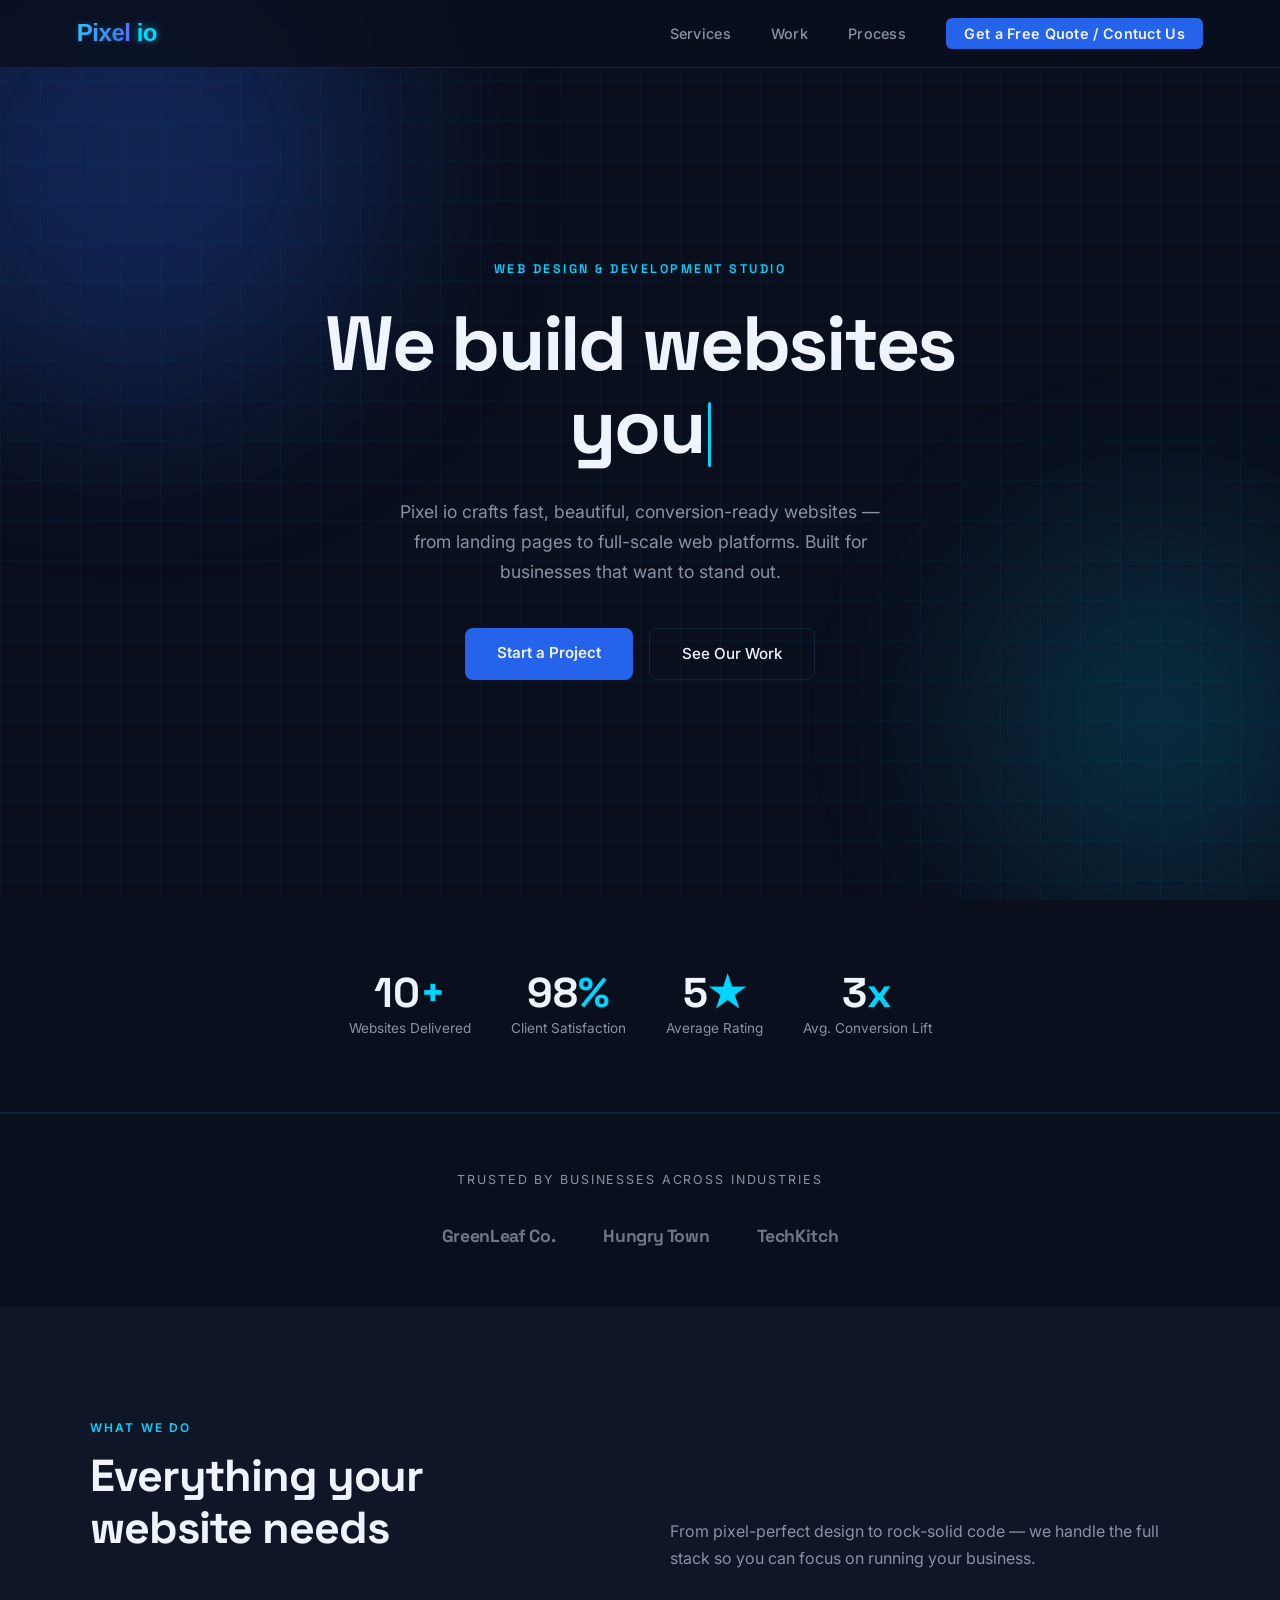
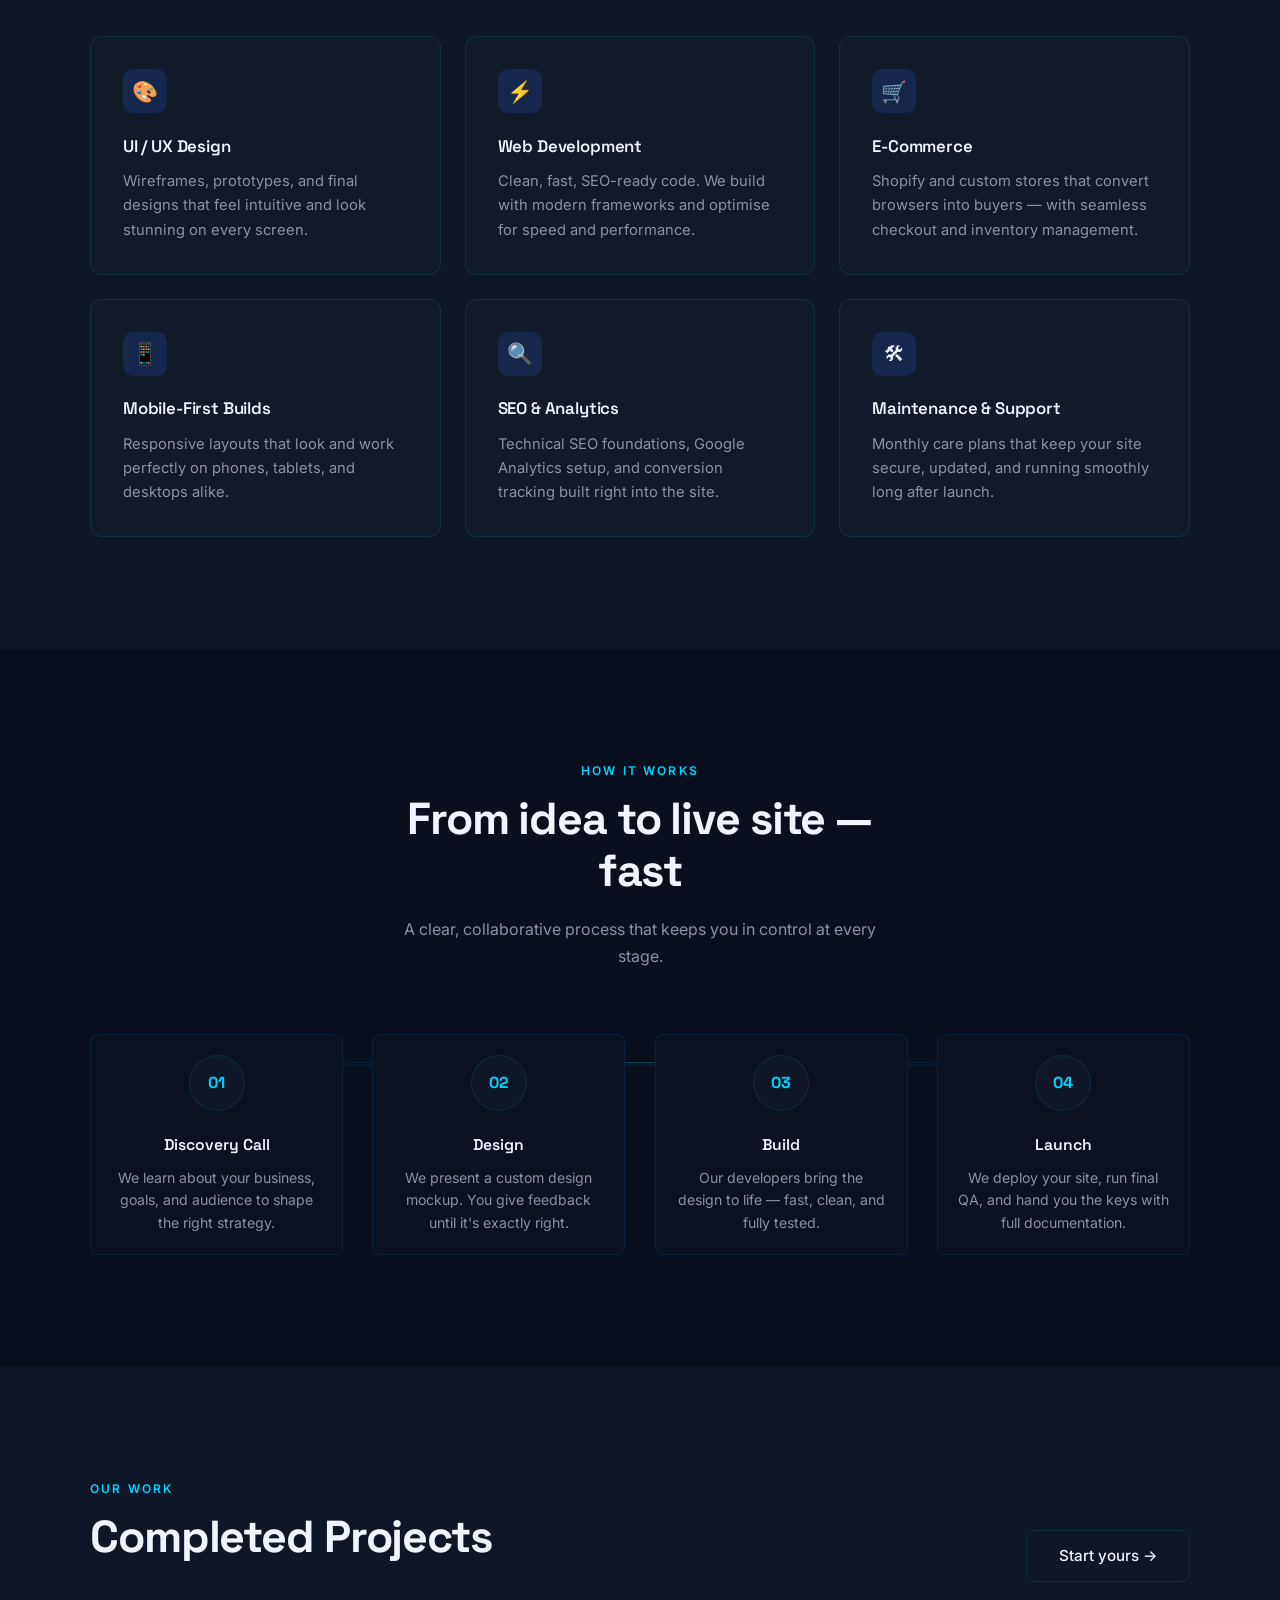
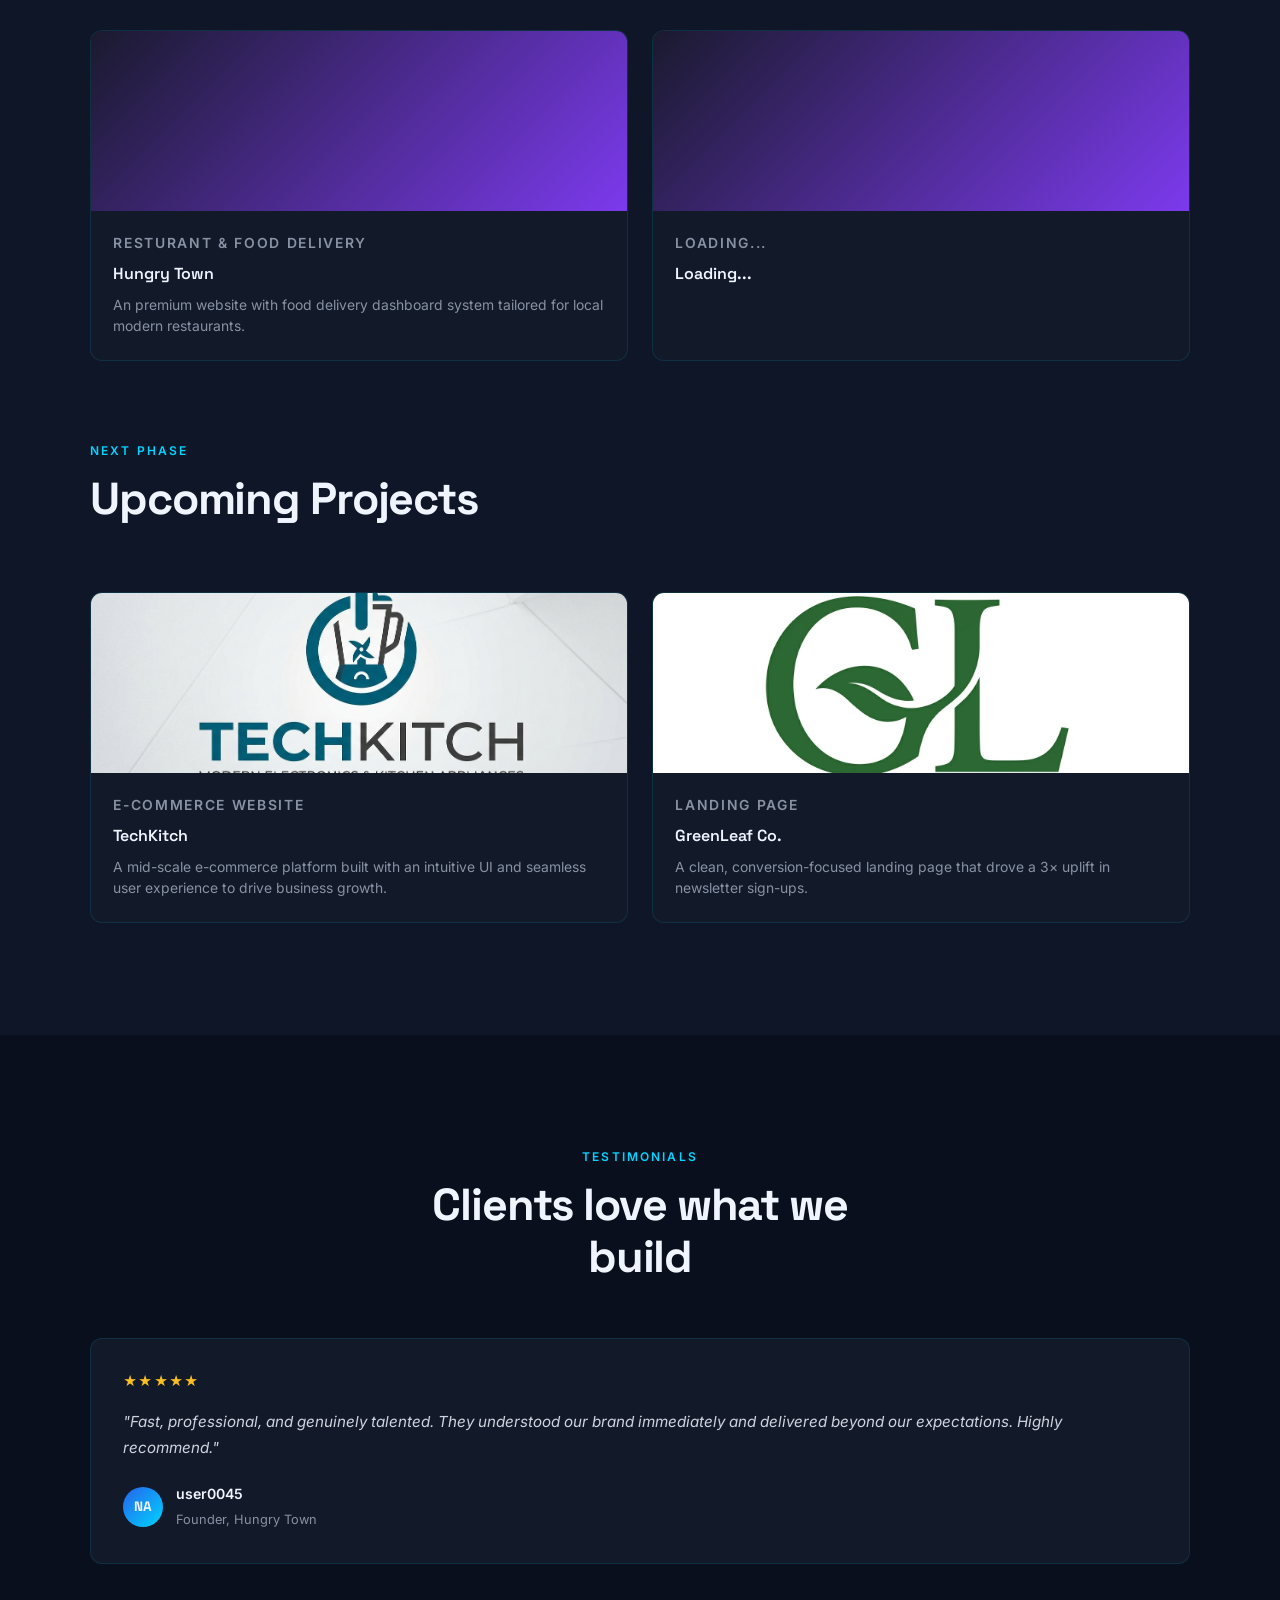
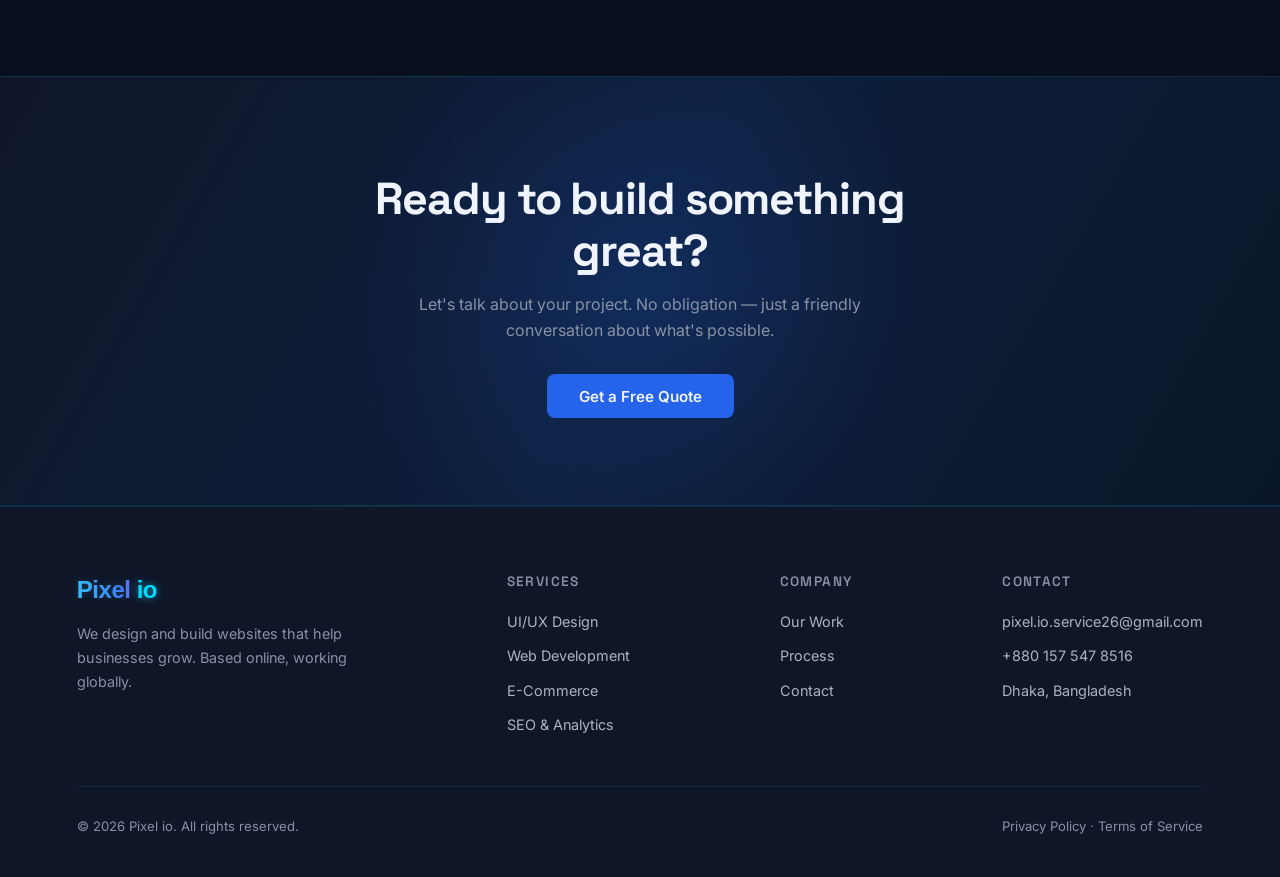
==== index.html @ 573f3848 "Update index.html" ====
<!DOCTYPE html>
<html lang="en">
<head>
<meta name="google-site-verification" content="_CsZ-CMYKY0Ie9BvLepNV-VoDq8q1xmA_aTu3yJlPxk" />
  <meta charset="UTF-8" />
  <meta name="viewport" content="width=device-width, initial-scale=1.0"/>
  <title>Pixel io — Crafting Your Digital Presence.</title>
  <link rel="preconnect" href="https://fonts.googleapis.com"/>
  <link rel="preconnect" href="https://fonts.gstatic.com" crossorigin/>
  <link href="https://fonts.googleapis.com/css2?family=Space+Grotesk:wght@300;400;500;600;700&family=Inter:wght@300;400;500&display=swap" rel="stylesheet"/>
  <style>
    *, *::before, *::after { box-sizing: border-box; margin: 0; padding: 0; }

    :root {
      --navy:   #0A0F1E;
      --navy2:  #0F1628;
      --blue:   #2563EB;
      --cyan:   #00D4FF;
      --white:  #F0F4FF;
      --slate:  #8892A4;
      --card:   #121929;
      --border: rgba(0,212,255,0.12);
    }

    html { scroll-behavior: smooth; }

    body {
      background: var(--navy);
      color: var(--white);
      font-family: 'Inter', sans-serif;
      font-size: 16px;
      line-height: 1.6;
      overflow-x: hidden;
    }

    /* ── NAV ── */
    nav {
      position: fixed; top: 0; left: 0; right: 0; z-index: 100;
      display: flex; align-items: center; justify-content: space-between;
      padding: 0 6vw;
      height: 68px;
      background: rgba(10,15,30,0.82);
      backdrop-filter: blur(14px);
      border-bottom: 1px solid var(--border);
    }

    .logo {
      font-family: 'Space Grotesk', sans-serif;
      font-weight: 700;
      font-size: 1.35rem;
      color: var(--white);
      text-decoration: none;
      letter-spacing: -0.02em;
    }
    .logo span { color: var(--cyan); }

    nav ul {
      list-style: none;
      display: flex;
      gap: 2.5rem;
      align-items: center;
    }
    nav ul a {
      color: var(--slate);
      text-decoration: none;
      font-size: 0.9rem;
      font-weight: 500;
      letter-spacing: 0.02em;
      transition: color 0.2s;
    }
    nav ul a:hover { color: var(--white); }

    .nav-cta {
      background: var(--blue);
      color: var(--white) !important;
      padding: 0.45rem 1.15rem;
      border-radius: 6px;
      font-weight: 600 !important;
      transition: background 0.2s, transform 0.15s !important;
    }
    .nav-cta:hover { background: #1d4ed8 !important; transform: translateY(-1px); }

    /* ── HERO ── */
    .hero {
      min-height: 100vh;
      display: flex;
      flex-direction: column;
      align-items: center;
      justify-content: center;
      text-align: center;
      padding: 120px 6vw 80px;
      position: relative;
      overflow: hidden;
    }

    /* pixel grid background */
    .pixel-grid {
      position: absolute; inset: 0;
      background-image:
        linear-gradient(rgba(0,212,255,0.04) 1px, transparent 1px),
        linear-gradient(90deg, rgba(0,212,255,0.04) 1px, transparent 1px);
      background-size: 40px 40px;
      pointer-events: none;
    }

    /* glowing orbs */
    .orb {
      position: absolute;
      border-radius: 50%;
      filter: blur(90px);
      pointer-events: none;
    }
    .orb-1 { width: 480px; height: 480px; background: rgba(37,99,235,0.25); top: -80px; left: -100px; }
    .orb-2 { width: 360px; height: 360px; background: rgba(0,212,255,0.15); bottom: 0; right: -60px; }

    .hero-eyebrow {
      font-family: 'Space Grotesk', sans-serif;
      font-size: 0.78rem;
      font-weight: 600;
      letter-spacing: 0.2em;
      text-transform: uppercase;
      color: var(--cyan);
      margin-bottom: 1.4rem;
      position: relative;
    }

    h1 {
      font-family: 'Space Grotesk', sans-serif;
      font-size: clamp(2.6rem, 6vw, 5rem);
      font-weight: 700;
      line-height: 1.08;
      letter-spacing: -0.03em;
      max-width: 780px;
      position: relative;
      min-height: 2.2em;
    }

    h1 .accent { color: var(--cyan); }

    /* blinking cursor */
    h1 .cursor {
      display: inline-block;
      width: 3px; height: 0.85em;
      background: var(--cyan);
      margin-left: 4px;
      vertical-align: middle;
      border-radius: 2px;
      animation: blink 1.1s step-end infinite;
    }
    @keyframes blink { 0%,100%{opacity:1} 50%{opacity:0} }

    .hero-sub {
      color: var(--slate);
      font-size: 1.1rem;
      max-width: 520px;
      margin: 1.6rem auto 2.6rem;
      position: relative;
      line-height: 1.7;
    }

    .hero-btns {
      display: flex; gap: 1rem; flex-wrap: wrap; justify-content: center;
      position: relative;
    }

    .btn-primary {
      background: var(--blue);
      color: var(--white);
      padding: 0.8rem 2rem;
      border-radius: 8px;
      text-decoration: none;
      font-weight: 600;
      font-size: 0.95rem;
      transition: background 0.2s, transform 0.15s, box-shadow 0.2s;
      box-shadow: 0 0 0 0 rgba(37,99,235,0);
    }
    .btn-primary:hover {
      background: #1d4ed8;
      transform: translateY(-2px);
      box-shadow: 0 8px 28px rgba(37,99,235,0.45);
    }

    .btn-ghost {
      border: 1px solid var(--border);
      color: var(--white);
      padding: 0.8rem 2rem;
      border-radius: 8px;
      text-decoration: none;
      font-weight: 500;
      font-size: 0.95rem;
      transition: border-color 0.2s, background 0.2s, transform 0.15s;
    }
    .btn-ghost:hover {
      border-color: var(--cyan);
      background: rgba(0,212,255,0.06);
      transform: translateY(-2px);
    }

    /* ── LOGOS / TRUST BAR ── */
    .trust {
      padding: 3.5rem 6vw;
      border-top: 1px solid var(--border);
      text-align: center;
    }
    .trust p {
      font-size: 0.78rem;
      letter-spacing: 0.15em;
      text-transform: uppercase;
      color: var(--slate);
      margin-bottom: 2rem;
    }
    .trust-logos {
      display: flex;
      gap: 3rem;
      justify-content: center;
      flex-wrap: wrap;
      align-items: center;
      opacity: 0.45;
    }
    .trust-logos span {
      font-family: 'Space Grotesk', sans-serif;
      font-weight: 700;
      font-size: 1.1rem;
      letter-spacing: -0.02em;
      color: var(--white);
    }

    /* ── SECTION SHARED ── */
    section { padding: 7rem 6vw; }
    .section-label {
      font-size: 0.75rem;
      letter-spacing: 0.18em;
      text-transform: uppercase;
      color: var(--cyan);
      font-weight: 600;
      margin-bottom: 0.8rem;
    }
    h2 {
      font-family: 'Space Grotesk', sans-serif;
      font-size: clamp(1.9rem, 3.5vw, 2.8rem);
      font-weight: 700;
      letter-spacing: -0.025em;
      line-height: 1.15;
      margin-bottom: 1.2rem;
    }
    .section-sub {
      color: var(--slate);
      font-size: 1rem;
      line-height: 1.7;
      max-width: 520px;
    }

    /* ── SERVICES ── */
    .services { background: var(--navy2); }
    .services-inner {
      max-width: 1100px; margin: 0 auto;
    }
    .services-header {
      display: flex;
      flex-wrap: wrap;
      gap: 2rem;
      justify-content: space-between;
      align-items: flex-end;
      margin-bottom: 4rem;
    }
    .services-grid {
      display: grid;
      grid-template-columns: repeat(auto-fit, minmax(280px, 1fr));
      gap: 1.5rem;
    }
    .service-card {
      background: var(--card);
      border: 1px solid var(--border);
      border-radius: 12px;
      padding: 2rem;
      transition: border-color 0.25s, transform 0.2s, box-shadow 0.25s;
    }
    .service-card:hover {
      border-color: rgba(0,212,255,0.4);
      transform: translateY(-4px);
      box-shadow: 0 12px 40px rgba(0,212,255,0.08);
    }
    .service-icon {
      width: 44px; height: 44px;
      border-radius: 10px;
      background: rgba(37,99,235,0.18);
      display: flex; align-items: center; justify-content: center;
      margin-bottom: 1.2rem;
      font-size: 1.3rem;
    }
    .service-card h3 {
      font-family: 'Space Grotesk', sans-serif;
      font-weight: 600;
      font-size: 1.05rem;
      margin-bottom: 0.6rem;
      letter-spacing: -0.01em;
    }
    .service-card p { color: var(--slate); font-size: 0.92rem; line-height: 1.65; }

    /* ── PROCESS ── */
    .process { max-width: 1100px; margin: 0 auto; }
    .process-wrap {
      max-width: 1100px; margin: 0 auto;
    }
    .process-steps {
      display: grid;
      grid-template-columns: repeat(auto-fit, minmax(220px, 1fr));
      gap: 0;
      margin-top: 4rem;
      position: relative;
    }
    .process-steps::before {
      content: '';
      position: absolute;
      top: 28px; left: 10%; right: 10%;
      height: 1px;
      background: linear-gradient(90deg, transparent, var(--cyan), transparent);
      opacity: 0.25;
    }
    .step {
      text-align: center;
      padding: 0 1.5rem;
      position: relative;
    }
    .step-num {
      width: 56px; height: 56px;
      border-radius: 50%;
      border: 1px solid var(--border);
      background: var(--navy2);
      display: flex; align-items: center; justify-content: center;
      margin: 0 auto 1.4rem;
      font-family: 'Space Grotesk', sans-serif;
      font-weight: 700;
      font-size: 1rem;
      color: var(--cyan);
    }
    .step h3 {
      font-family: 'Space Grotesk', sans-serif;
      font-weight: 600;
      font-size: 0.98rem;
      margin-bottom: 0.5rem;
    }
    .step p { color: var(--slate); font-size: 0.88rem; line-height: 1.6; }

    /* ── WORK / PORTFOLIO ── */
    .work { background: var(--navy2); }
    .work-inner { max-width: 1100px; margin: 0 auto; }
    .work-header {
      display: flex;
      flex-wrap: wrap;
      gap: 2rem;
      justify-content: space-between;
      align-items: flex-end;
      margin-bottom: 3rem;
    }

    /* অতিরিক্ত মার্জিন ফিক্স নিচের সেকশনের জন্য */
    .work-section-divider {
      margin-top: 5rem;
    }

    .work-grid {
      display: grid;
      grid-template-columns: repeat(auto-fit, minmax(300px, 1fr));
      gap: 1.5rem;
    }
    .work-card {
      border-radius: 12px;
      overflow: hidden;
      border: 1px solid var(--border);
      background: var(--card);
      transition: transform 0.2s, box-shadow 0.2s;
    }
    .work-card:hover { transform: translateY(-5px); box-shadow: 0 16px 40px rgba(0,0,0,0.4); }
    .work-thumb {
      height: 180px;
      display: flex; align-items: center; justify-content: center;
      font-size: 2.5rem;
      position: relative;
      overflow: hidden;
    }
    .work-thumb-1 { background: linear-gradient(135deg, #1e3a5f, #2563eb); }
    .work-thumb-2 { background: linear-gradient(135deg, #1a1a2e, #7c3aed); }
    .work-thumb-3 { background: linear-gradient(135deg, #0f3460, #00d4ff33); }
    .work-info { padding: 1.4rem; }
    .work-tag {
      font-size: 0.72rem;
      letter-spacing: 0.12em;
      text-transform: uppercase;
      color: var(--cyan);
      font-weight: 600;
    }
    .work-info h3 {
      font-family: 'Space Grotesk', sans-serif;
      font-weight: 600;
      font-size: 1rem;
      margin: 0.4rem 0 0.5rem;
    }
    .work-info p { color: var(--slate); font-size: 0.87rem; line-height: 1.55; }

    /* ── TESTIMONIAL ── */
    .testimonials { max-width: 1100px; margin: 0 auto; }
    .testi-grid {
      display: grid;
      grid-template-columns: repeat(auto-fit, minmax(280px, 1fr));
      gap: 1.5rem;
      margin-top: 3.5rem;
    }
    .testi-card {
      background: var(--card);
      border: 1px solid var(--border);
      border-radius: 12px;
      padding: 2rem;
    }
    .stars { color: #fbbf24; font-size: 0.85rem; margin-bottom: 1rem; letter-spacing: 0.1em; }
    .testi-card blockquote {
      color: var(--white);
      font-size: 0.95rem;
      line-height: 1.7;
      font-style: italic;
      opacity: 0.85;
      margin-bottom: 1.4rem;
    }
    .testi-author { display: flex; gap: 0.8rem; align-items: center; }
    .avatar {
      width: 40px; height: 40px; border-radius: 50%;
      background: linear-gradient(135deg, var(--blue), var(--cyan));
      display: flex; align-items: center; justify-content: center;
      font-family: 'Space Grotesk', sans-serif;
      font-weight: 700; font-size: 0.85rem;
    }
    .testi-author strong { display: block; font-size: 0.88rem; font-weight: 600; }
    .testi-author span { color: var(--slate); font-size: 0.8rem; }

    /* ── CTA BANNER ── */
    .cta-banner {
      background: linear-gradient(120deg, #0f1628 0%, #0d1f3c 50%, #0a1628 100%);
      border-top: 1px solid var(--border);
      border-bottom: 1px solid var(--border);
      text-align: center;
      padding: 6rem 6vw;
      position: relative;
      overflow: hidden;
    }
    .cta-banner::before {
      content: '';
      position: absolute;
      width: 600px; height: 600px;
      background: radial-gradient(circle, rgba(37,99,235,0.18) 0%, transparent 70%);
      top: 50%; left: 50%;
      transform: translate(-50%, -50%);
      pointer-events: none;
    }
    .cta-banner h2 { position: relative; margin: 0 auto 1rem; max-width: 600px; }
    .cta-banner p {
      color: var(--slate); position: relative;
      margin: 0 auto 2.5rem; max-width: 460px;
    }
    .cta-banner a { position: relative; }

    /* ── FOOTER ── */
    footer {
      background: var(--navy2);
      border-top: 1px solid var(--border);
      padding: 4rem 6vw 2.5rem;
    }
    .footer-top {
      display: flex;
      flex-wrap: wrap;
      gap: 3rem;
      justify-content: space-between;
      margin-bottom: 3rem;
    }
    .footer-brand p {
      color: var(--slate);
      font-size: 0.9rem;
      line-height: 1.65;
      max-width: 280px;
      margin-top: 0.8rem;
    }
    .footer-col h4 {
      font-family: 'Space Grotesk', sans-serif;
      font-weight: 600;
      font-size: 0.85rem;
      letter-spacing: 0.1em;
      text-transform: uppercase;
      color: var(--slate);
      margin-bottom: 1rem;
    }
    .footer-col ul { list-style: none; display: flex; flex-direction: column; gap: 0.55rem; }
    .footer-col a {
      color: var(--white);
      text-decoration: none;
      font-size: 0.9rem;
      opacity: 0.7;
      transition: opacity 0.2s;
    }
    .footer-col a:hover { opacity: 1; }
    .footer-bottom {
      border-top: 1px solid var(--border);
      padding-top: 1.8rem;
      display: flex;
      flex-wrap: wrap;
      gap: 1rem;
      justify-content: space-between;
      align-items: center;
      color: var(--slate);
      font-size: 0.82rem;
    }

    /* ── STATS ROW ── */
    .stats-row {
      display: flex;
      flex-wrap: wrap;
      gap: 2.5rem;
      justify-content: center;
      padding: 4.5rem 6vw;
      border-bottom: 1px solid var(--border);
    }
    .stat { text-align: center; }
    .stat-num {
      font-family: 'Space Grotesk', sans-serif;
      font-size: 2.6rem;
      font-weight: 700;
      color: var(--white);
      line-height: 1;
    }
    .stat-num span { color: var(--cyan); }
    .stat-label { color: var(--slate); font-size: 0.85rem; margin-top: 0.3rem; }

    /* ── RESPONSIVE ── */
    @media (max-width: 640px) {
      nav ul { display: none; }
      .process-steps::before { display: none; }
      .step { margin-bottom: 2rem; }
    }

    @media screen and (max-width: 768px) {
      .process-steps {
        display: flex !important;
        flex-direction: column !important;
        gap: 20px !important;
        align-items: center !important;
      }

      .step {
        width: 100% !important;
        max-width: 450px !important;
        padding: 24px !important;
        text-align: center !important;
        animation: none !important;
        border-color: rgba(0, 123, 255, 0.3) !important;
        box-shadow: 0 4px 15px rgba(0, 123, 255, 0.1) !important;
      }

      .glowing-line, .process-steps-container::before {
        display: none !important;
      }

      .work-grid, .services-grid, .testi-grid {
        grid-template-columns: 1fr !important;
      }

      .stats-row {
        grid-template-columns: repeat(2, 1fr) !important;
        gap: 1.5rem !important;
        padding: 2.5rem 4vw !important;
      }
    }
  </style>
</head>
<body>

<nav>
 <a class="logo" href="index.html">Pixel<span> io</span></a>

<style>
.logo {
  font-family: 'Segoe UI', Tahoma, Geneva, Verdana, sans-serif;
  font-weight: 700;
  font-size: 1.5rem;
  text-decoration: none;
  background: linear-gradient(to right, #38bdf8 0%, #3b82f6 50%, #a855f7 100%);
  -webkit-background-clip: text;
  -webkit-text-fill-color: transparent;
  display: inline-block;
  filter: drop-shadow(0 0 3px rgba(56, 189, 248, 0.2));
  transition: opacity 0.3s ease;
}
.logo span {
  background: #00daff;
  -webkit-background-clip: text;
  -webkit-text-fill-color: transparent;
  filter: drop-shadow(0 0 4px rgba(0, 218, 255, 0.4));
}
.logo:hover {
  opacity: 0.9;
}
</style>
  <ul>
    <li><a href="#services">Services</a></li>
    <li><a href="#work">Work</a></li>
    <li><a href="#process">Process</a></li>
    <li><a href="contact.html" class="nav-cta">Get a Free Quote / Contuct Us</a></li>
  </ul>
</nav>

<section class="hero">
  <div class="pixel-grid"></div>
  <div class="orb orb-1"></div>
  <div class="orb orb-2"></div>

  <p class="hero-eyebrow">Web Design &amp; Development Studio</p>
  <h1 id="typing-text"><span class="cursor"></span></h1>
  <p class="hero-sub">
    Pixel io crafts fast, beautiful, conversion-ready websites — from landing pages to full-scale web platforms. Built for businesses that want to stand out.
  </p>
  <div class="hero-btns">
    <a href="contact.html" class="btn-primary">Start a Project</a>
    <a href="#work" class="btn-ghost">See Our Work</a>
  </div>
</section>

<div class="stats-row">
  <div class="stat">
    <div class="stat-num">10<span>+</span></div>
    <div class="stat-label">Websites Delivered</div>
  </div>
  <div class="stat">
    <div class="stat-num">98<span>%</span></div>
    <div class="stat-label">Client Satisfaction</div>
  </div>
  <div class="stat">
    <div class="stat-num">5<span>★</span></div>
    <div class="stat-label">Average Rating</div>
  </div>
  <div class="stat">
    <div class="stat-num">3<span>x</span></div>
    <div class="stat-label">Avg. Conversion Lift</div>
  </div>
</div>

<div class="trust">
  <p>Trusted by businesses across industries</p>
  <div class="trust-logos">
    <span>GreenLeaf Co.</span>
    <span>Hungry Town</span>
    <span>TechKitch</span>
  </div>
</div>

<section class="services" id="services">
  <div class="services-inner">
    <div class="services-header">
      <div>
        <p class="section-label">What We Do</p>
        <h2>Everything your<br/>website needs</h2>
      </div>
      <p class="section-sub">From pixel-perfect design to rock-solid code — we handle the full stack so you can focus on running your business.</p>
    </div>
    <div class="services-grid">
      <div class="service-card">
        <div class="service-icon">🎨</div>
        <h3>UI / UX Design</h3>
        <p>Wireframes, prototypes, and final designs that feel intuitive and look stunning on every screen.</p>
      </div>
      <div class="service-card">
        <div class="service-icon">⚡</div>
        <h3>Web Development</h3>
        <p>Clean, fast, SEO-ready code. We build with modern frameworks and optimise for speed and performance.</p>
      </div>
      <div class="service-card">
        <div class="service-icon">🛒</div>
        <h3>E-Commerce</h3>
        <p>Shopify and custom stores that convert browsers into buyers — with seamless checkout and inventory management.</p>
      </div>
      <div class="service-card">
        <div class="service-icon">📱</div>
        <h3>Mobile-First Builds</h3>
        <p>Responsive layouts that look and work perfectly on phones, tablets, and desktops alike.</p>
      </div>
      <div class="service-card">
        <div class="service-icon">🔍</div>
        <h3>SEO &amp; Analytics</h3>
        <p>Technical SEO foundations, Google Analytics setup, and conversion tracking built right into the site.</p>
      </div>
      <div class="service-card">
        <div class="service-icon">🛠</div>
        <h3>Maintenance &amp; Support</h3>
        <p>Monthly care plans that keep your site secure, updated, and running smoothly long after launch.</p>
      </div>
    </div>
  </div>
</section>

<section id="process">
  <div class="process-wrap">
    <div style="text-align:center; max-width:550px; margin:0 auto;">
      <p class="section-label">How It Works</p>
      <h2>From idea to live site — fast</h2>
      <p class="section-sub" style="margin:0 auto;">A clear, collaborative process that keeps you in control at every stage.</p>
    </div>

    <div class="process-steps-container">
      <div class="glowing-line"></div>

      <div class="process-steps">
        <div class="step" id="step1">
          <div class="step-num">01</div>
          <h3>Discovery Call</h3>
          <p>We learn about your business, goals, and audience to shape the right strategy.</p>
        </div>
        <div class="step" id="step2">
          <div class="step-num">02</div>
          <h3>Design</h3>
          <p>We present a custom design mockup. You give feedback until it's exactly right.</p>
        </div>
        <div class="step" id="step3">
          <div class="step-num">03</div>
          <h3>Build</h3>
          <p>Our developers bring the design to life — fast, clean, and fully tested.</p>
        </div>
        <div class="step" id="step4">
          <div class="step-num">04</div>
          <h3>Launch</h3>
          <p>We deploy your site, run final QA, and hand you the keys with full documentation.</p>
        </div>
      </div>
    </div>
  </div>
</section>

<style>
.process-steps-container {
  position: relative;
  width: 100%;
  margin-top: 50px;
}
.process-steps {
  position: relative;
  display: flex;
  justify-content: space-between;
  align-items: flex-start;
  gap: 20px;
  z-index: 2;
}
.glowing-line {
  position: absolute;
  top: 30px;
  left: 0;
  height: 2px;
  background: rgba(0, 123, 255, 0.1);
  width: 100%;
  z-index: 1;
}
.glowing-line::after {
  content: '';
  position: absolute;
  top: 0;
  left: 0;
  height: 100%;
  width: 0%;
  background: #007bff;
  box-shadow: 0 0 12px #007bff, 0 0 4px #007bff;
  animation: lineFlow 8s infinite linear;
}
.step {
  background: #0b111e;
  border: 1px solid rgba(0, 123, 255, 0.15);
  border-radius: 8px;
  padding: 20px;
  width: 23%;
  transition: all 0.4s ease;
  animation: stepGlow 8s infinite linear;
}
#step1 { animation-delay: 0s; }
#step2 { animation-delay: 2s; }
#step3 { animation-delay: 4s; }
#step4 { animation-delay: 6s; }

@keyframes lineFlow {
  0% { width: 0%; }
  25% { width: 25%; }
  50% { width: 50%; }
  75% { width: 75%; }
  100% { width: 100%; }
}
@keyframes stepGlow {
  0%, 20% {
    border-color: #007bff;
    box-shadow: 0 0 20px rgba(0, 123, 255, 0.35);
  }
  25%, 100% {
    border-color: rgba(0, 123, 255, 0.15);
    box-shadow: none;
  }
}
</style>

<section class="work" id="work">
  <div class="work-inner">

    <div class="work-header">
      <div>
        <p class="section-label">Our Work</p>
        <h2>Completed Projects</h2>
      </div>
      <a href="contact.html" class="btn-ghost" style="white-space:nowrap">Start yours →</a>
    </div>

    <div class="work-grid">
      <div class="work-card">
  <div class="work-thumb work-thumb-2">
         
        </div>
  <div class="work-info">
    <p class="work-tag">Resturant & Food delivery</p>
    <h3>Hungry Town</h3>
    <p>An premium website with food delivery dashboard system tailored for local modern restaurants.</p>
  </div>
</div>
      <div class="work-card">
  <div class="work-thumb work-thumb-2">

        </div>
  <div class="work-info">
    <p class="work-tag">Loading...</p>
    <h3>Loading...</h3>
  </div>
</div>

    </div>
    <div class="work-header work-section-divider">
      <div>
        <p class="section-label">Next Phase</p>
        <h2>Upcoming Projects</h2>
      </div>
    </div>

    <div class="work-grid">
 <div class="work-card">
        <div class="work-thumb work-thumb-2">
          <img src="img1.png" alt="TechKitch E-Commerce" class="work-img" />
        </div>
        <div class="work-info">
          <p class="work-tag">E-Commerce Website</p>
          <h3>TechKitch</h3>
          <p>A mid-scale e-commerce platform built with an intuitive UI and seamless user experience to drive business growth.</p>
        </div>
      </div>
       <div class="work-card">
        <div class="work-thumb work-thumb-3">
          <img src="gllogo.png" alt="GreenLeaf Co." class="work-img" />
        </div>
        <div class="work-info">
          <p class="work-tag">Landing Page</p>
          <h3>GreenLeaf Co.</h3>
          <p>A clean, conversion-focused landing page that drove a 3× uplift in newsletter sign-ups.</p>
        </div>
      </div>
    </div>

  </div>
</section>

<style>
.work-thumb-2 {
  overflow: hidden;
  display: flex;
  align-items: center;
  justify-content: center;
}
.work-img {
  width: 100%;
  height: 100%;
  object-fit: cover;
  display: block;
}
</style>

<section>
  <div class="testimonials">
    <div style="text-align:center; max-width:520px; margin:0 auto;">
      <p class="section-label">Testimonials</p>
      <h2>Clients love what we build</h2>
    </div>
    <div class="testi-grid">
      <div class="testi-card">
        <div class="stars">★★★★★</div>
        <blockquote>"Fast, professional, and genuinely talented. They understood our brand immediately and delivered beyond our expectations. Highly recommend."</blockquote>
        <div class="testi-author">
          <div class="avatar">NA</div>
          <div>
            <strong>user0045</strong>
            <span>Founder, Hungry Town</span>
          </div>
        </div>
      </div>

    </div>
  </div>
</section>

<section class="cta-banner">
  <h2>Ready to build something great?</h2>
  <p>Let's talk about your project. No obligation — just a friendly conversation about what's possible.</p>
  <a href="contact.html" class="btn-primary">Get a Free Quote</a>
</section>

<footer>
  <div class="footer-top">
    <div class="footer-brand">
      <a class="logo" href="index.html">Pixel<span style="color:var(--cyan)"> io</span></a>
      <p>We design and build websites that help businesses grow. Based online, working globally.</p>
    </div>
    <div class="footer-col">
      <h4>Services</h4>
      <ul>
        <li><a href="#services">UI/UX Design</a></li>
        <li><a href="#services">Web Development</a></li>
        <li><a href="#services">E-Commerce</a></li>
        <li><a href="#services">SEO &amp; Analytics</a></li>
      </ul>
    </div>
    <div class="footer-col">
      <h4>Company</h4>
      <ul>
        <li><a href="#work">Our Work</a></li>
        <li><a href="#process">Process</a></li>
        <li><a href="contact.html">Contact</a></li>
      </ul>
    </div>
    <div class="footer-col">
      <h4>Contact</h4>
      <ul>
        <li><a href="mailto:pixel.io.service26@gmail.com">pixel.io.service26@gmail.com</a></li>
        <li><a href="tel:+8801575478516">+880 157 547 8516</a></li>
        <li><a href="#">Dhaka, Bangladesh</a></li>
      </ul>
    </div>
  </div>
  <div class="footer-bottom">
    <span>© 2026 Pixel io. All rights reserved.</span>
    <span>Privacy Policy · Terms of Service</span>
  </div>
</footer>

<script>
document.addEventListener("DOMContentLoaded", function() {
  const textContainer = document.getElementById("typing-text");
  const fullText = "We build websites your business deserves";
  let index = 0;

  function type() {
    if (index <= fullText.length) {
      let currentString = fullText.slice(0, index);
      if (currentString.includes("deserves")) {
        currentString = currentString.replace("deserves", '<span class="accent">deserves</span>');
      }
      textContainer.innerHTML = currentString + '<span class="cursor"></span>';
      index++;
      setTimeout(type, 100);
    }
  }
  type();
});
</script>

</body>
</html>
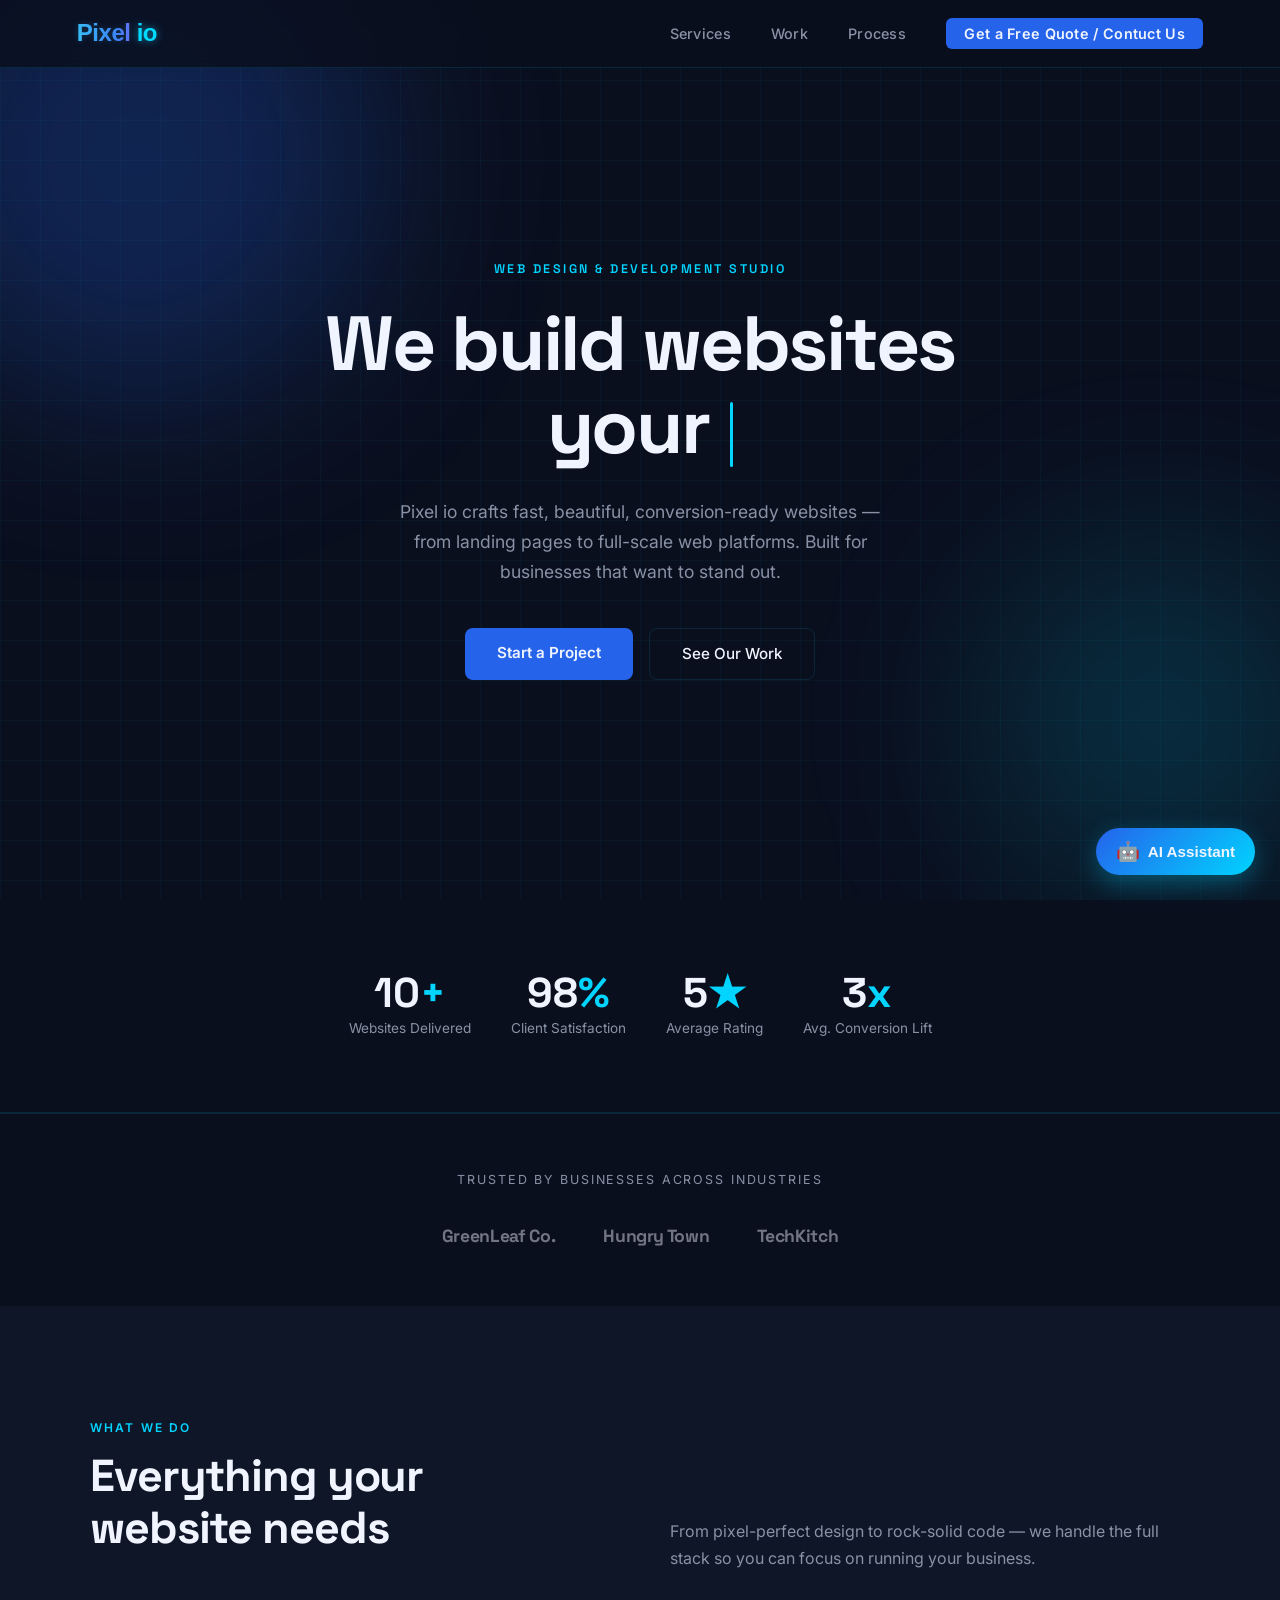
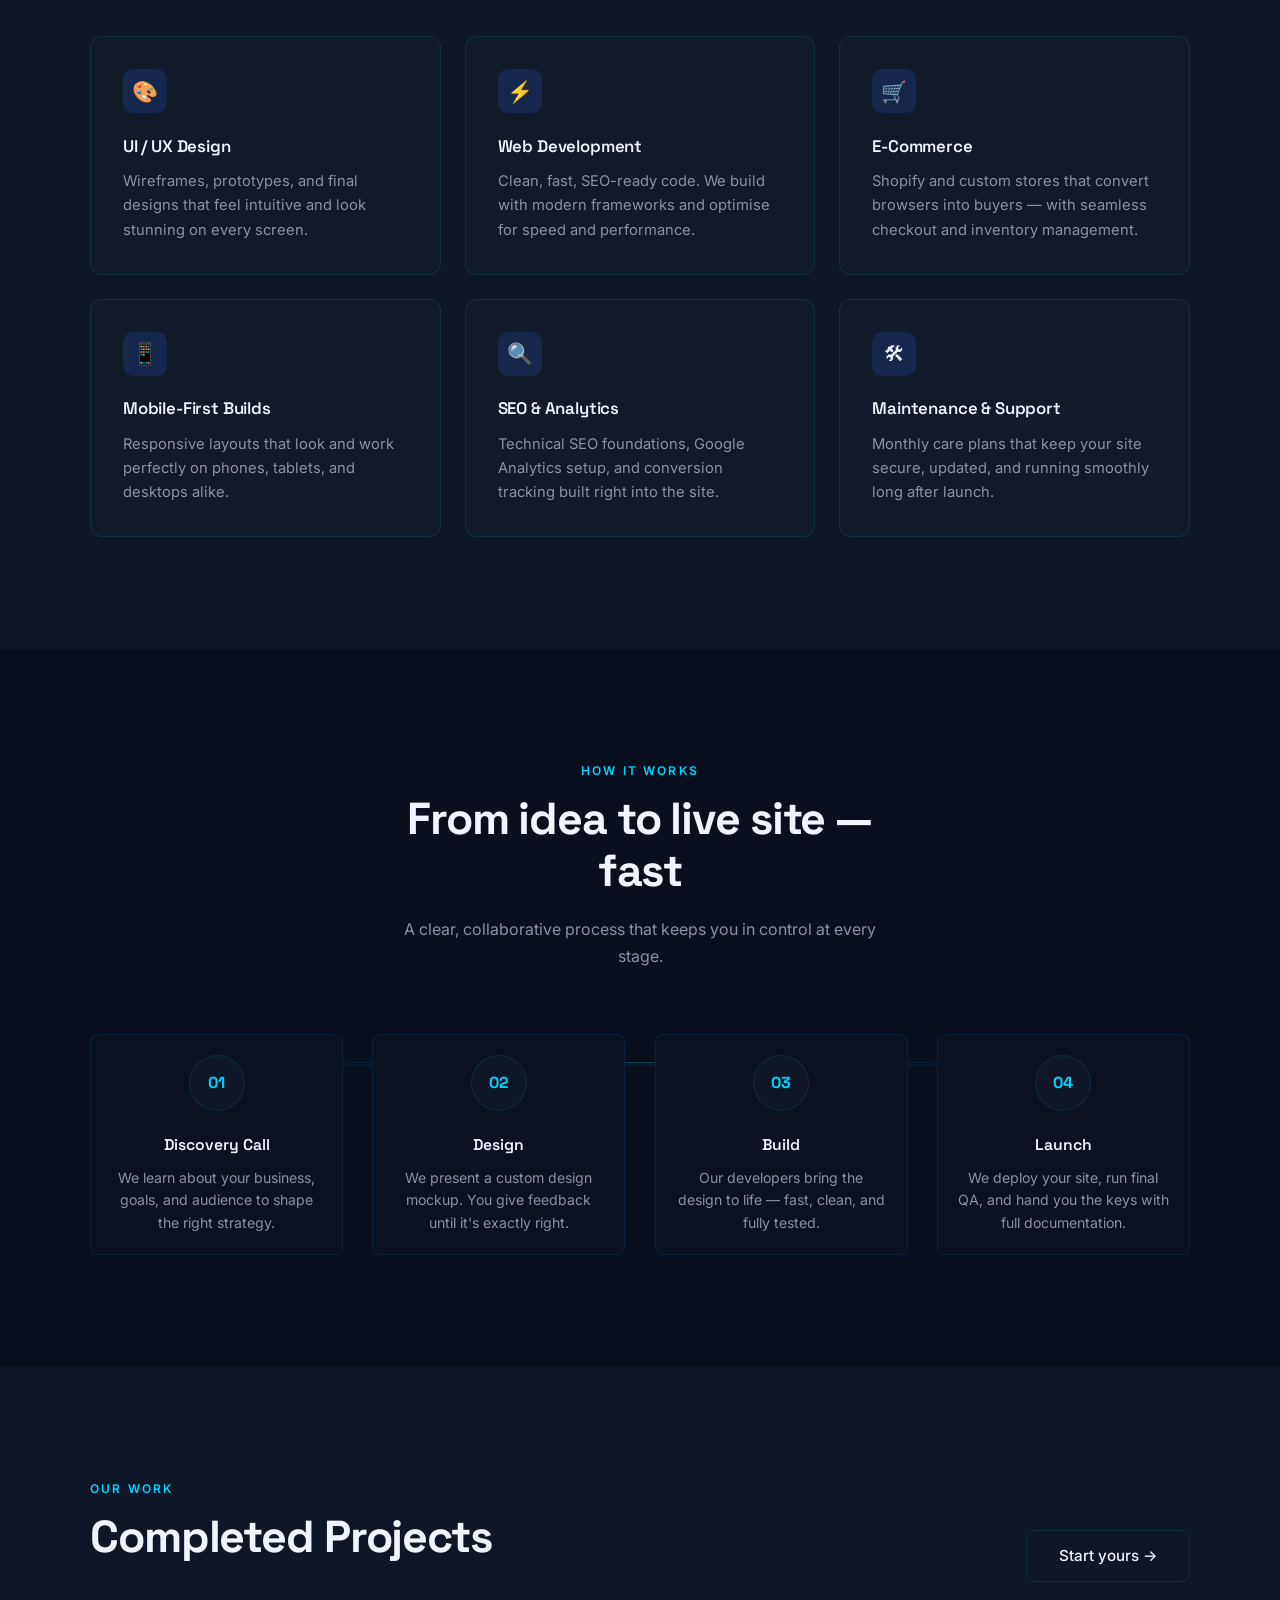
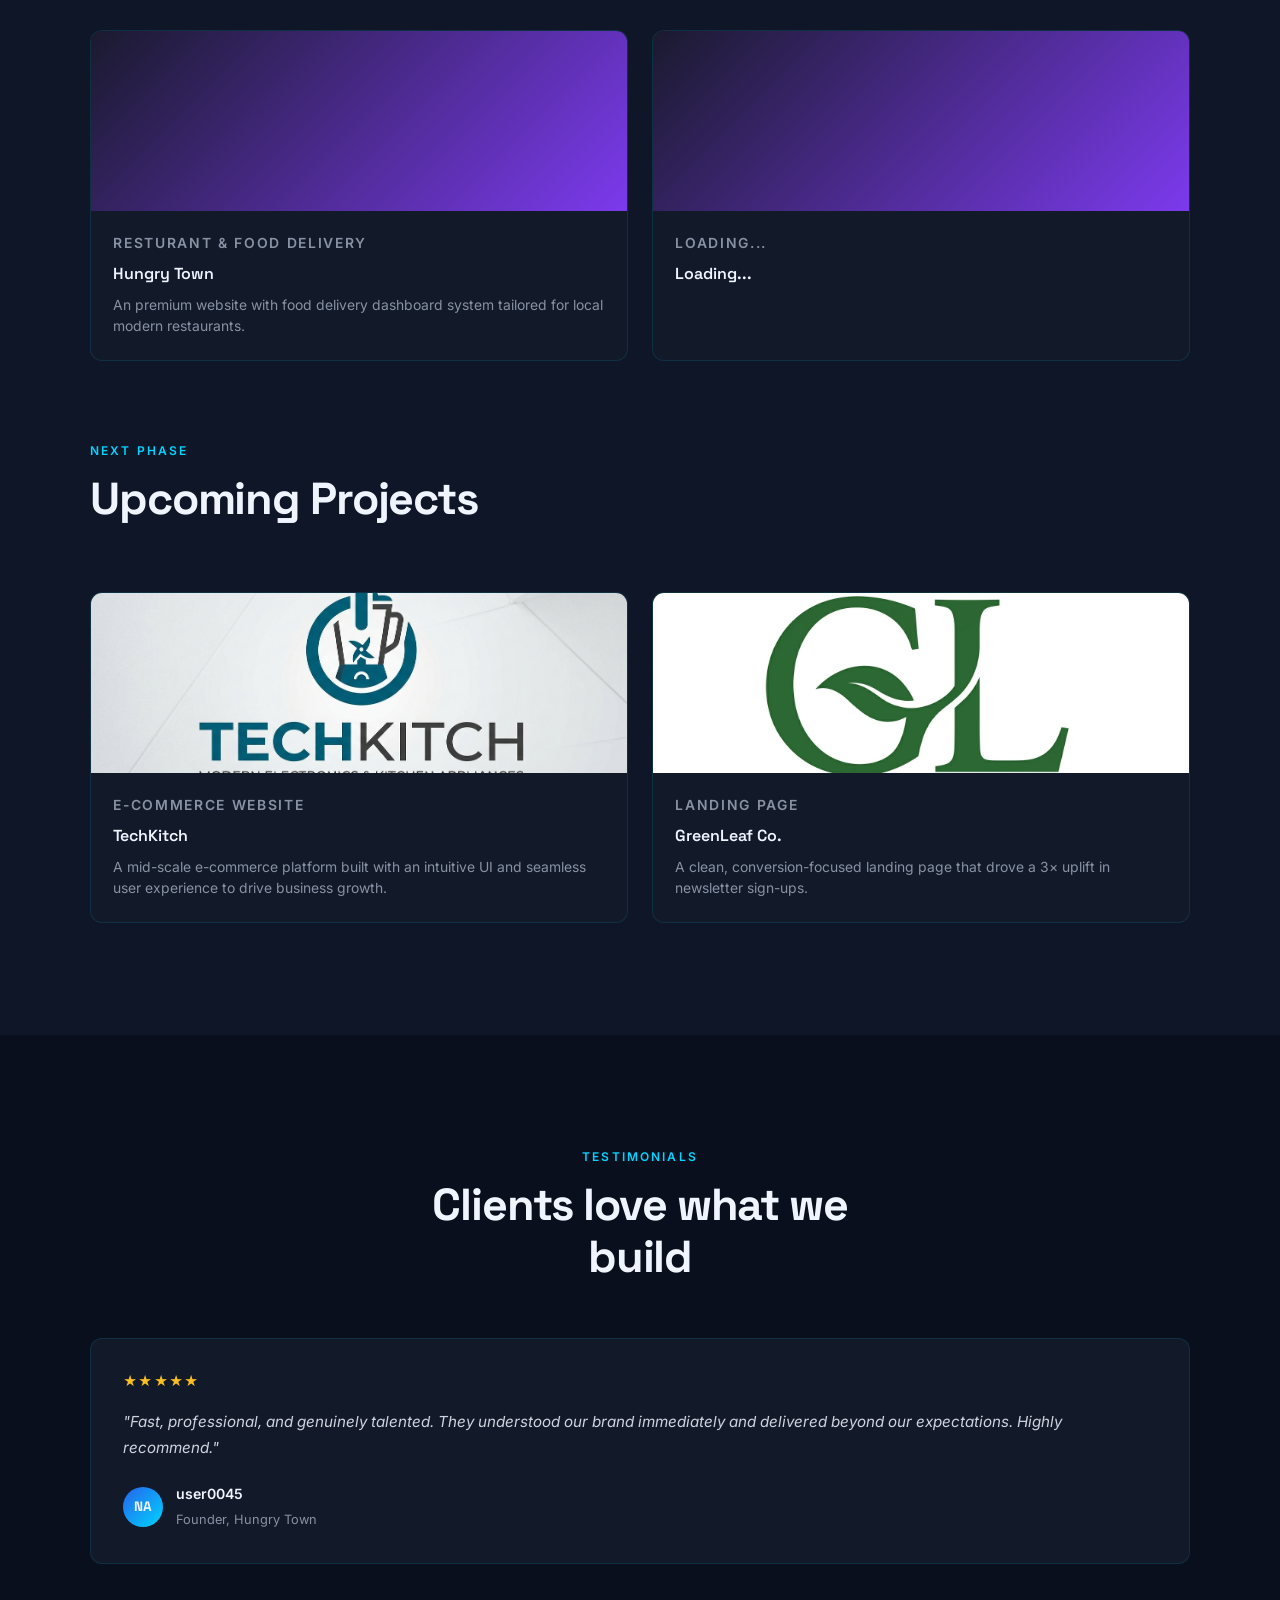
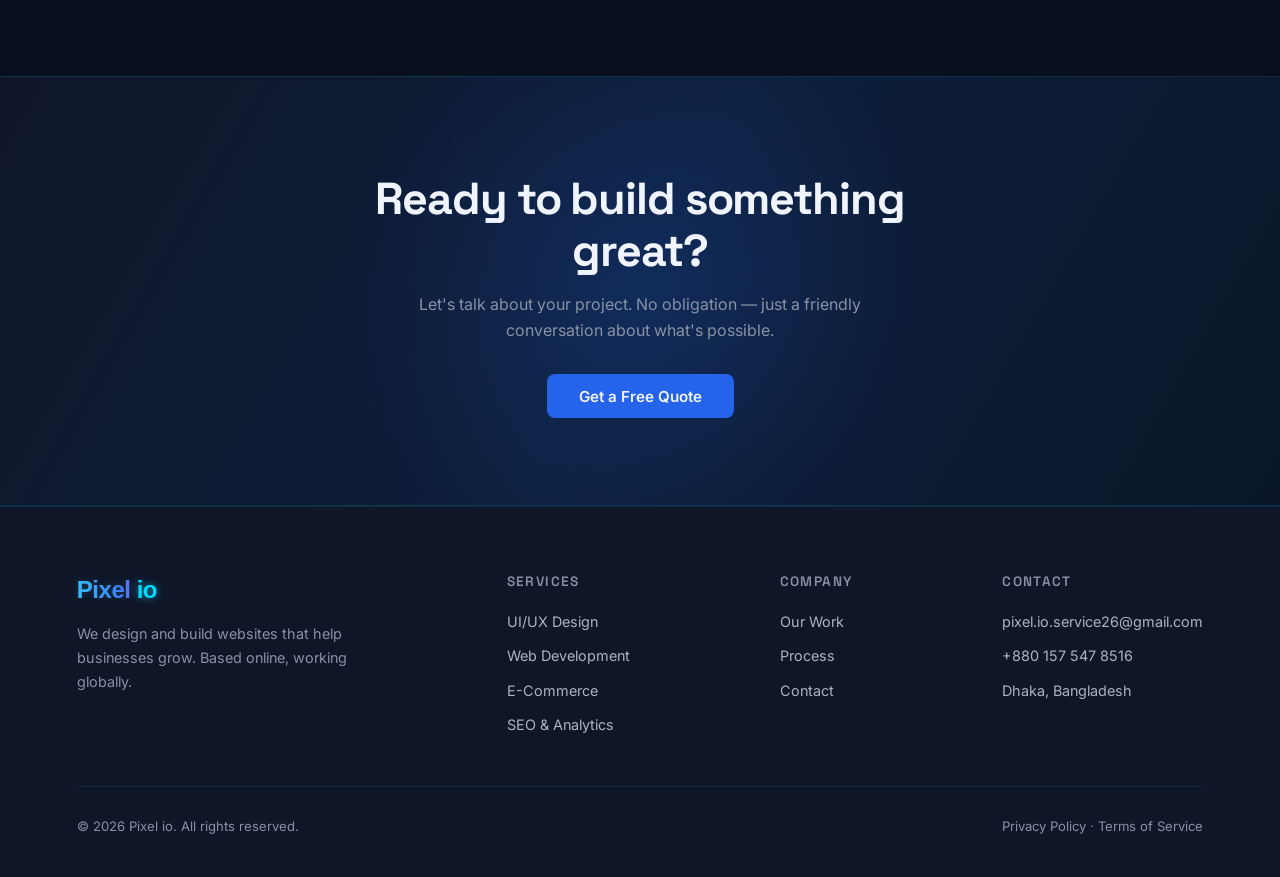
==== commit 698e33fd: "Update index.html" ====
--- a/index.html
+++ b/index.html
@@ -966,5 +966,256 @@
 });
 </script>
 
+  <div class="ai-chat-widget">
+  <button class="ai-chat-trigger" id="aiChatTrigger">
+    <span class="bot-icon">🤖</span>
+    <span class="bot-text">AI Assistant</span>
+  </button>
+
+  <div class="ai-chat-window" id="aiChatWindow">
+    <div class="ai-chat-header">
+      <div class="ai-avatar">🤖</div>
+      <div class="ai-header-info">
+        <h4>PixelAssistant</h4>
+        <p>⚡ Online | Powered by AI</p>
+      </div>
+      <button class="ai-close-btn" id="aiCloseBtn">&times;</button>
+    </div>
+
+    <div class="ai-chat-messages" id="aiChatMessages">
+      <div class="message bot-msg">
+        Hello! I am PixelAssistant. How can I help you with your web project today?
+      </div>
+    </div>
+
+    <div class="ai-chat-input-area">
+      <input type="text" id="aiChatInput" placeholder="Ask about services, pricing, process..." />
+      <button id="aiSendBtn">➔</button>
+    </div>
+  </div>
+</div>
+
+<style>
+
+  /* ── AI CHAT WIDGET STYLES ── */
+  .ai-chat-widget {
+    position: fixed;
+    bottom: 25px;
+    right: 25px;
+    z-index: 2000;
+    font-family: 'Inter', sans-serif;
+  }
+
+  /* ওপেনিং বাটন */
+  .ai-chat-trigger {
+    background: linear-gradient(135deg, #2563EB, #00D4FF);
+    border: none;
+    color: #F0F4FF;
+    padding: 12px 20px;
+    border-radius: 30px;
+    font-weight: 600;
+    font-size: 0.95rem;
+    cursor: pointer;
+    display: flex;
+    align-items: center;
+    gap: 8px;
+    box-shadow: 0 8px 24px rgba(0, 212, 255, 0.3);
+    transition: transform 0.2s, box-shadow 0.2s;
+  }
+  .ai-chat-trigger:hover {
+    transform: translateY(-2px);
+    box-shadow: 0 12px 30px rgba(0, 212, 255, 0.5);
+  }
+  .ai-chat-trigger .bot-icon { font-size: 1.2rem; }
+
+  /* মেইন চ্যাট উইন্ডো */
+  .ai-chat-window {
+    position: absolute;
+    bottom: 70px;
+    right: 0;
+    width: 340px;
+    height: 450px;
+    background: #0F1628;
+    border: 1px solid rgba(0, 212, 255, 0.15);
+    border-radius: 16px;
+    box-shadow: 0 12px 40px rgba(0,0,0,0.5);
+    display: flex;
+    flex-direction: column;
+    overflow: hidden;
+    transform: scale(0.9);
+    opacity: 0;
+    pointer-events: none;
+    transition: all 0.3s cubic-bezier(0.175, 0.885, 0.32, 1.275);
+    transform-origin: bottom right;
+  }
+
+  /* চ্যাট ওপেন স্টেট */
+  .ai-chat-window.active {
+    transform: scale(1);
+    opacity: 1;
+    pointer-events: auto;
+  }
+
+  /* চ্যাট হেডার */
+  .ai-chat-header {
+    background: #121929;
+    padding: 15px;
+    display: flex;
+    align-items: center;
+    gap: 12px;
+    border-bottom: 1px solid rgba(0, 212, 255, 0.1);
+  }
+  .ai-avatar {
+    width: 38px; height: 38px;
+    background: rgba(0, 212, 255, 0.1);
+    border: 1px solid #00D4FF;
+    border-radius: 50%;
+    display: flex; align-items: center; justify-content: center;
+    font-size: 1.1rem;
+  }
+  .ai-header-info h4 { font-family: 'Space Grotesk', sans-serif; font-size: 0.95rem; color: #F0F4FF; }
+  .ai-header-info p { font-size: 0.75rem; color: #00D4FF; }
+  .ai-close-btn {
+    margin-left: auto; background: none; border: none;
+    color: #8892A4; font-size: 1.5rem; cursor: pointer;
+  }
+  .ai-close-btn:hover { color: #F0F4FF; }
+
+  /* মেসেজ এরিয়া */
+  .ai-chat-messages {
+    flex: 1; padding: 15px;
+    overflow-y: auto; display: flex;
+    flex-direction: column; gap: 12px;
+    background: #0A0F1E;
+  }
+  .message {
+    padding: 10px 14px; border-radius: 12px;
+    font-size: 0.88rem; max-width: 80%;
+    line-height: 1.4; word-wrap: break-word;
+  }
+  .bot-msg {
+    background: #121929; color: #F0F4FF;
+    align-self: flex-start; border-bottom-left-radius: 4px;
+    border: 1px solid rgba(240,244,255,0.05);
+  }
+  .user-msg {
+    background: #2563EB; color: #white;
+    align-self: flex-end; border-bottom-right-radius: 4px;
+  }
+
+  /* ইনপুট এরিয়া */
+  .ai-chat-input-area {
+    padding: 12px; background: #121929;
+    display: flex; gap: 8px; border-top: 1px solid rgba(0, 212, 255, 0.1);
+  }
+  .ai-chat-input-area input {
+    flex: 1; background: #0A0F1E; border: 1px solid rgba(0, 212, 255, 0.1);
+    border-radius: 8px; padding: 10px 14px; color: #F0F4FF; font-size: 0.85rem;
+  }
+  .ai-chat-input-area input:focus { outline: 1px solid #00D4FF; }
+  .ai-chat-input-area button {
+    background: #2563EB; color: white; border: none;
+    border-radius: 8px; width: 38px; cursor: pointer;
+    transition: background 0.2s;
+  }
+  .ai-chat-input-area button:hover { background: #00D4FF; }
+
+  /* স্ক্রোলবার কাস্টমাইজেশন */
+  .ai-chat-messages::-webkit-scrollbar { width: 4px; }
+  .ai-chat-messages::-webkit-scrollbar-thumb { background: rgba(0, 212, 255, 0.2); border-radius: 4px; }
+
+  /* মোবাইল রেস্পন্সিভ */
+  @media (max-width: 400px) {
+    .ai-chat-window { width: calc(100vw - 40px); height: 400px; right: -5px; }
+  }
+</style>
+
+<script>
+  // ── AI CHAT INTERACTION LOGIC ──
+  document.addEventListener("DOMContentLoaded", function() {
+    const trigger = document.getElementById("aiChatTrigger");
+    const windowBox = document.getElementById("aiChatWindow");
+    const closeBtn = document.getElementById("aiCloseBtn");
+    const sendBtn = document.getElementById("aiSendBtn");
+    const input = document.getElementById("aiChatInput");
+    const messagesContainer = document.getElementById("aiChatMessages");
+
+    // চ্যাট ওপেন/ক্লোজ টগল
+    trigger.addEventListener("click", () => windowBox.classList.add("active"));
+    closeBtn.addEventListener("click", (e) => {
+      e.stopPropagation();
+      windowBox.classList.remove("active");
+    });
+
+    // মেসেজ পাঠানোর ফাংশন
+    function sendMessage() {
+      const text = input.value.trim();
+      if (!text) return;
+
+      // ইউজারের মেসেজ অ্যাড করা
+      const userDiv = document.createElement("div");
+      userDiv.className = "message user-msg";
+      userDiv.textContent = text;
+      messagesContainer.appendChild(userDiv);
+      input.value = "";
+      messagesContainer.scrollTop = messagesContainer.scrollHeight;
+
+      // বটের অটোমেটিক স্মার্ট রিপ্লাই (নকল AI রেসপন্স লজিক)
+      setTimeout(() => {
+        const botDiv = document.createElement("div");
+        botDiv.className = "message bot-msg";
+        botDiv.innerHTML = getBotResponse(text);
+        messagesContainer.appendChild(botDiv);
+        messagesContainer.scrollTop = messagesContainer.scrollHeight;
+      }, 800);
+    }
+
+    // বাটন ক্লিক ও এন্টার কী হ্যান্ডেলার
+
+    sendBtn.addEventListener("click", sendMessage);
+    input.addEventListener("keypress", (e) => { if (e.key === "Enter") sendMessage(); });
+
+    // কাস্টম কি-ওয়ার্ড বেসড রিপ্লাই সিস্টেম (Smart Offline AI)
+    function getBotResponse(query) {
+
+      const lowerQuery = query.toLowerCase();
+
+      if (lowerQuery.includes("service") || lowerQuery.includes("what you do")) {
+        return "We offer UI/UX Design, Full-Stack Web Development, E-Commerce Stores (Shopify/Custom), SEO, and Website Maintenance. You can check our <b>Services</b> section for details!";
+      }
+
+      if (lowerQuery.includes("price") || lowerQuery.includes("cost") || lowerQuery.includes("how much")) {
+        return "Pricing depends entirely on your project scope (Landing page vs Custom platform). Click the <b>'Get a Free Quote'</b> button or visit our contact page to get an exact estimate within 24 hours!";
+      }
+
+      if (lowerQuery.includes("contact") || lowerQuery.includes("hire") || lowerQuery.includes("email")) {
+        return "You can reach us at <b>pixel.io.service26@gmail.com</b> or call <b>+880 157 547 8516</b>. Alternatively, you can fill out the form on our Contact page.";
+      }
+
+      if (lowerQuery.includes("hello") || lowerQuery.includes("hi") || lowerQuery.includes("hey")) {
+        return "Hello there! Welcome to Pixel io. How can we elevate your digital presence today?";
+      }
+
+      if (lowerQuery.includes("process") || lowerQuery.includes("how it works")) {
+        return "Our workflow is simple: 1. Discovery Call ➔ 2. UI Design ➔ 3. Fast Clean Development ➔ 4. Final Launch with Testing.";
+      }
+
+      if (lowerQuery.includes("location") || lowerQuery.includes("where are you") || lowerQuery.includes("country") || lowerQuery.includes("place")) {
+  return "We are based in <b>Dhaka, Bangladesh</b>, but we operate 100% <b>Worldwide via Remote Work</b>! No matter where you are, we can collaborate seamlessly online.";
+}
+
+if (lowerQuery.includes("support") || lowerQuery.includes("help") || lowerQuery.includes("fix") || lowerQuery.includes("bug") || lowerQuery.includes("broken")) {
+  return "Need technical help? If something isn't working or you need maintenance, email us at <b>pixel.io.service26@gmail.com</b> or open a ticket via <b>Contact Us</b>. We will fix it ASAP!";
+}
+
+if (lowerQuery.includes("founder") || lowerQuery.includes("owner") || lowerQuery.includes("who made") || lowerQuery.includes("creator") || lowerQuery.includes("who developed")) {
+  return "Pixel io was founded by <b>Adnan Sanim</b>, a professional Web Developer & Designer based in Dhaka, Bangladesh. He started this studio to build high-performance, conversion-ready websites for businesses worldwide.";
+}
+
+      // ডিফল্ট রিপ্লাই
+      return "Thanks for reaching out! That sounds interesting. Please leave your request or details on our <b>Get a Free Quote / Contact Us</b> page, and our team will get back to you shortly!";
+    }
+  });
+</script>
 </body>
 </html>
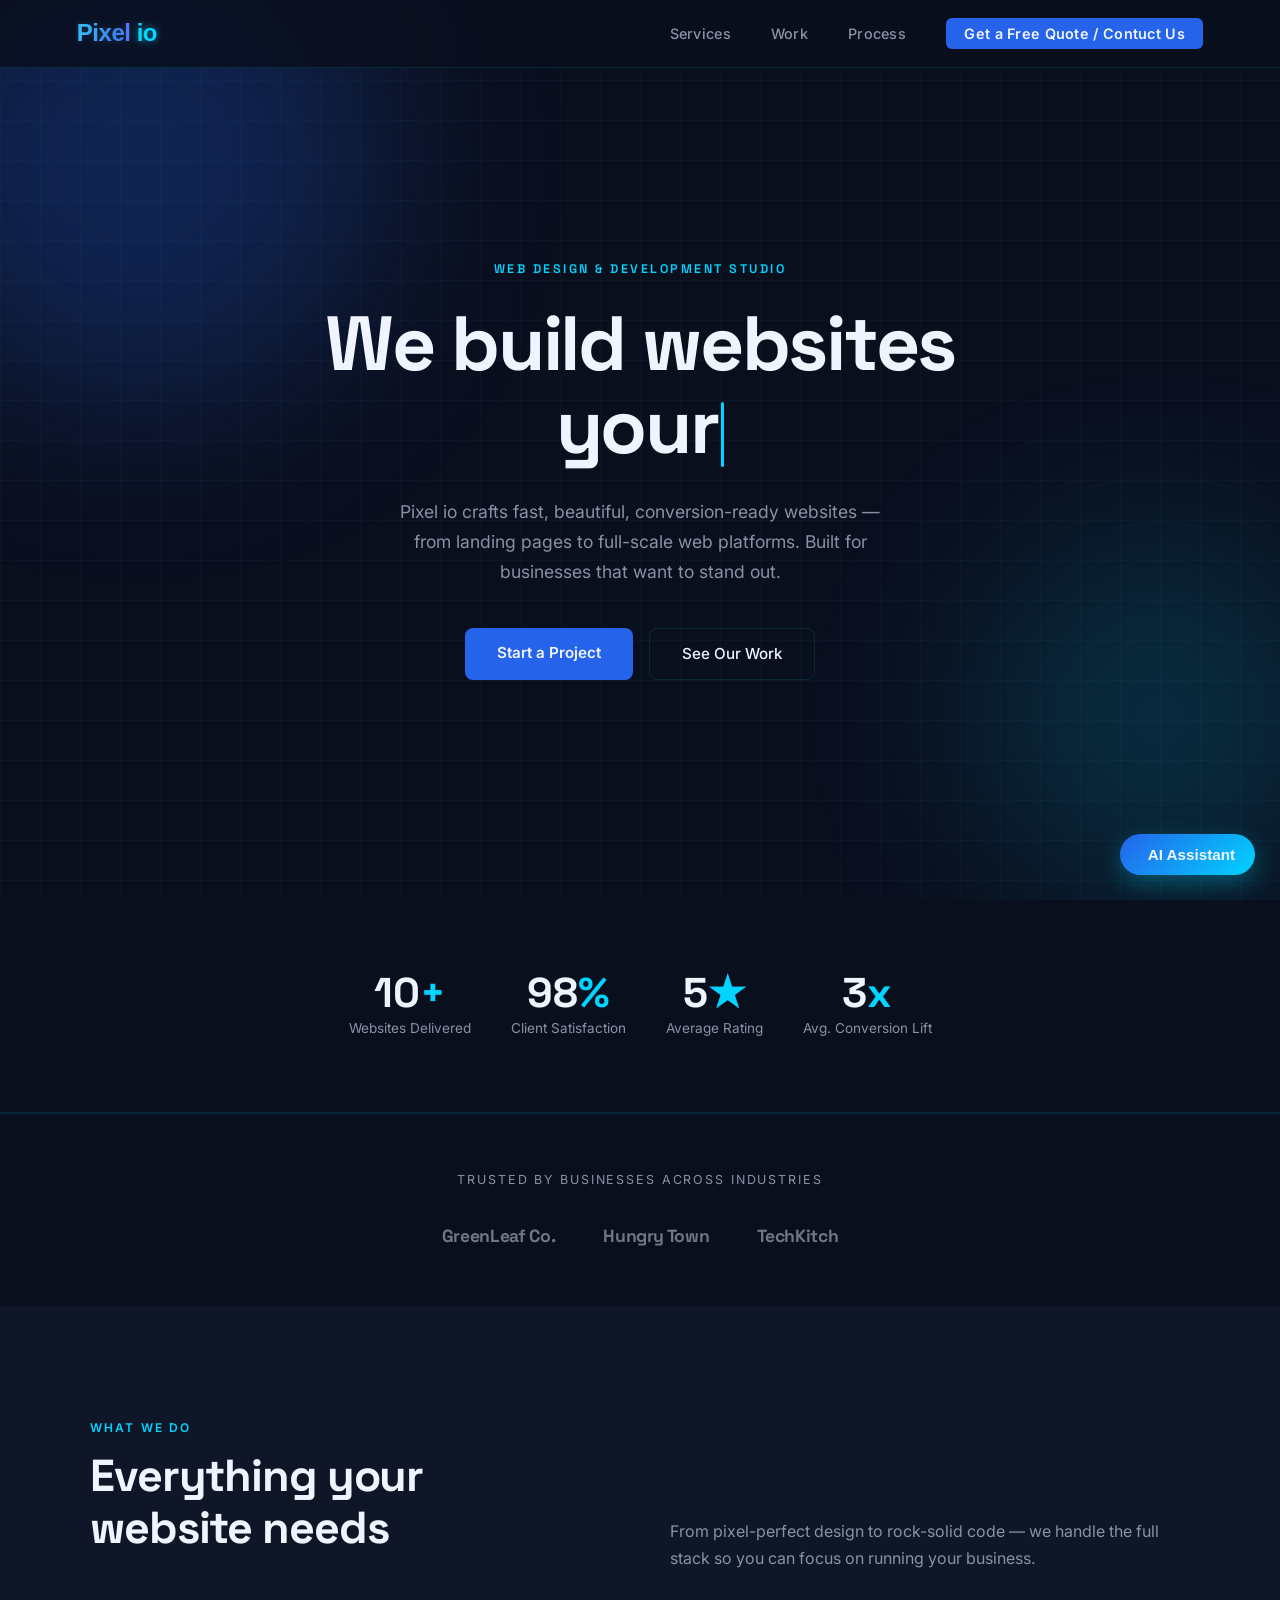
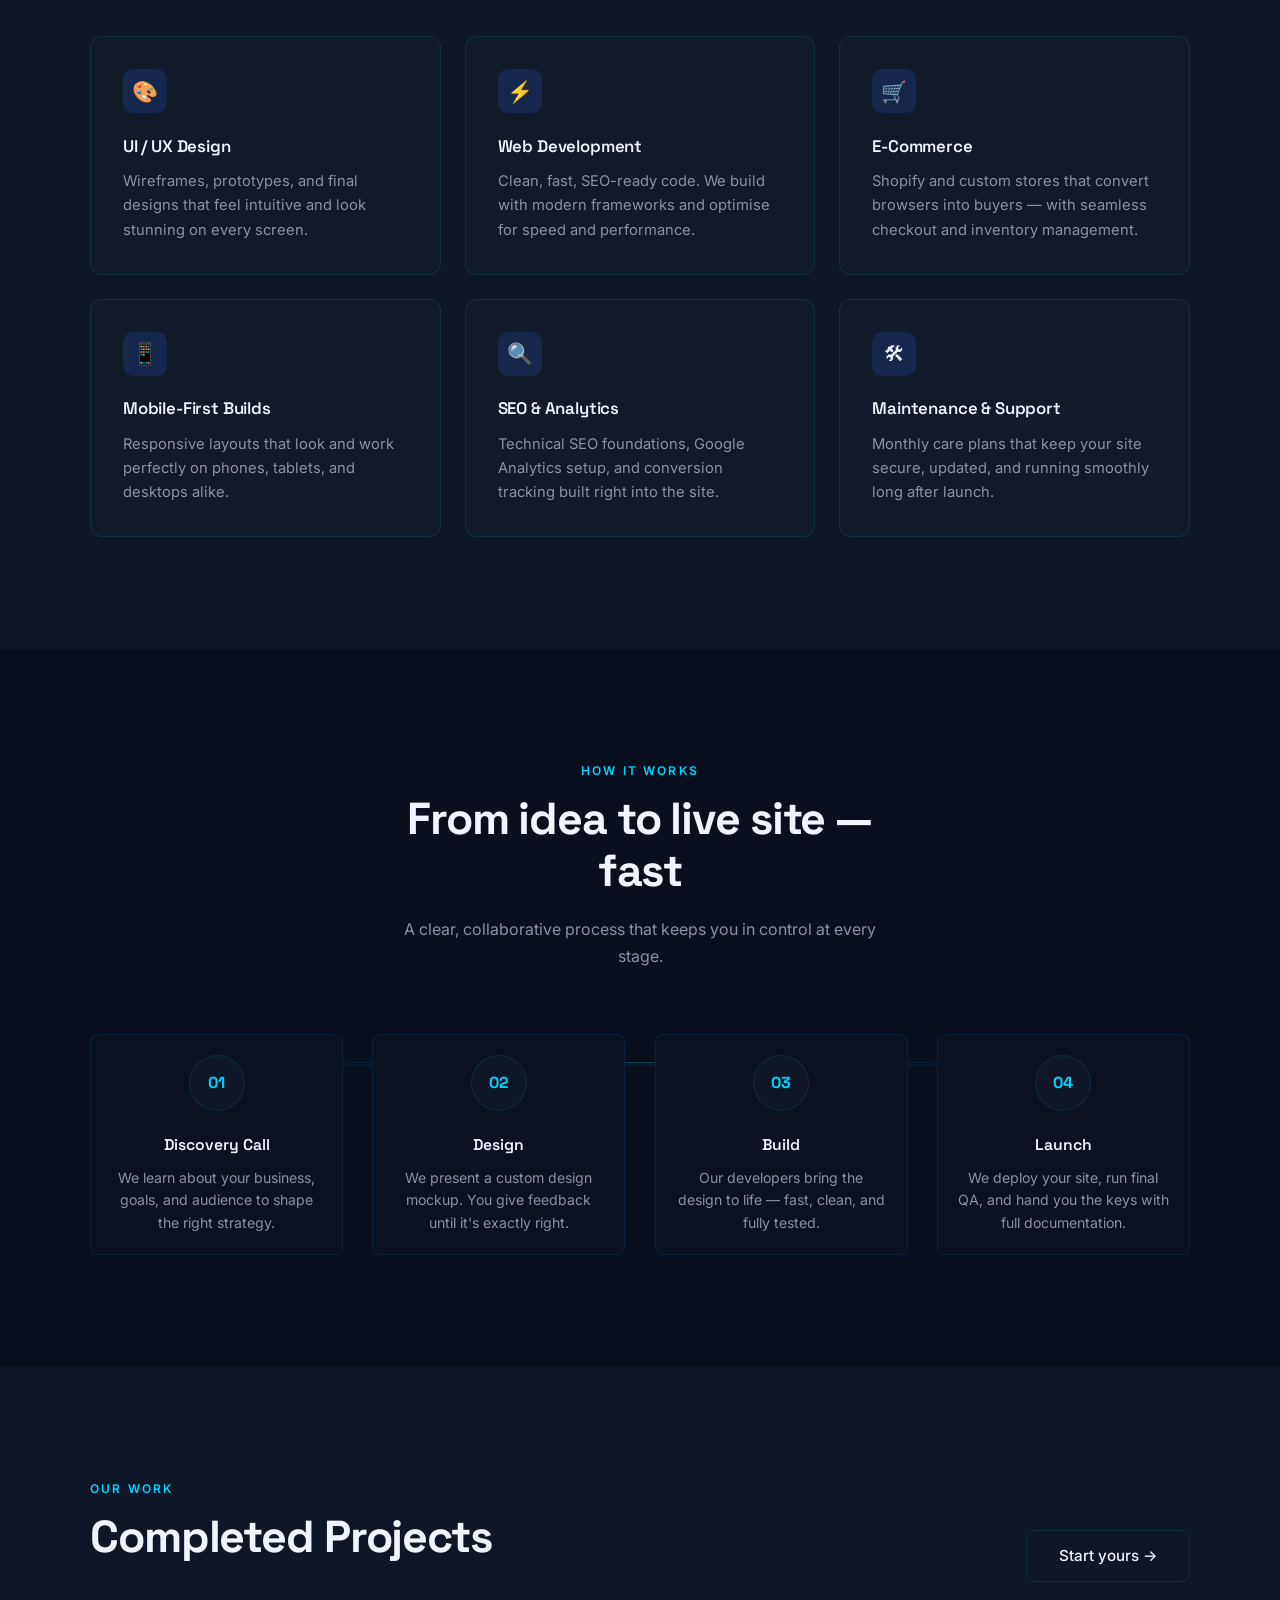
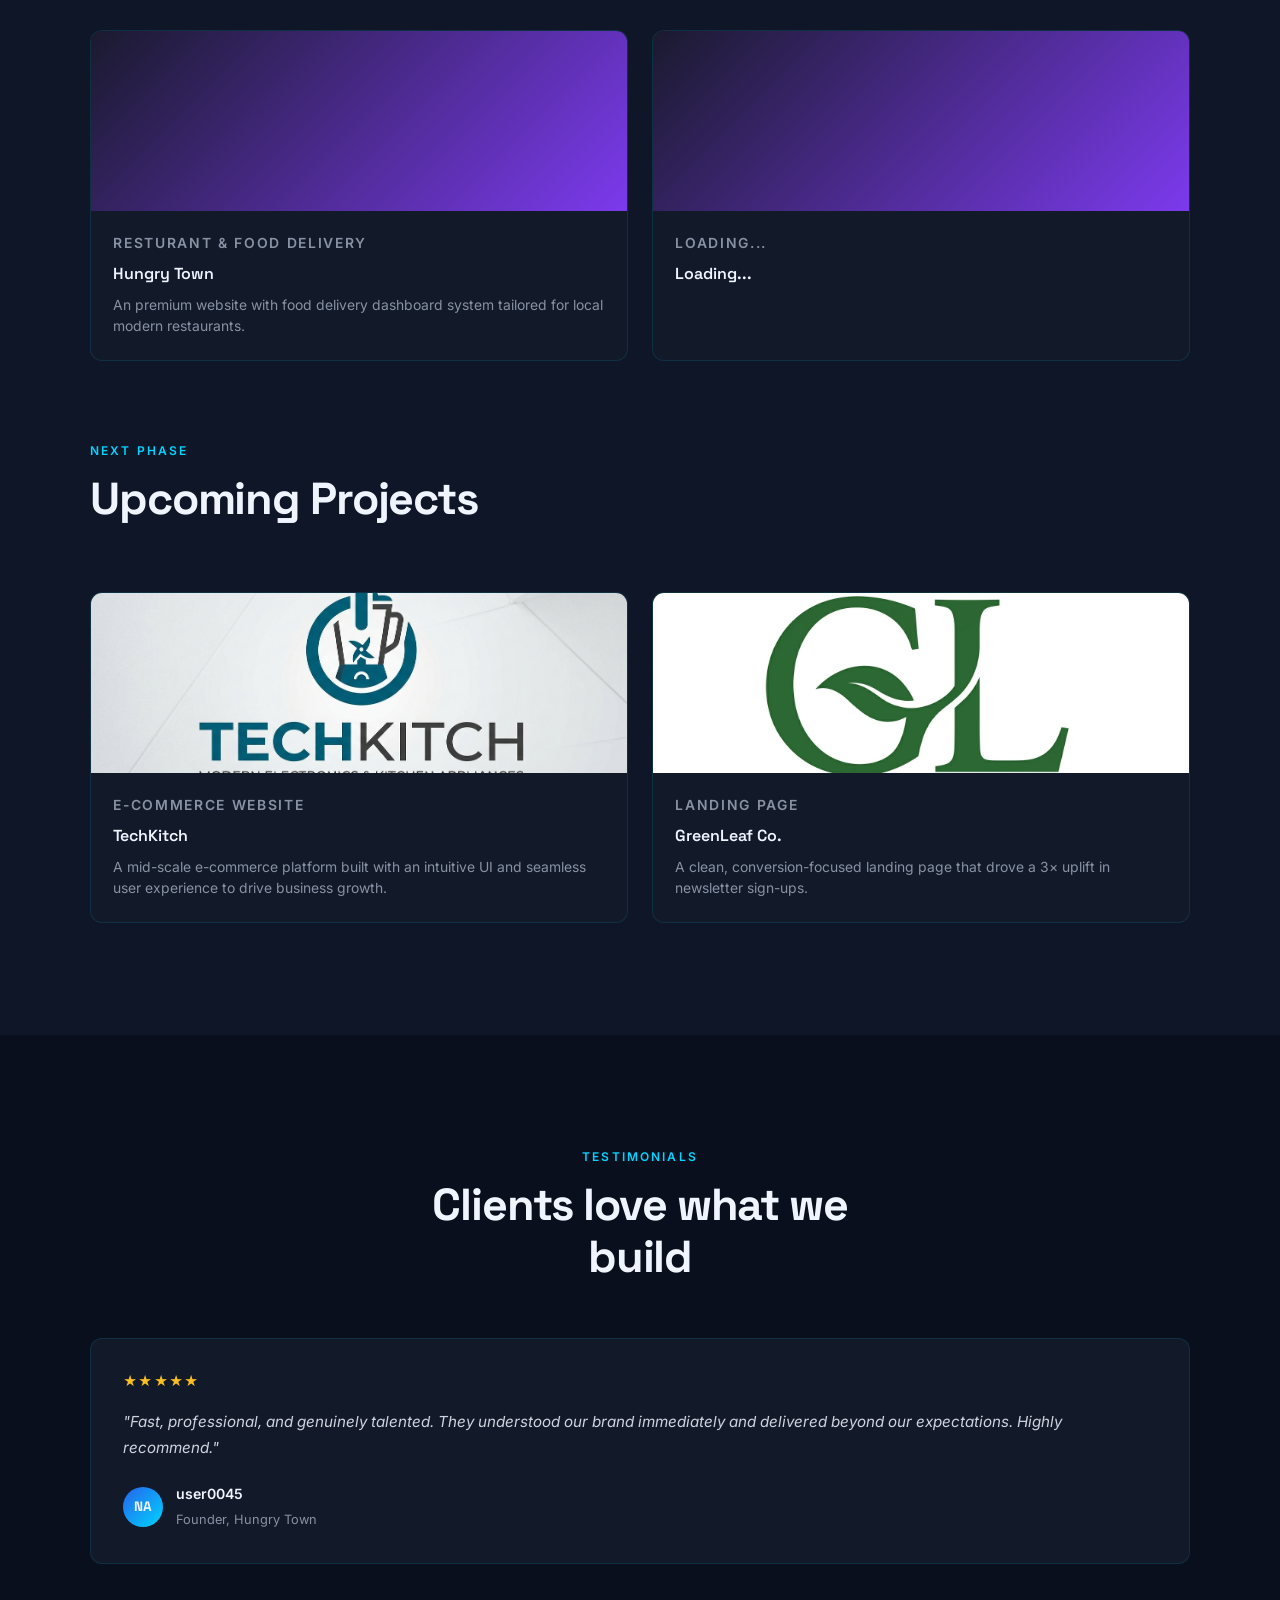
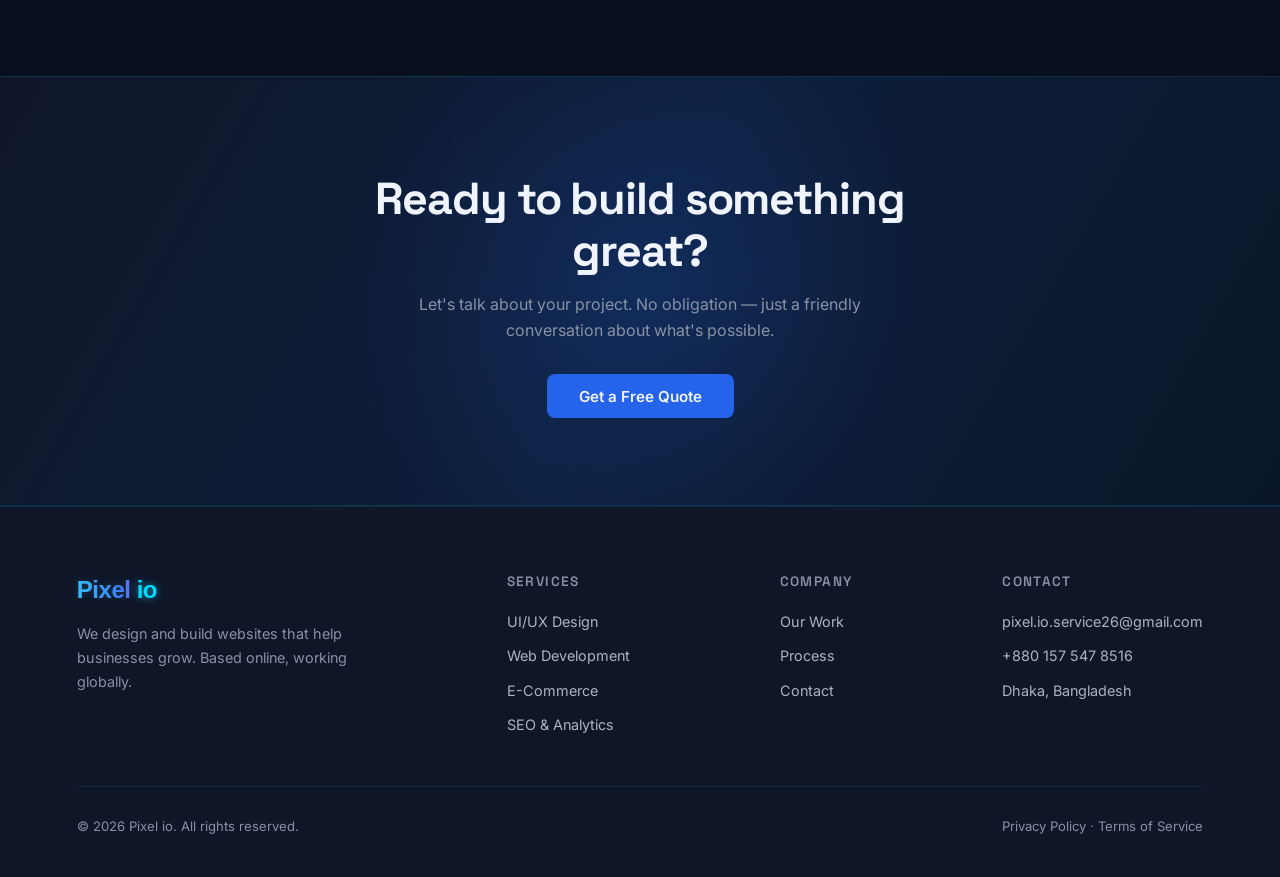
==== commit 84fac3d9: "Update index.html" ====
--- a/index.html
+++ b/index.html
@@ -966,17 +966,17 @@
 });
 </script>
 
-  <div class="ai-chat-widget">
+<div class="ai-chat-widget">
   <button class="ai-chat-trigger" id="aiChatTrigger">
-    <span class="bot-icon">🤖</span>
+    <span class="bot-icon"></span>
     <span class="bot-text">AI Assistant</span>
   </button>
 
   <div class="ai-chat-window" id="aiChatWindow">
     <div class="ai-chat-header">
-      <div class="ai-avatar">🤖</div>
+      <div class="ai-avatar">PA</div>
       <div class="ai-header-info">
-        <h4>PixelAssistant</h4>
+        <h4>Pixelio Assistant</h4>
         <p>⚡ Online | Powered by AI</p>
       </div>
       <button class="ai-close-btn" id="aiCloseBtn">&times;</button>
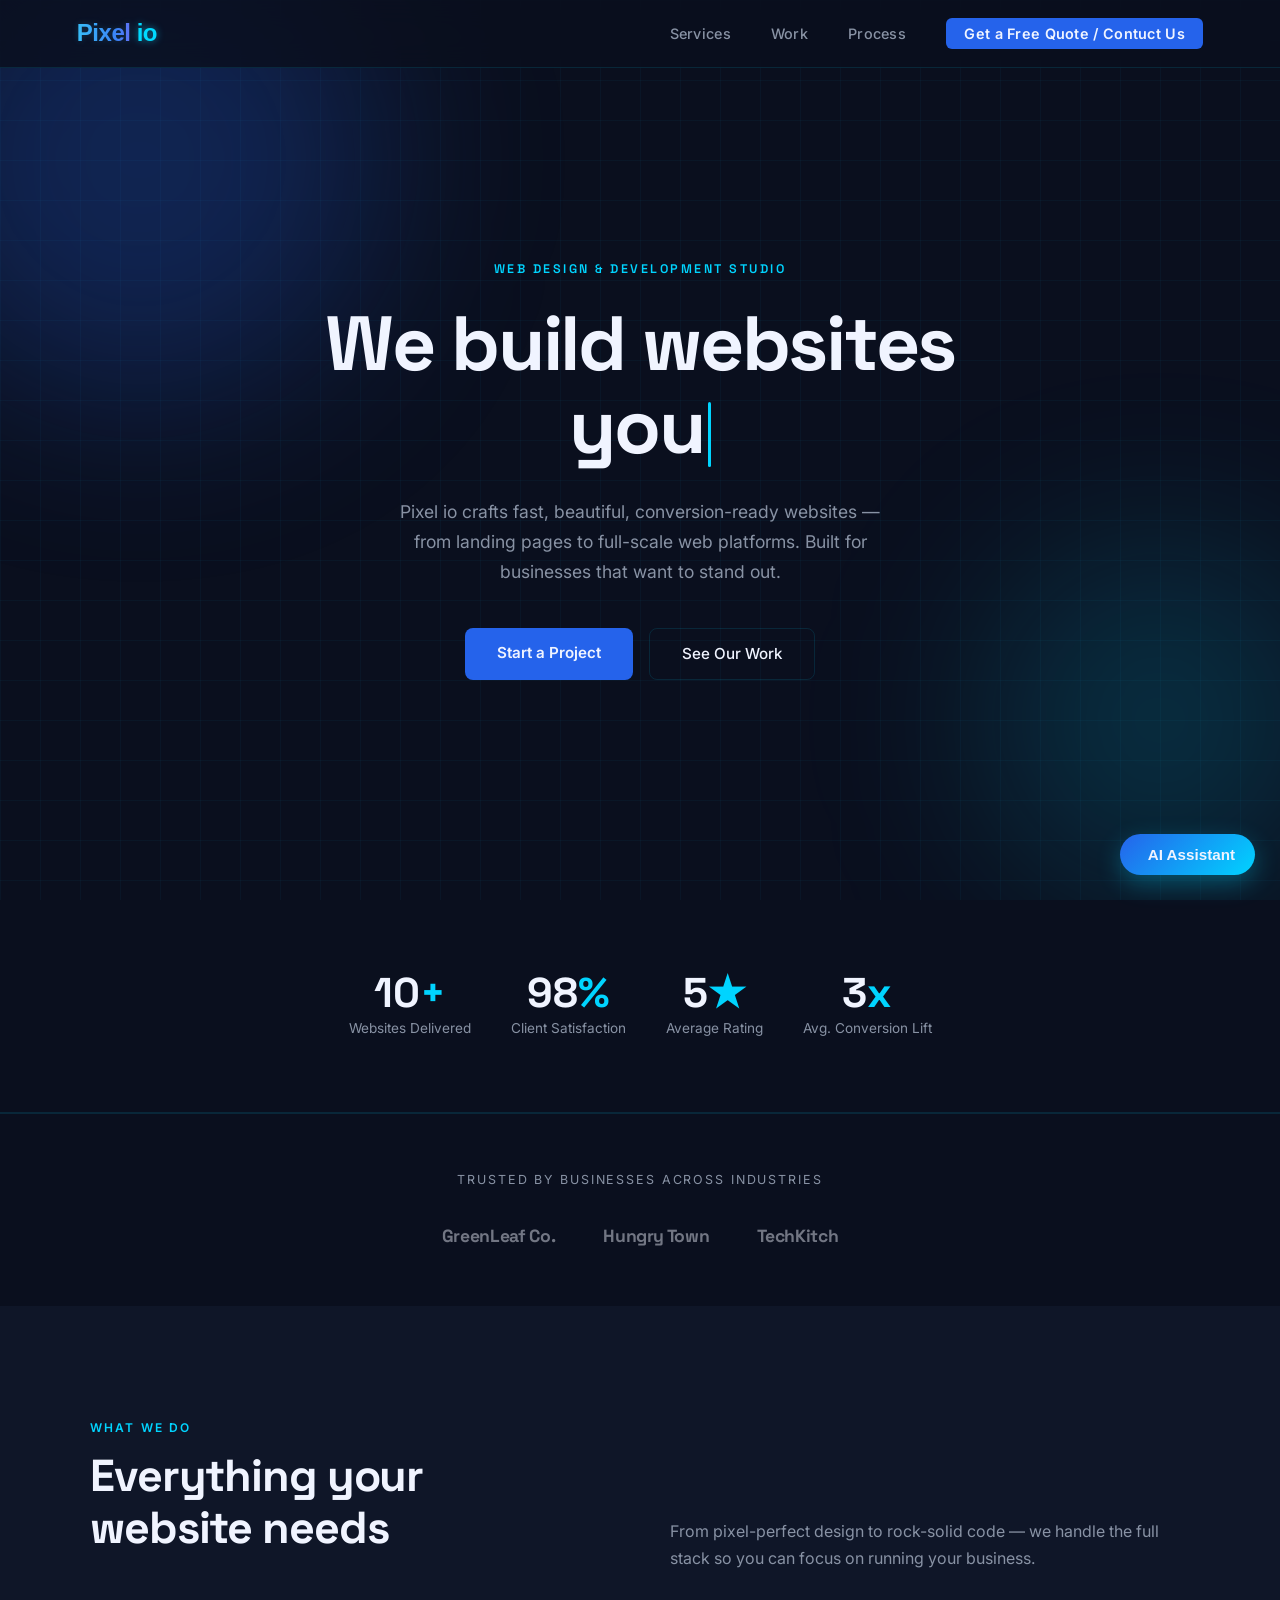
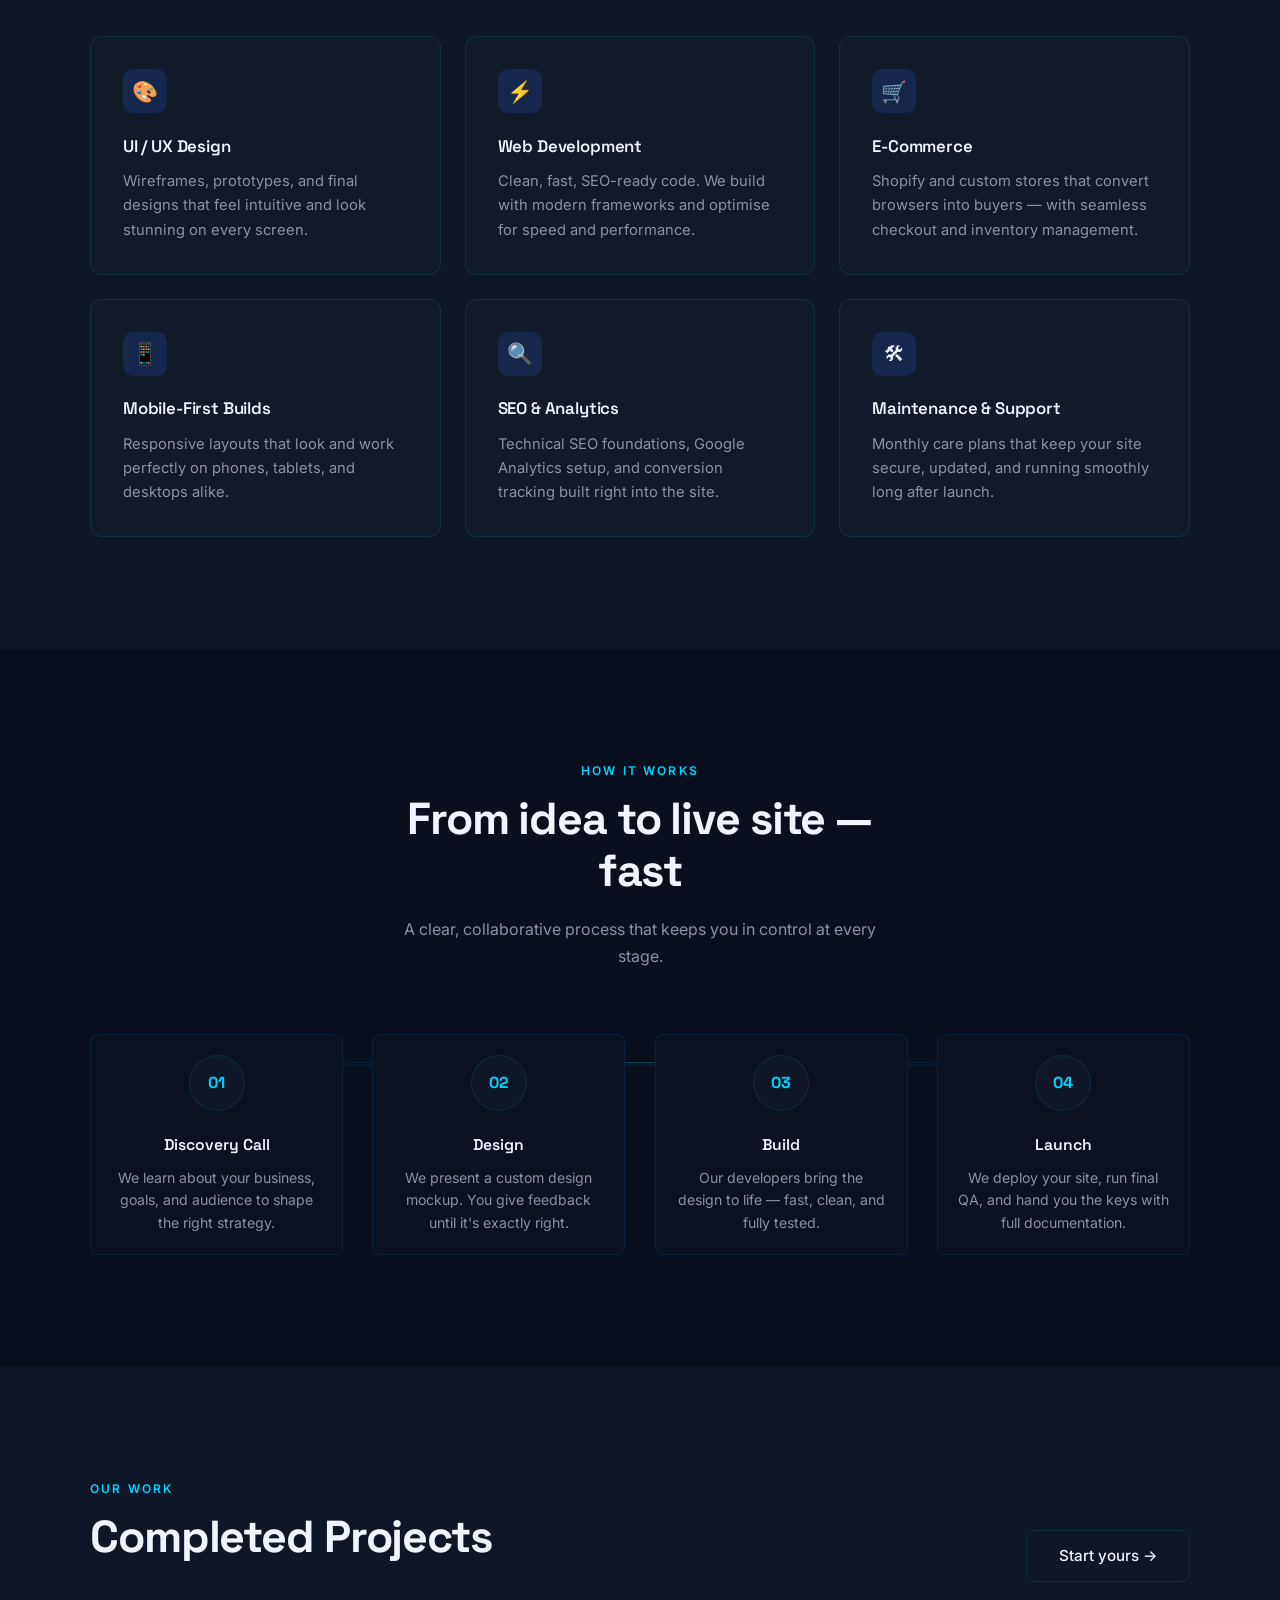
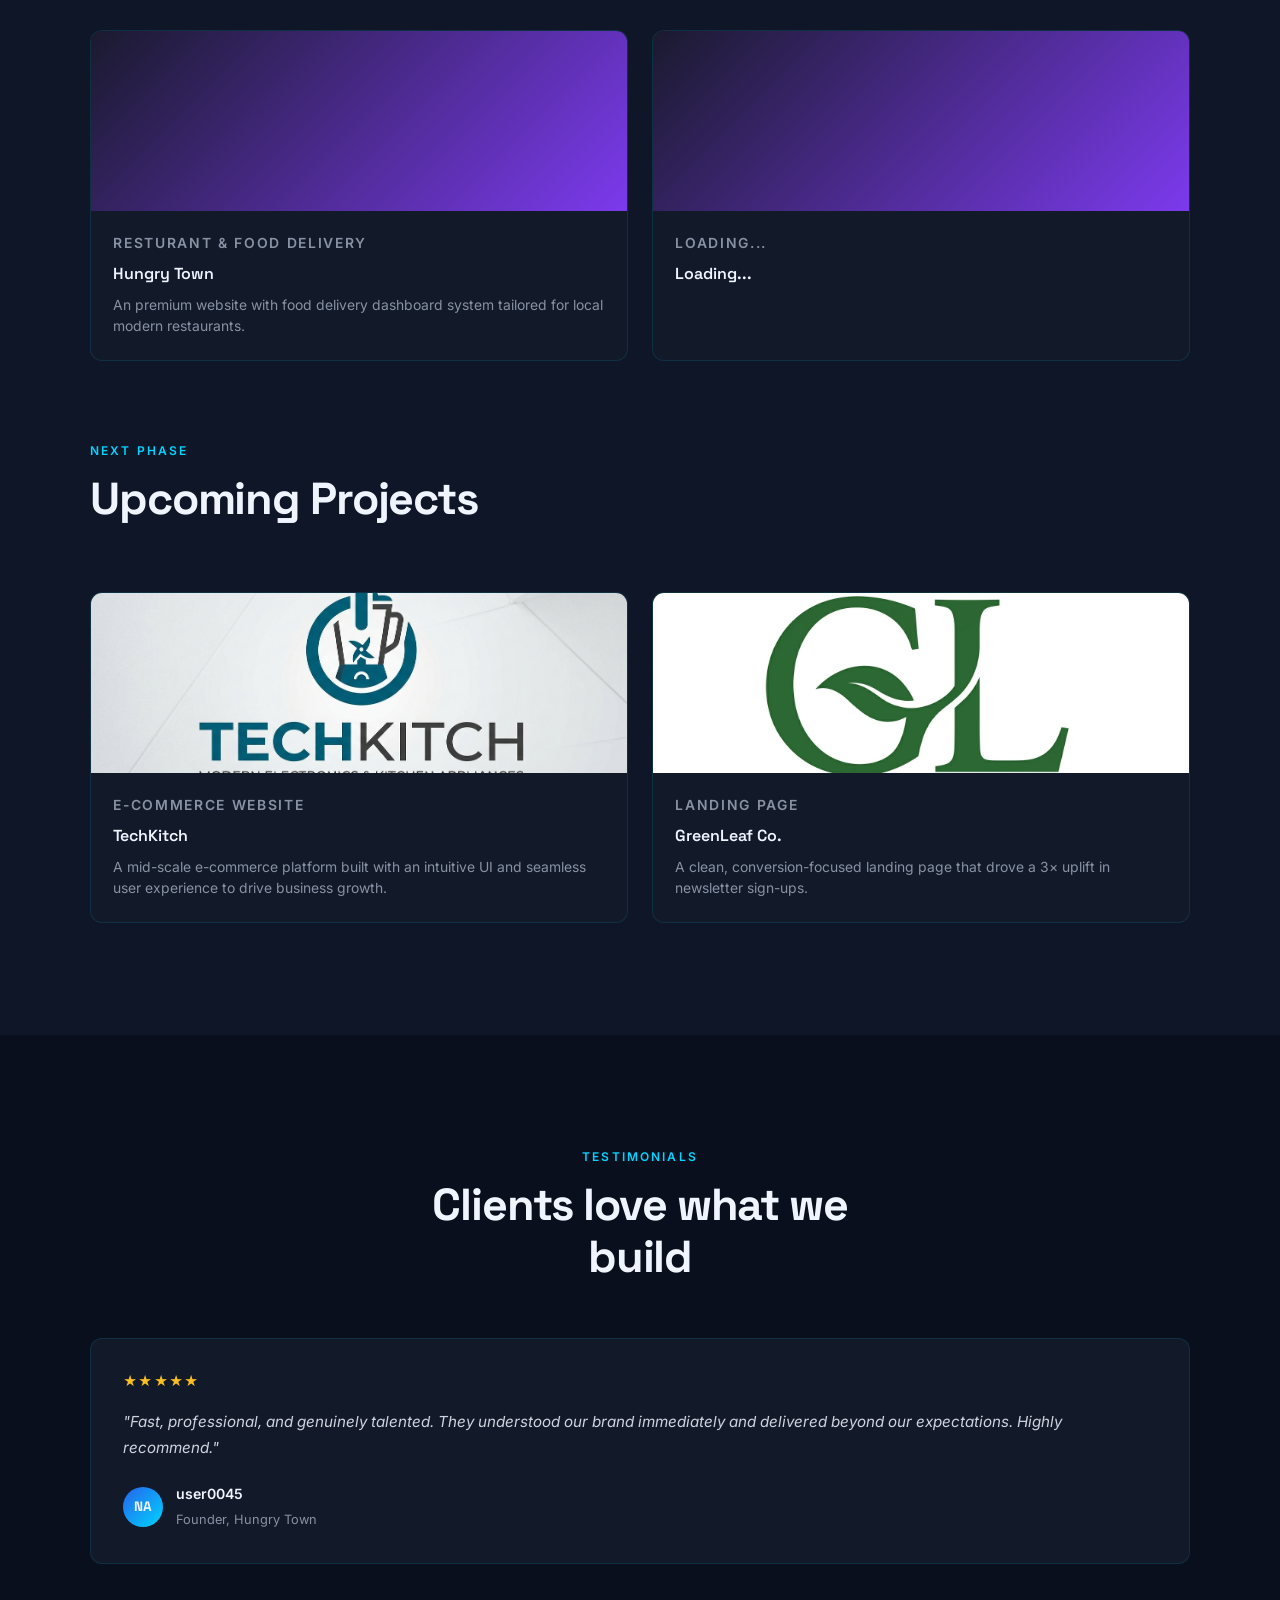
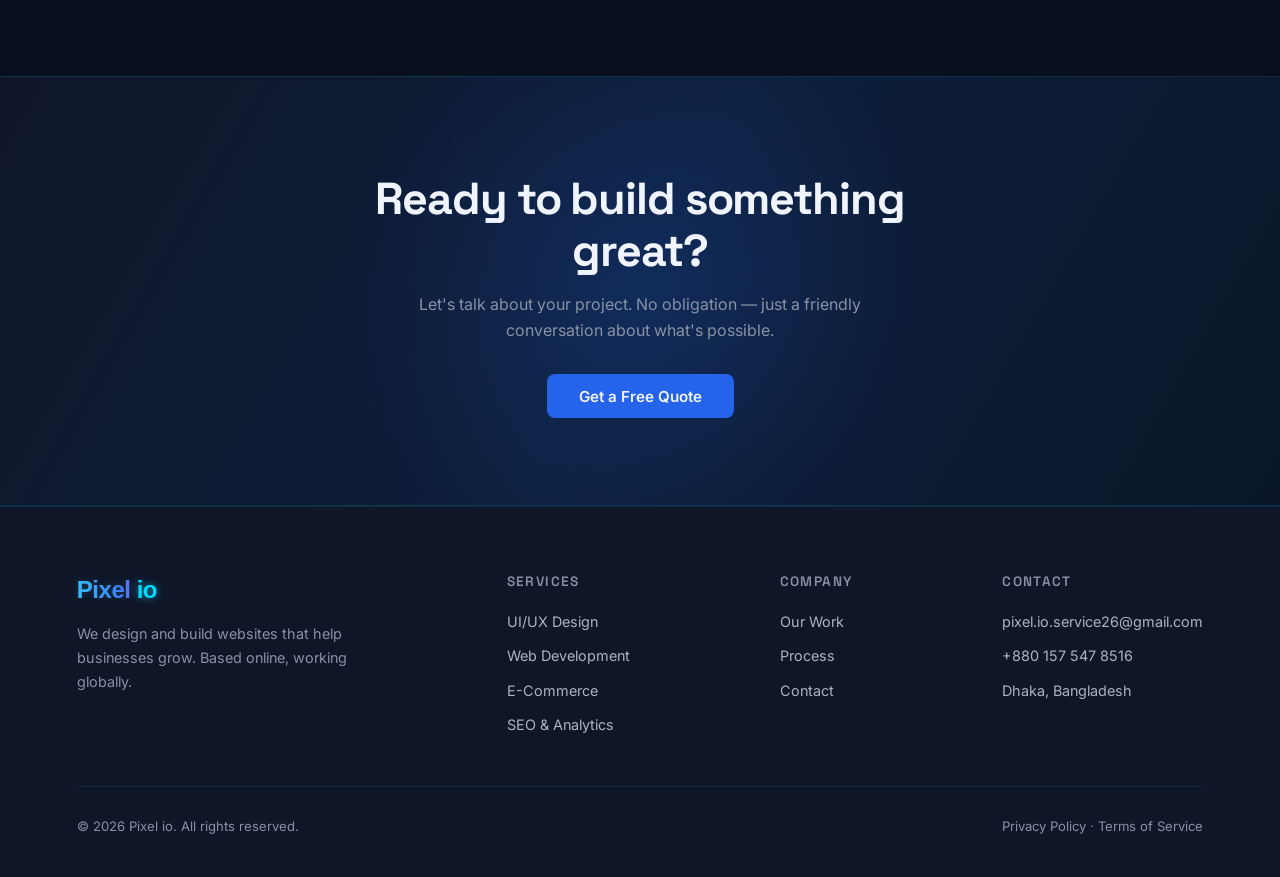
==== commit 4f9c1d94: "Update index.html" ====
--- a/index.html
+++ b/index.html
@@ -977,7 +977,7 @@
       <div class="ai-avatar">PA</div>
       <div class="ai-header-info">
         <h4>Pixelio Assistant</h4>
-        <p>⚡ Online | Powered by AI</p>
+        <p>🟢 Online | Powered by Pixelio AI</p>
       </div>
       <button class="ai-close-btn" id="aiCloseBtn">&times;</button>
     </div>
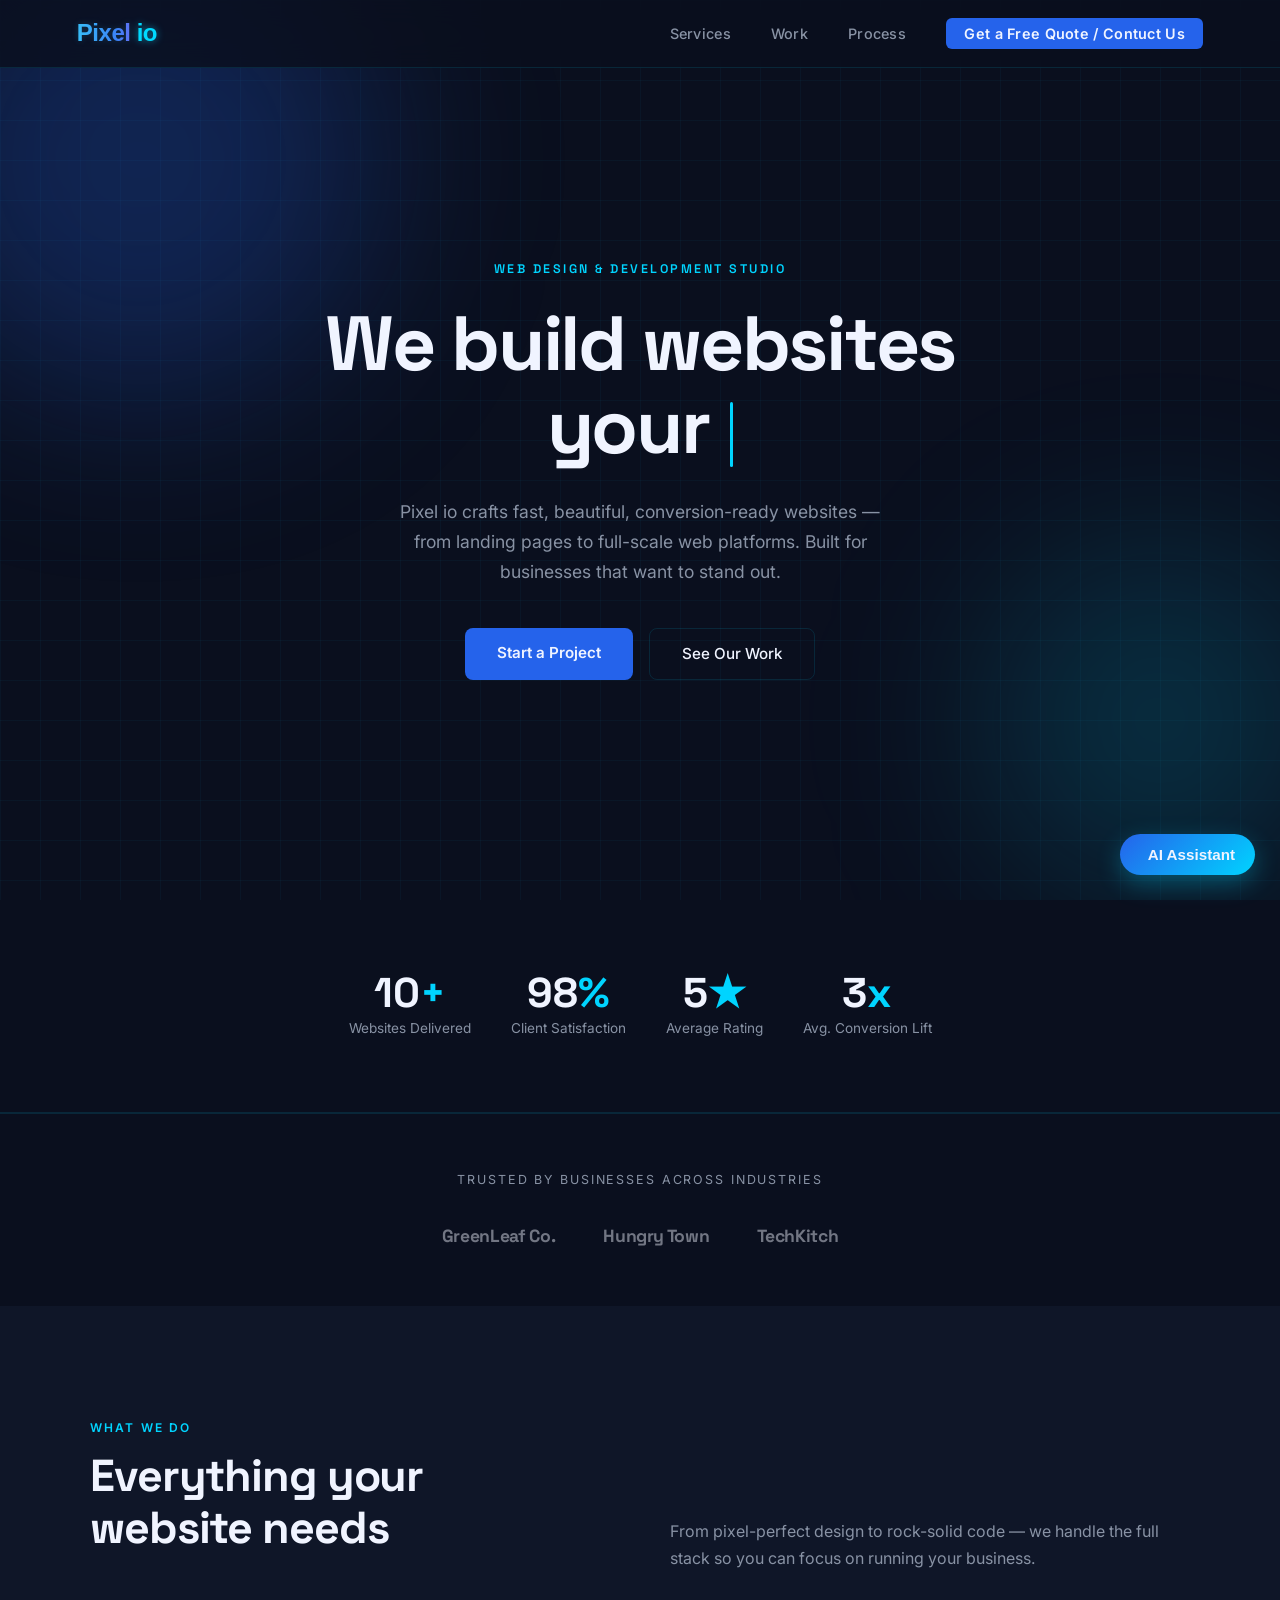
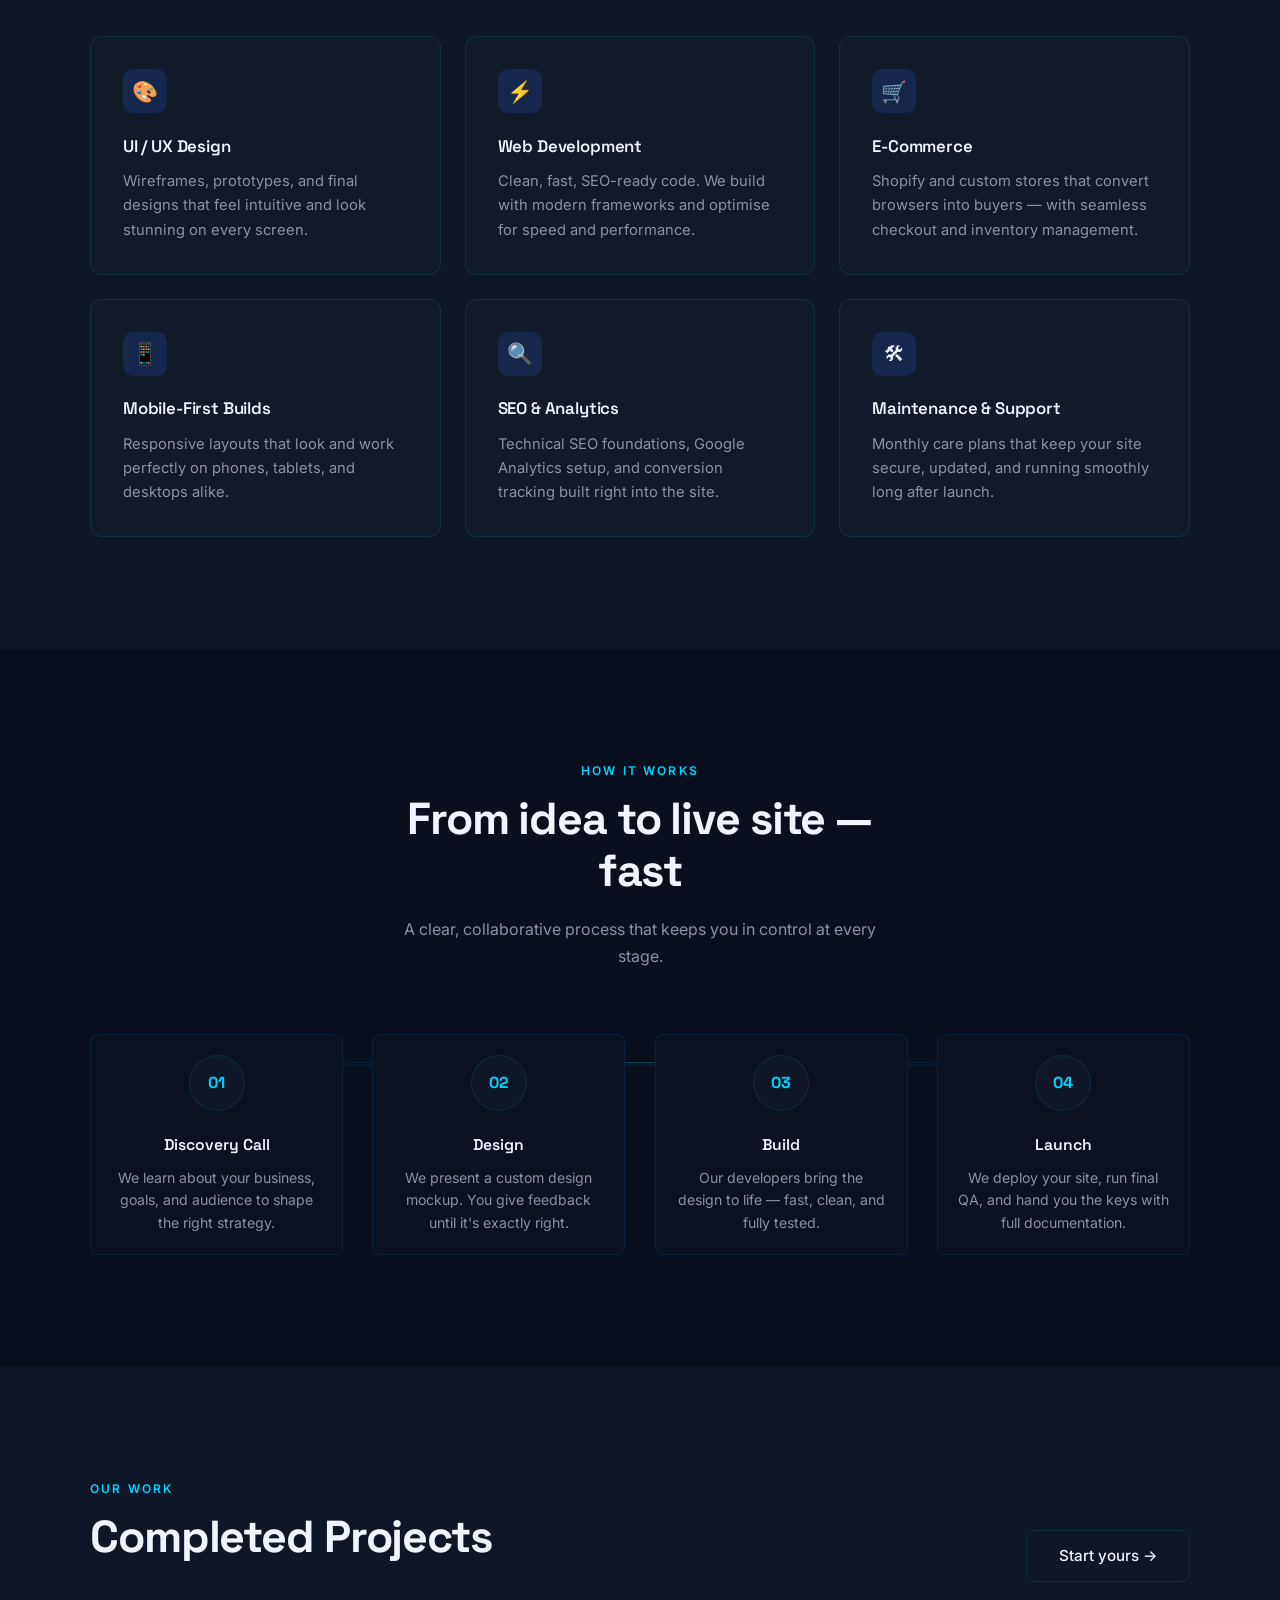
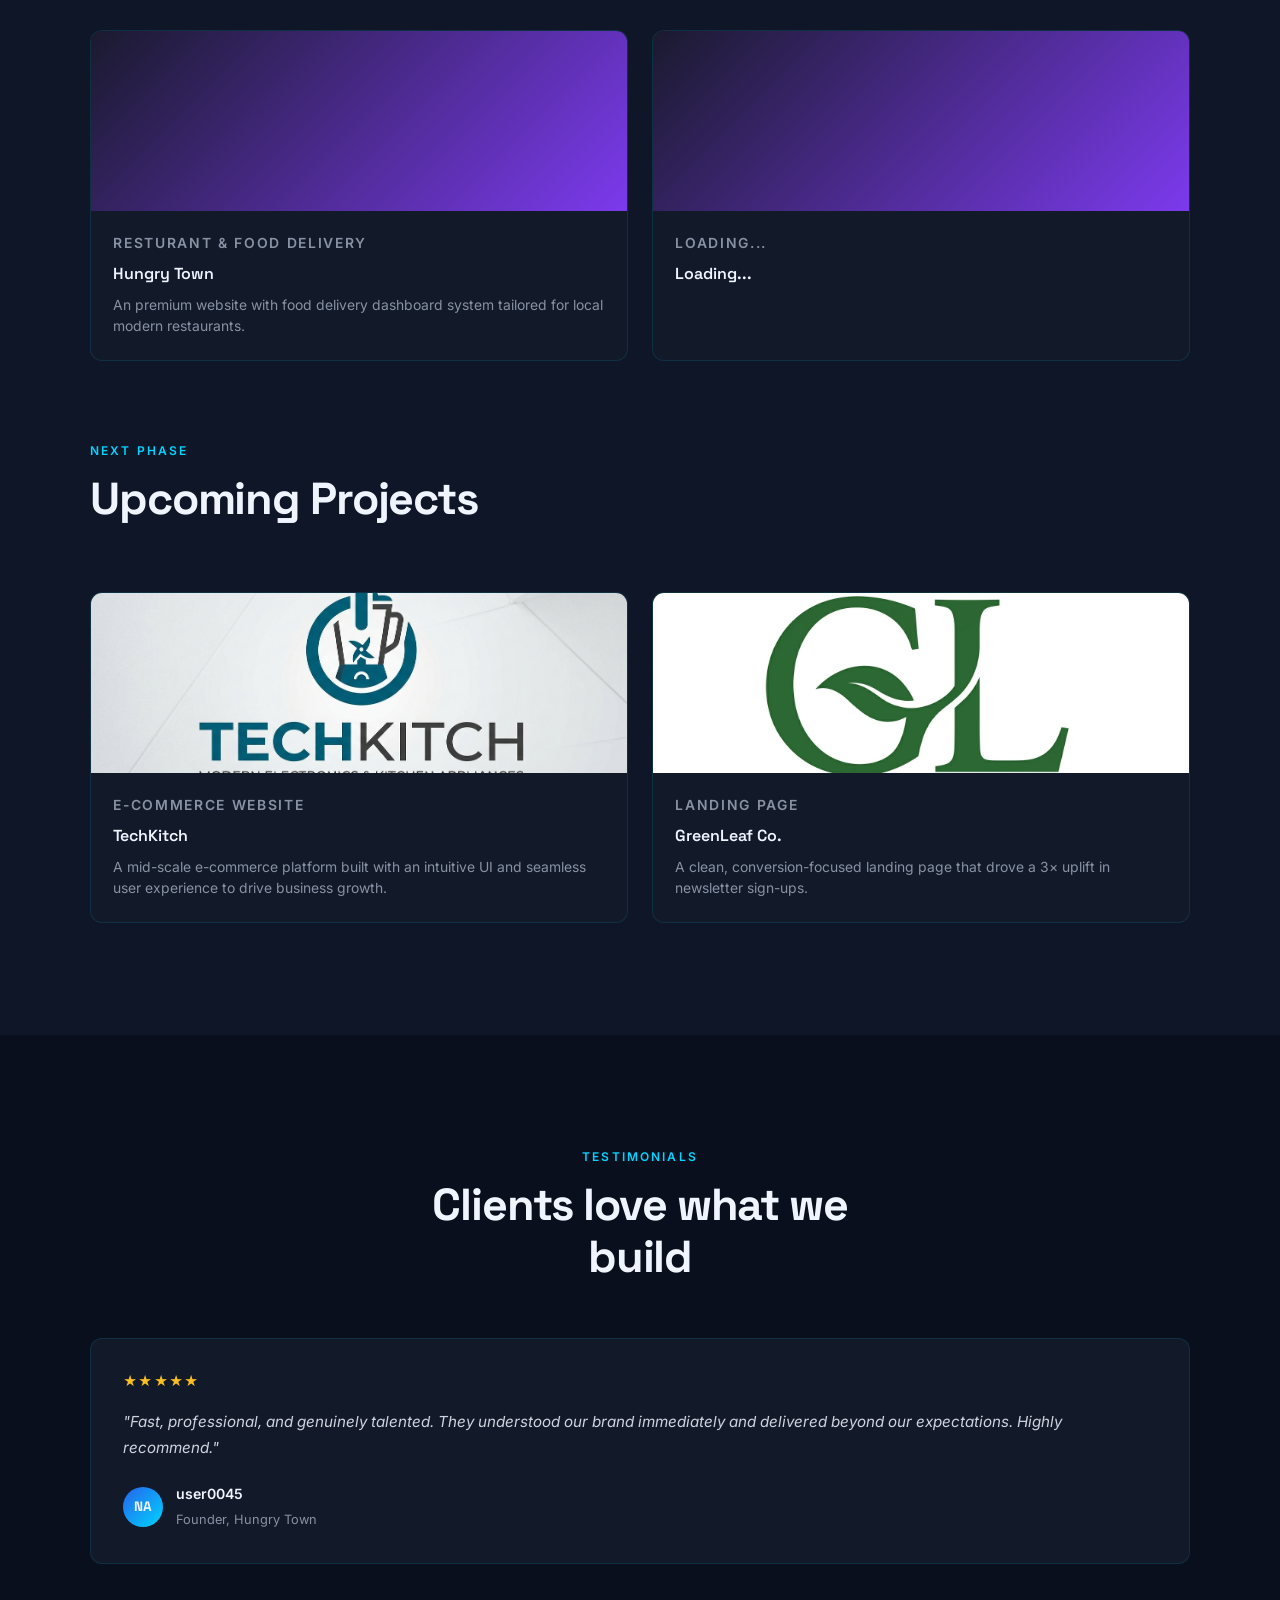
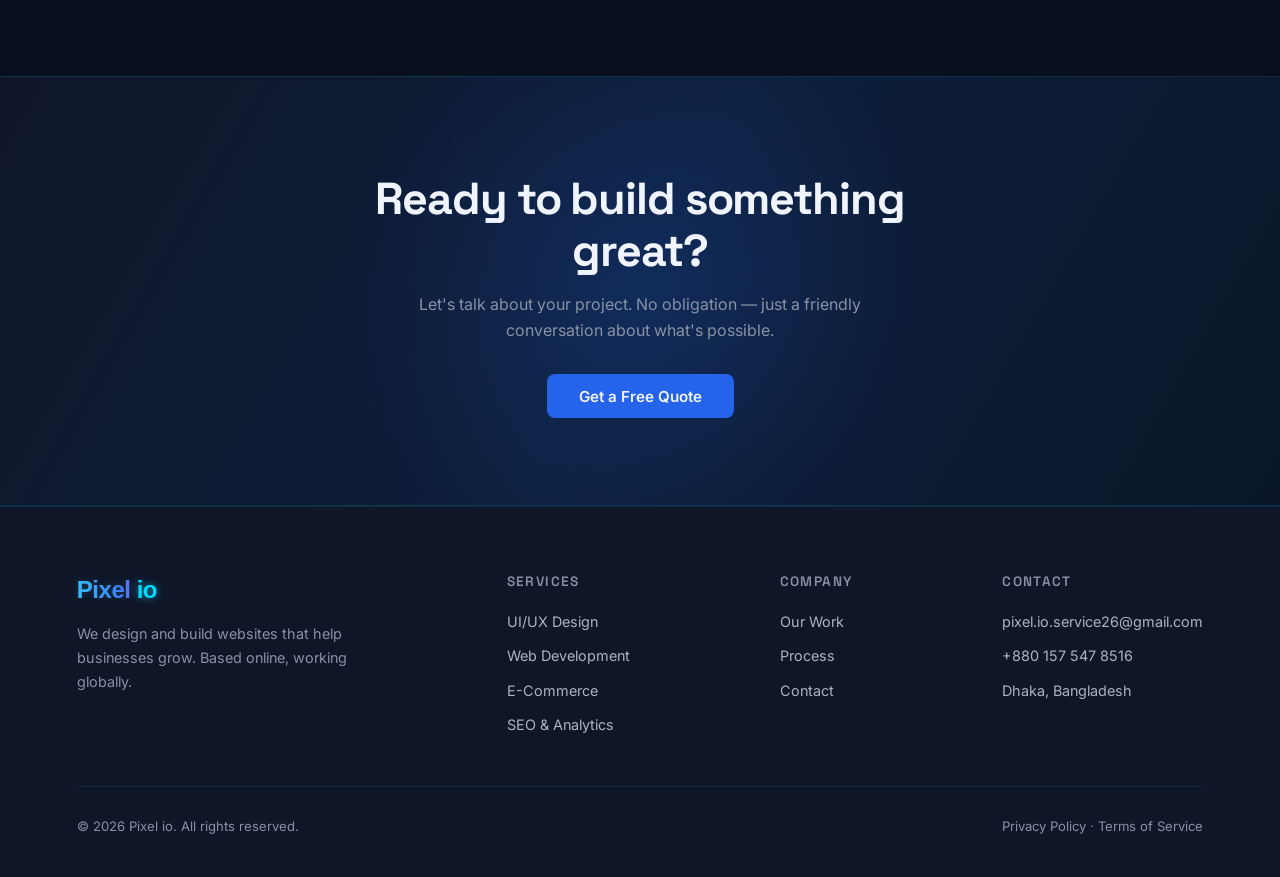
==== commit a49c848f: "Update index.html" ====
--- a/index.html
+++ b/index.html
@@ -1212,6 +1212,10 @@
   return "Pixel io was founded by <b>Adnan Sanim</b>, a professional Web Developer & Designer based in Dhaka, Bangladesh. He started this studio to build high-performance, conversion-ready websites for businesses worldwide.";
 }
 
+      if (lowerQuery.includes("day") || lowerQuery.includes("deliver") || lowerQuery.includes("how long") || lowerQuery.includes("time frame") || lowerQuery.includes("when")) {
+  return "Delivery time depends on the project scope: Landing Pages usually take <b>3-5 days</b>, while full Custom Platforms or E-commerce sites take <b>1-2 weeks</b>. We always ensure fast and clean deployment!";
+}
+
       // ডিফল্ট রিপ্লাই
       return "Thanks for reaching out! That sounds interesting. Please leave your request or details on our <b>Get a Free Quote / Contact Us</b> page, and our team will get back to you shortly!";
     }
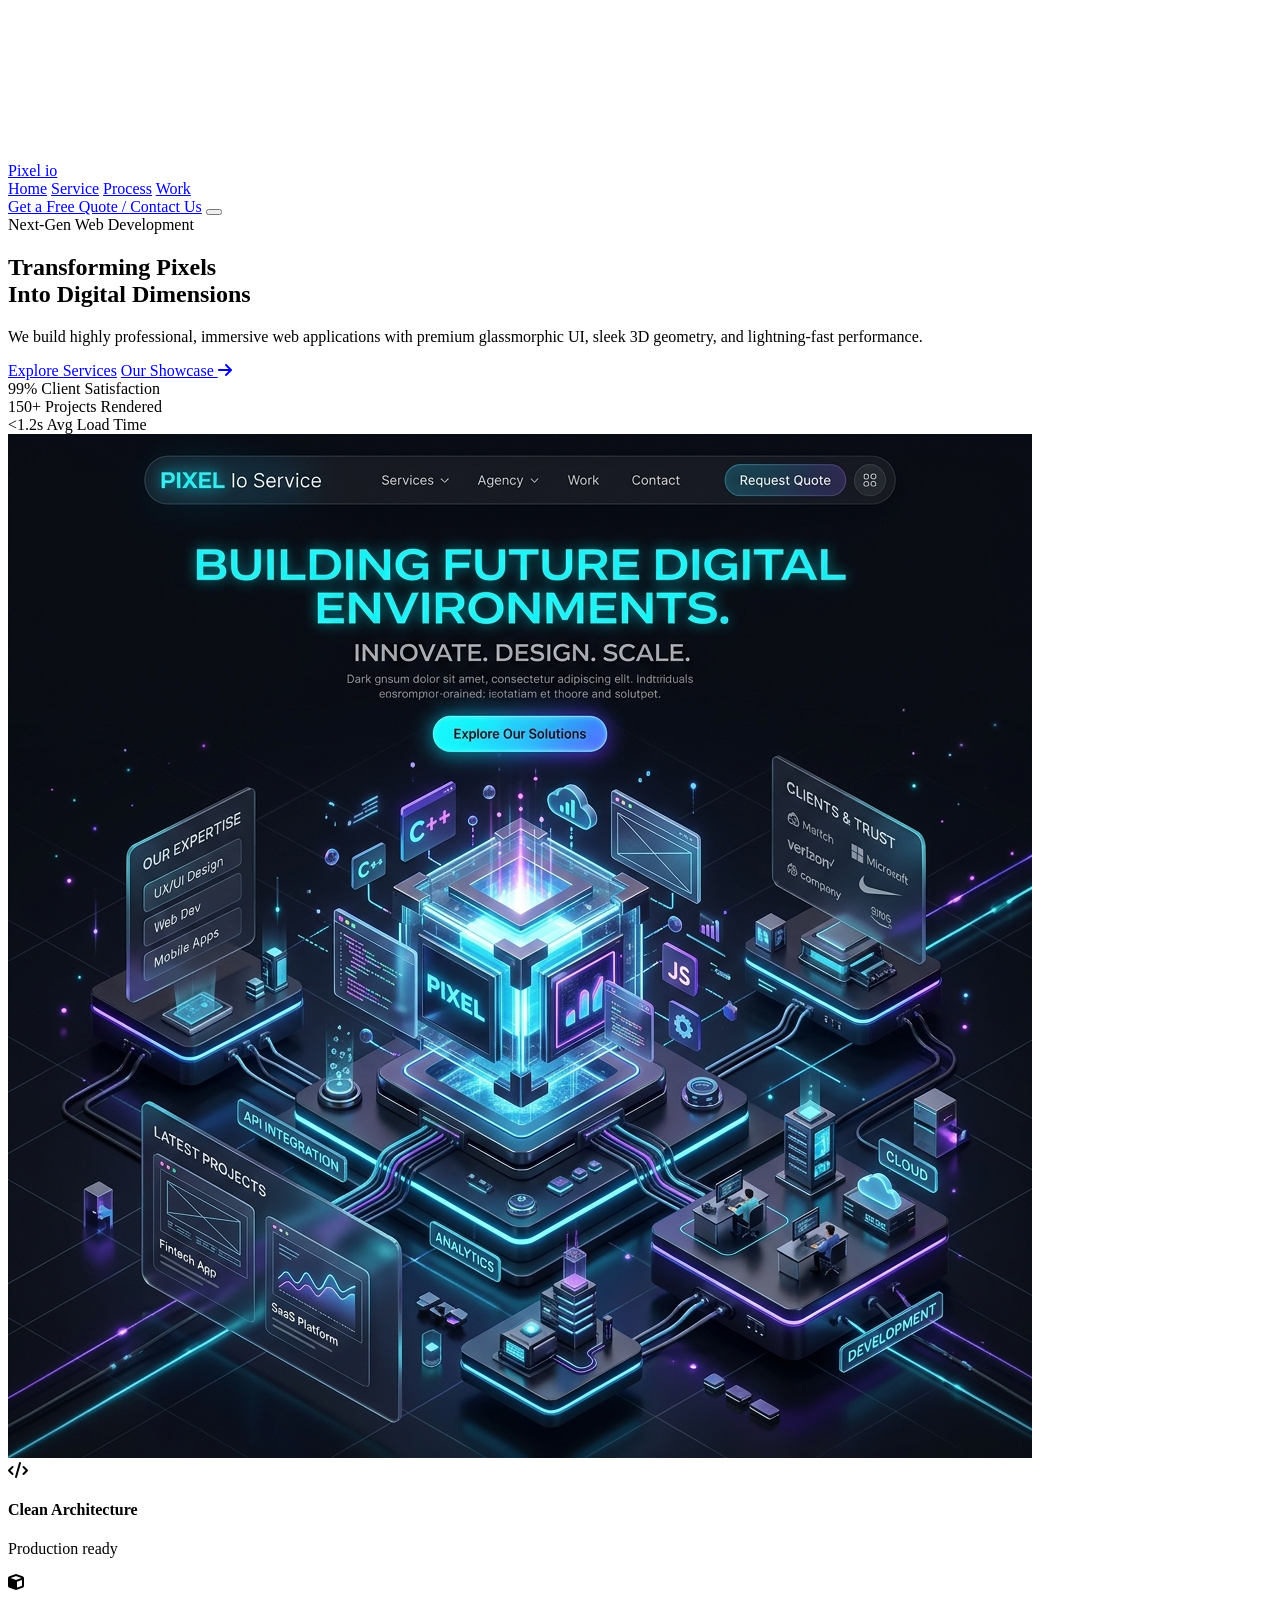
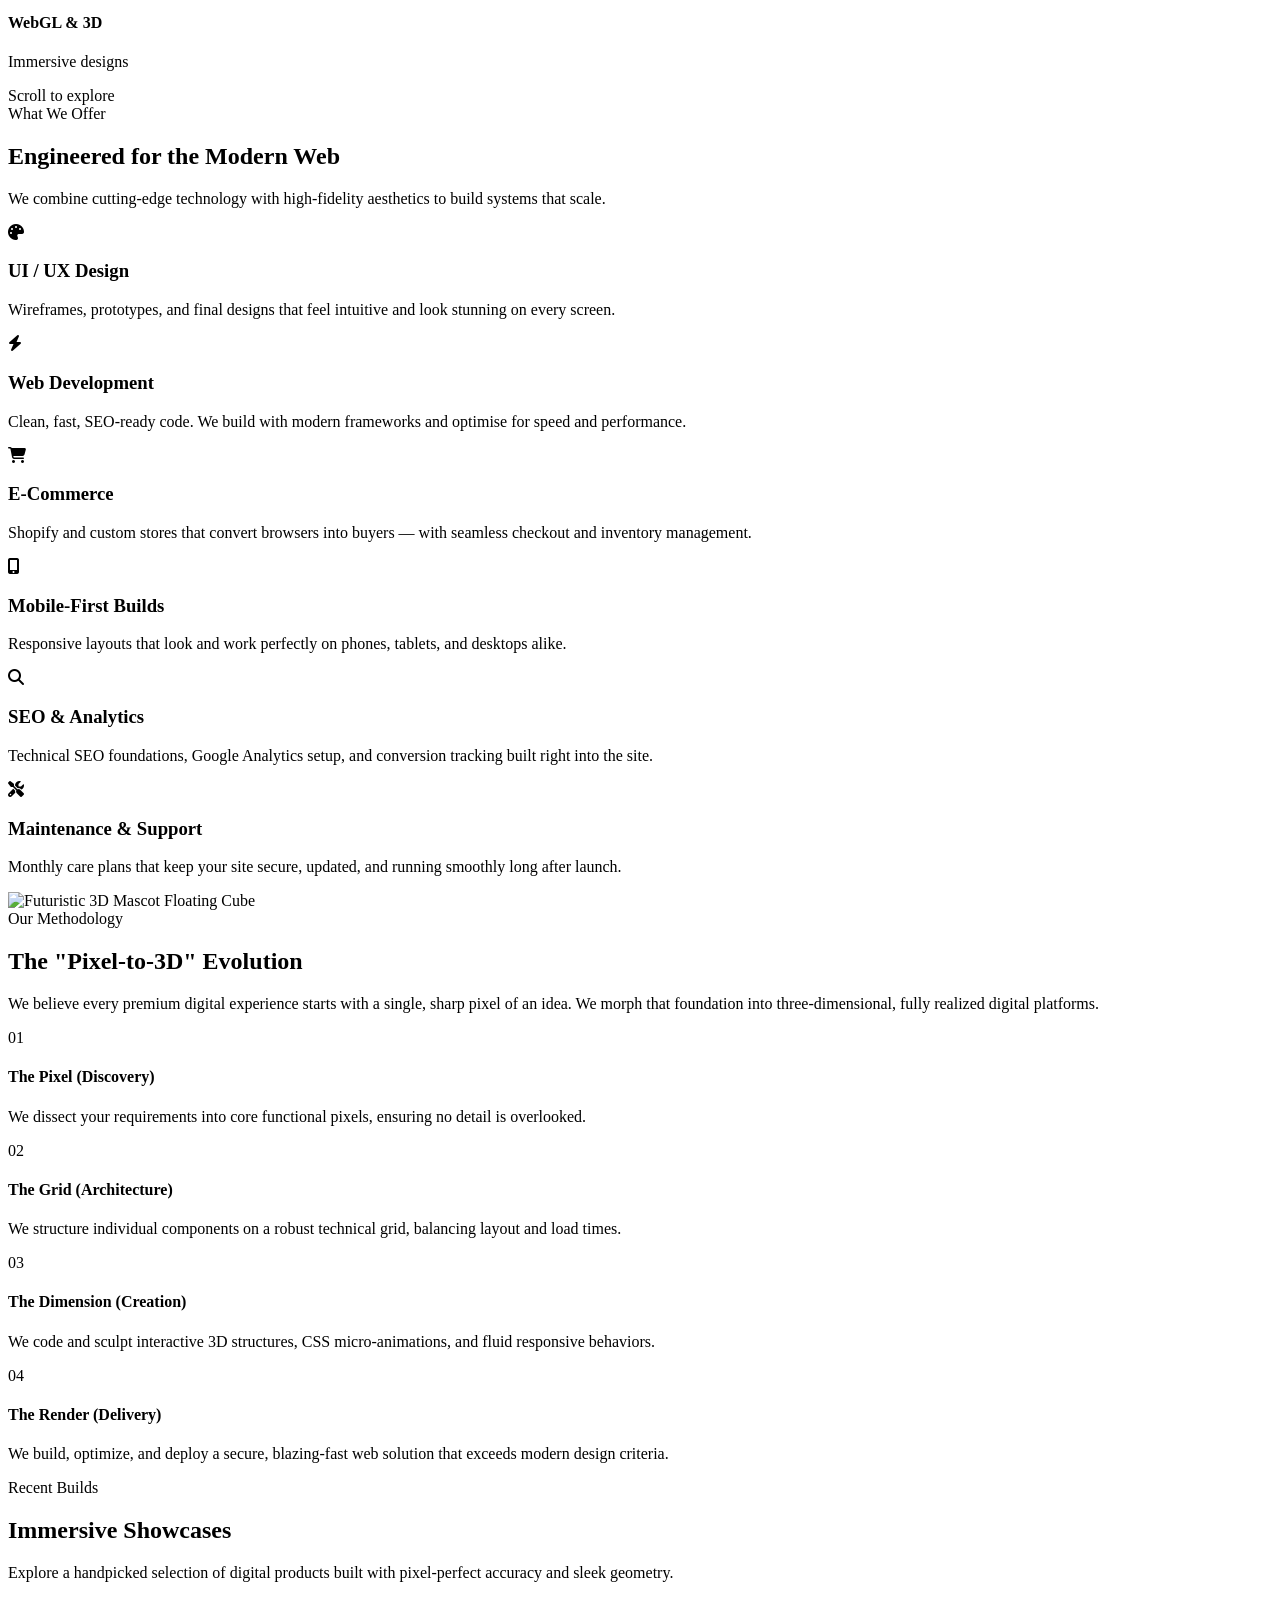
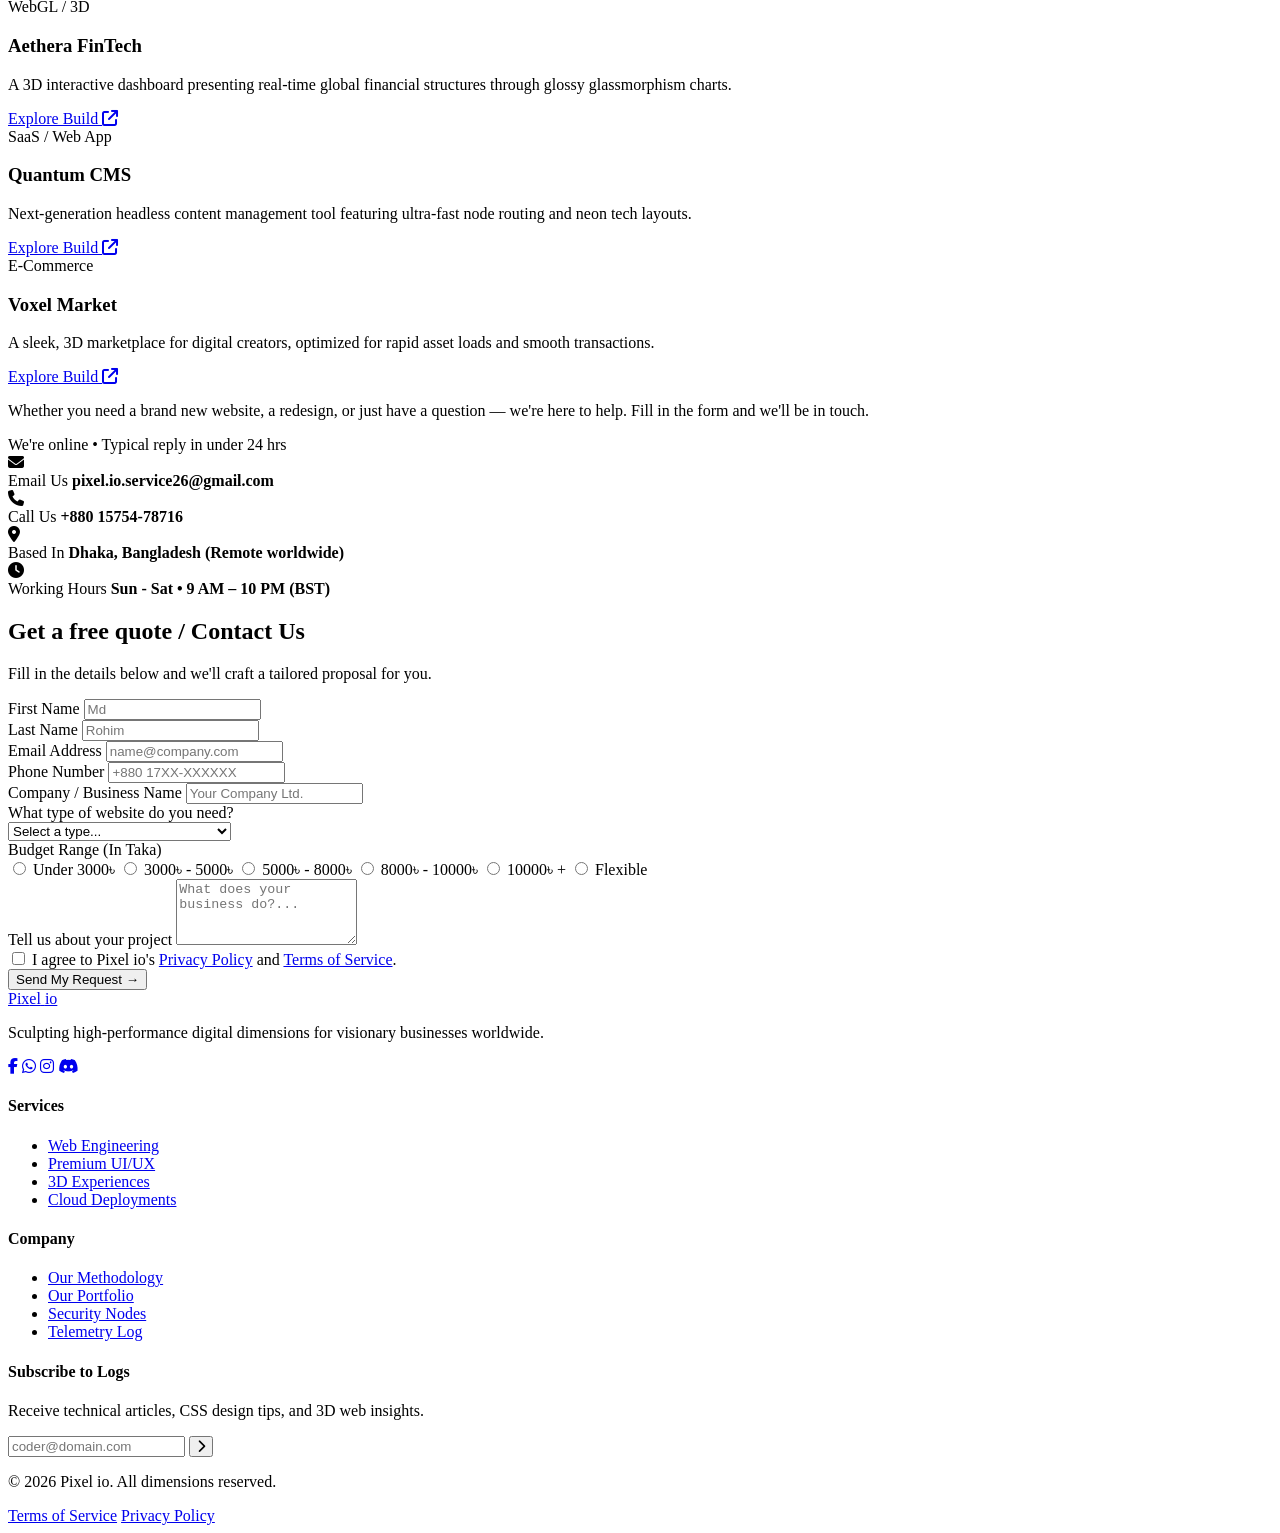
==== commit b11fc486: "Update index.html" ====
--- a/index.html
+++ b/index.html
@@ -1,1225 +1,538 @@
 <!DOCTYPE html>
 <html lang="en">
 <head>
-<meta name="google-site-verification" content="_CsZ-CMYKY0Ie9BvLepNV-VoDq8q1xmA_aTu3yJlPxk" />
-  <meta charset="UTF-8" />
-  <meta name="viewport" content="width=device-width, initial-scale=1.0"/>
-  <title>Pixel io — Crafting Your Digital Presence.</title>
-  <link rel="preconnect" href="https://fonts.googleapis.com"/>
-  <link rel="preconnect" href="https://fonts.gstatic.com" crossorigin/>
-  <link href="https://fonts.googleapis.com/css2?family=Space+Grotesk:wght@300;400;500;600;700&family=Inter:wght@300;400;500&display=swap" rel="stylesheet"/>
-  <style>
-    *, *::before, *::after { box-sizing: border-box; margin: 0; padding: 0; }
-
-    :root {
-      --navy:   #0A0F1E;
-      --navy2:  #0F1628;
-      --blue:   #2563EB;
-      --cyan:   #00D4FF;
-      --white:  #F0F4FF;
-      --slate:  #8892A4;
-      --card:   #121929;
-      --border: rgba(0,212,255,0.12);
-    }
-
-    html { scroll-behavior: smooth; }
-
-    body {
-      background: var(--navy);
-      color: var(--white);
-      font-family: 'Inter', sans-serif;
-      font-size: 16px;
-      line-height: 1.6;
-      overflow-x: hidden;
-    }
-
-    /* ── NAV ── */
-    nav {
-      position: fixed; top: 0; left: 0; right: 0; z-index: 100;
-      display: flex; align-items: center; justify-content: space-between;
-      padding: 0 6vw;
-      height: 68px;
-      background: rgba(10,15,30,0.82);
-      backdrop-filter: blur(14px);
-      border-bottom: 1px solid var(--border);
-    }
-
-    .logo {
-      font-family: 'Space Grotesk', sans-serif;
-      font-weight: 700;
-      font-size: 1.35rem;
-      color: var(--white);
-      text-decoration: none;
-      letter-spacing: -0.02em;
-    }
-    .logo span { color: var(--cyan); }
-
-    nav ul {
-      list-style: none;
-      display: flex;
-      gap: 2.5rem;
-      align-items: center;
-    }
-    nav ul a {
-      color: var(--slate);
-      text-decoration: none;
-      font-size: 0.9rem;
-      font-weight: 500;
-      letter-spacing: 0.02em;
-      transition: color 0.2s;
-    }
-    nav ul a:hover { color: var(--white); }
-
-    .nav-cta {
-      background: var(--blue);
-      color: var(--white) !important;
-      padding: 0.45rem 1.15rem;
-      border-radius: 6px;
-      font-weight: 600 !important;
-      transition: background 0.2s, transform 0.15s !important;
-    }
-    .nav-cta:hover { background: #1d4ed8 !important; transform: translateY(-1px); }
-
-    /* ── HERO ── */
-    .hero {
-      min-height: 100vh;
-      display: flex;
-      flex-direction: column;
-      align-items: center;
-      justify-content: center;
-      text-align: center;
-      padding: 120px 6vw 80px;
-      position: relative;
-      overflow: hidden;
-    }
-
-    /* pixel grid background */
-    .pixel-grid {
-      position: absolute; inset: 0;
-      background-image:
-        linear-gradient(rgba(0,212,255,0.04) 1px, transparent 1px),
-        linear-gradient(90deg, rgba(0,212,255,0.04) 1px, transparent 1px);
-      background-size: 40px 40px;
-      pointer-events: none;
-    }
-
-    /* glowing orbs */
-    .orb {
-      position: absolute;
-      border-radius: 50%;
-      filter: blur(90px);
-      pointer-events: none;
-    }
-    .orb-1 { width: 480px; height: 480px; background: rgba(37,99,235,0.25); top: -80px; left: -100px; }
-    .orb-2 { width: 360px; height: 360px; background: rgba(0,212,255,0.15); bottom: 0; right: -60px; }
-
-    .hero-eyebrow {
-      font-family: 'Space Grotesk', sans-serif;
-      font-size: 0.78rem;
-      font-weight: 600;
-      letter-spacing: 0.2em;
-      text-transform: uppercase;
-      color: var(--cyan);
-      margin-bottom: 1.4rem;
-      position: relative;
-    }
-
-    h1 {
-      font-family: 'Space Grotesk', sans-serif;
-      font-size: clamp(2.6rem, 6vw, 5rem);
-      font-weight: 700;
-      line-height: 1.08;
-      letter-spacing: -0.03em;
-      max-width: 780px;
-      position: relative;
-      min-height: 2.2em;
-    }
-
-    h1 .accent { color: var(--cyan); }
-
-    /* blinking cursor */
-    h1 .cursor {
-      display: inline-block;
-      width: 3px; height: 0.85em;
-      background: var(--cyan);
-      margin-left: 4px;
-      vertical-align: middle;
-      border-radius: 2px;
-      animation: blink 1.1s step-end infinite;
-    }
-    @keyframes blink { 0%,100%{opacity:1} 50%{opacity:0} }
-
-    .hero-sub {
-      color: var(--slate);
-      font-size: 1.1rem;
-      max-width: 520px;
-      margin: 1.6rem auto 2.6rem;
-      position: relative;
-      line-height: 1.7;
-    }
-
-    .hero-btns {
-      display: flex; gap: 1rem; flex-wrap: wrap; justify-content: center;
-      position: relative;
-    }
-
-    .btn-primary {
-      background: var(--blue);
-      color: var(--white);
-      padding: 0.8rem 2rem;
-      border-radius: 8px;
-      text-decoration: none;
-      font-weight: 600;
-      font-size: 0.95rem;
-      transition: background 0.2s, transform 0.15s, box-shadow 0.2s;
-      box-shadow: 0 0 0 0 rgba(37,99,235,0);
-    }
-    .btn-primary:hover {
-      background: #1d4ed8;
-      transform: translateY(-2px);
-      box-shadow: 0 8px 28px rgba(37,99,235,0.45);
-    }
-
-    .btn-ghost {
-      border: 1px solid var(--border);
-      color: var(--white);
-      padding: 0.8rem 2rem;
-      border-radius: 8px;
-      text-decoration: none;
-      font-weight: 500;
-      font-size: 0.95rem;
-      transition: border-color 0.2s, background 0.2s, transform 0.15s;
-    }
-    .btn-ghost:hover {
-      border-color: var(--cyan);
-      background: rgba(0,212,255,0.06);
-      transform: translateY(-2px);
-    }
-
-    /* ── LOGOS / TRUST BAR ── */
-    .trust {
-      padding: 3.5rem 6vw;
-      border-top: 1px solid var(--border);
-      text-align: center;
-    }
-    .trust p {
-      font-size: 0.78rem;
-      letter-spacing: 0.15em;
-      text-transform: uppercase;
-      color: var(--slate);
-      margin-bottom: 2rem;
-    }
-    .trust-logos {
-      display: flex;
-      gap: 3rem;
-      justify-content: center;
-      flex-wrap: wrap;
-      align-items: center;
-      opacity: 0.45;
-    }
-    .trust-logos span {
-      font-family: 'Space Grotesk', sans-serif;
-      font-weight: 700;
-      font-size: 1.1rem;
-      letter-spacing: -0.02em;
-      color: var(--white);
-    }
-
-    /* ── SECTION SHARED ── */
-    section { padding: 7rem 6vw; }
-    .section-label {
-      font-size: 0.75rem;
-      letter-spacing: 0.18em;
-      text-transform: uppercase;
-      color: var(--cyan);
-      font-weight: 600;
-      margin-bottom: 0.8rem;
-    }
-    h2 {
-      font-family: 'Space Grotesk', sans-serif;
-      font-size: clamp(1.9rem, 3.5vw, 2.8rem);
-      font-weight: 700;
-      letter-spacing: -0.025em;
-      line-height: 1.15;
-      margin-bottom: 1.2rem;
-    }
-    .section-sub {
-      color: var(--slate);
-      font-size: 1rem;
-      line-height: 1.7;
-      max-width: 520px;
-    }
-
-    /* ── SERVICES ── */
-    .services { background: var(--navy2); }
-    .services-inner {
-      max-width: 1100px; margin: 0 auto;
-    }
-    .services-header {
-      display: flex;
-      flex-wrap: wrap;
-      gap: 2rem;
-      justify-content: space-between;
-      align-items: flex-end;
-      margin-bottom: 4rem;
-    }
-    .services-grid {
-      display: grid;
-      grid-template-columns: repeat(auto-fit, minmax(280px, 1fr));
-      gap: 1.5rem;
-    }
-    .service-card {
-      background: var(--card);
-      border: 1px solid var(--border);
-      border-radius: 12px;
-      padding: 2rem;
-      transition: border-color 0.25s, transform 0.2s, box-shadow 0.25s;
-    }
-    .service-card:hover {
-      border-color: rgba(0,212,255,0.4);
-      transform: translateY(-4px);
-      box-shadow: 0 12px 40px rgba(0,212,255,0.08);
-    }
-    .service-icon {
-      width: 44px; height: 44px;
-      border-radius: 10px;
-      background: rgba(37,99,235,0.18);
-      display: flex; align-items: center; justify-content: center;
-      margin-bottom: 1.2rem;
-      font-size: 1.3rem;
-    }
-    .service-card h3 {
-      font-family: 'Space Grotesk', sans-serif;
-      font-weight: 600;
-      font-size: 1.05rem;
-      margin-bottom: 0.6rem;
-      letter-spacing: -0.01em;
-    }
-    .service-card p { color: var(--slate); font-size: 0.92rem; line-height: 1.65; }
-
-    /* ── PROCESS ── */
-    .process { max-width: 1100px; margin: 0 auto; }
-    .process-wrap {
-      max-width: 1100px; margin: 0 auto;
-    }
-    .process-steps {
-      display: grid;
-      grid-template-columns: repeat(auto-fit, minmax(220px, 1fr));
-      gap: 0;
-      margin-top: 4rem;
-      position: relative;
-    }
-    .process-steps::before {
-      content: '';
-      position: absolute;
-      top: 28px; left: 10%; right: 10%;
-      height: 1px;
-      background: linear-gradient(90deg, transparent, var(--cyan), transparent);
-      opacity: 0.25;
-    }
-    .step {
-      text-align: center;
-      padding: 0 1.5rem;
-      position: relative;
-    }
-    .step-num {
-      width: 56px; height: 56px;
-      border-radius: 50%;
-      border: 1px solid var(--border);
-      background: var(--navy2);
-      display: flex; align-items: center; justify-content: center;
-      margin: 0 auto 1.4rem;
-      font-family: 'Space Grotesk', sans-serif;
-      font-weight: 700;
-      font-size: 1rem;
-      color: var(--cyan);
-    }
-    .step h3 {
-      font-family: 'Space Grotesk', sans-serif;
-      font-weight: 600;
-      font-size: 0.98rem;
-      margin-bottom: 0.5rem;
-    }
-    .step p { color: var(--slate); font-size: 0.88rem; line-height: 1.6; }
-
-    /* ── WORK / PORTFOLIO ── */
-    .work { background: var(--navy2); }
-    .work-inner { max-width: 1100px; margin: 0 auto; }
-    .work-header {
-      display: flex;
-      flex-wrap: wrap;
-      gap: 2rem;
-      justify-content: space-between;
-      align-items: flex-end;
-      margin-bottom: 3rem;
-    }
-
-    /* অতিরিক্ত মার্জিন ফিক্স নিচের সেকশনের জন্য */
-    .work-section-divider {
-      margin-top: 5rem;
-    }
-
-    .work-grid {
-      display: grid;
-      grid-template-columns: repeat(auto-fit, minmax(300px, 1fr));
-      gap: 1.5rem;
-    }
-    .work-card {
-      border-radius: 12px;
-      overflow: hidden;
-      border: 1px solid var(--border);
-      background: var(--card);
-      transition: transform 0.2s, box-shadow 0.2s;
-    }
-    .work-card:hover { transform: translateY(-5px); box-shadow: 0 16px 40px rgba(0,0,0,0.4); }
-    .work-thumb {
-      height: 180px;
-      display: flex; align-items: center; justify-content: center;
-      font-size: 2.5rem;
-      position: relative;
-      overflow: hidden;
-    }
-    .work-thumb-1 { background: linear-gradient(135deg, #1e3a5f, #2563eb); }
-    .work-thumb-2 { background: linear-gradient(135deg, #1a1a2e, #7c3aed); }
-    .work-thumb-3 { background: linear-gradient(135deg, #0f3460, #00d4ff33); }
-    .work-info { padding: 1.4rem; }
-    .work-tag {
-      font-size: 0.72rem;
-      letter-spacing: 0.12em;
-      text-transform: uppercase;
-      color: var(--cyan);
-      font-weight: 600;
-    }
-    .work-info h3 {
-      font-family: 'Space Grotesk', sans-serif;
-      font-weight: 600;
-      font-size: 1rem;
-      margin: 0.4rem 0 0.5rem;
-    }
-    .work-info p { color: var(--slate); font-size: 0.87rem; line-height: 1.55; }
-
-    /* ── TESTIMONIAL ── */
-    .testimonials { max-width: 1100px; margin: 0 auto; }
-    .testi-grid {
-      display: grid;
-      grid-template-columns: repeat(auto-fit, minmax(280px, 1fr));
-      gap: 1.5rem;
-      margin-top: 3.5rem;
-    }
-    .testi-card {
-      background: var(--card);
-      border: 1px solid var(--border);
-      border-radius: 12px;
-      padding: 2rem;
-    }
-    .stars { color: #fbbf24; font-size: 0.85rem; margin-bottom: 1rem; letter-spacing: 0.1em; }
-    .testi-card blockquote {
-      color: var(--white);
-      font-size: 0.95rem;
-      line-height: 1.7;
-      font-style: italic;
-      opacity: 0.85;
-      margin-bottom: 1.4rem;
-    }
-    .testi-author { display: flex; gap: 0.8rem; align-items: center; }
-    .avatar {
-      width: 40px; height: 40px; border-radius: 50%;
-      background: linear-gradient(135deg, var(--blue), var(--cyan));
-      display: flex; align-items: center; justify-content: center;
-      font-family: 'Space Grotesk', sans-serif;
-      font-weight: 700; font-size: 0.85rem;
-    }
-    .testi-author strong { display: block; font-size: 0.88rem; font-weight: 600; }
-    .testi-author span { color: var(--slate); font-size: 0.8rem; }
-
-    /* ── CTA BANNER ── */
-    .cta-banner {
-      background: linear-gradient(120deg, #0f1628 0%, #0d1f3c 50%, #0a1628 100%);
-      border-top: 1px solid var(--border);
-      border-bottom: 1px solid var(--border);
-      text-align: center;
-      padding: 6rem 6vw;
-      position: relative;
-      overflow: hidden;
-    }
-    .cta-banner::before {
-      content: '';
-      position: absolute;
-      width: 600px; height: 600px;
-      background: radial-gradient(circle, rgba(37,99,235,0.18) 0%, transparent 70%);
-      top: 50%; left: 50%;
-      transform: translate(-50%, -50%);
-      pointer-events: none;
-    }
-    .cta-banner h2 { position: relative; margin: 0 auto 1rem; max-width: 600px; }
-    .cta-banner p {
-      color: var(--slate); position: relative;
-      margin: 0 auto 2.5rem; max-width: 460px;
-    }
-    .cta-banner a { position: relative; }
-
-    /* ── FOOTER ── */
-    footer {
-      background: var(--navy2);
-      border-top: 1px solid var(--border);
-      padding: 4rem 6vw 2.5rem;
-    }
-    .footer-top {
-      display: flex;
-      flex-wrap: wrap;
-      gap: 3rem;
-      justify-content: space-between;
-      margin-bottom: 3rem;
-    }
-    .footer-brand p {
-      color: var(--slate);
-      font-size: 0.9rem;
-      line-height: 1.65;
-      max-width: 280px;
-      margin-top: 0.8rem;
-    }
-    .footer-col h4 {
-      font-family: 'Space Grotesk', sans-serif;
-      font-weight: 600;
-      font-size: 0.85rem;
-      letter-spacing: 0.1em;
-      text-transform: uppercase;
-      color: var(--slate);
-      margin-bottom: 1rem;
-    }
-    .footer-col ul { list-style: none; display: flex; flex-direction: column; gap: 0.55rem; }
-    .footer-col a {
-      color: var(--white);
-      text-decoration: none;
-      font-size: 0.9rem;
-      opacity: 0.7;
-      transition: opacity 0.2s;
-    }
-    .footer-col a:hover { opacity: 1; }
-    .footer-bottom {
-      border-top: 1px solid var(--border);
-      padding-top: 1.8rem;
-      display: flex;
-      flex-wrap: wrap;
-      gap: 1rem;
-      justify-content: space-between;
-      align-items: center;
-      color: var(--slate);
-      font-size: 0.82rem;
-    }
-
-    /* ── STATS ROW ── */
-    .stats-row {
-      display: flex;
-      flex-wrap: wrap;
-      gap: 2.5rem;
-      justify-content: center;
-      padding: 4.5rem 6vw;
-      border-bottom: 1px solid var(--border);
-    }
-    .stat { text-align: center; }
-    .stat-num {
-      font-family: 'Space Grotesk', sans-serif;
-      font-size: 2.6rem;
-      font-weight: 700;
-      color: var(--white);
-      line-height: 1;
-    }
-    .stat-num span { color: var(--cyan); }
-    .stat-label { color: var(--slate); font-size: 0.85rem; margin-top: 0.3rem; }
-
-    /* ── RESPONSIVE ── */
-    @media (max-width: 640px) {
-      nav ul { display: none; }
-      .process-steps::before { display: none; }
-      .step { margin-bottom: 2rem; }
-    }
-
-    @media screen and (max-width: 768px) {
-      .process-steps {
-        display: flex !important;
-        flex-direction: column !important;
-        gap: 20px !important;
-        align-items: center !important;
-      }
-
-      .step {
-        width: 100% !important;
-        max-width: 450px !important;
-        padding: 24px !important;
-        text-align: center !important;
-        animation: none !important;
-        border-color: rgba(0, 123, 255, 0.3) !important;
-        box-shadow: 0 4px 15px rgba(0, 123, 255, 0.1) !important;
-      }
-
-      .glowing-line, .process-steps-container::before {
-        display: none !important;
-      }
-
-      .work-grid, .services-grid, .testi-grid {
-        grid-template-columns: 1fr !important;
-      }
-
-      .stats-row {
-        grid-template-columns: repeat(2, 1fr) !important;
-        gap: 1.5rem !important;
-        padding: 2.5rem 4vw !important;
-      }
-    }
-  </style>
+    <meta charset="UTF-8">
+    <meta name="viewport" content="width=device-width, initial-scale=1.0">
+    <title>Pixel Io Service | Premium 3D Web Development Agency</title>
+    <meta name="description" content="Pixel Io Service is a next-generation web development agency crafting premium glassmorphic, tech-forward 3D web experiences and digital transformation.">
+    <!-- Google Fonts -->
+    <link rel="preconnect" href="https://fonts.googleapis.com">
+    <link rel="preconnect" href="https://fonts.gstatic.com" crossorigin>
+    <link href="https://fonts.googleapis.com/css2?family=Inter:wght@300;400;500;600&family=Outfit:wght@400;500;600;700;800;900&display=swap" rel="stylesheet">
+    <!-- FontAwesome for icons -->
+    <link rel="stylesheet" href="https://cdnjs.cloudflare.com/ajax/libs/font-awesome/6.4.0/css/all.min.css">
+    <!-- Stylesheet -->
+    <link rel="stylesheet" href="style.css">
 </head>
 <body>
-
-<nav>
- <a class="logo" href="index.html">Pixel<span> io</span></a>
-
-<style>
-.logo {
-  font-family: 'Segoe UI', Tahoma, Geneva, Verdana, sans-serif;
-  font-weight: 700;
-  font-size: 1.5rem;
-  text-decoration: none;
-  background: linear-gradient(to right, #38bdf8 0%, #3b82f6 50%, #a855f7 100%);
-  -webkit-background-clip: text;
-  -webkit-text-fill-color: transparent;
-  display: inline-block;
-  filter: drop-shadow(0 0 3px rgba(56, 189, 248, 0.2));
-  transition: opacity 0.3s ease;
-}
-.logo span {
-  background: #00daff;
-  -webkit-background-clip: text;
-  -webkit-text-fill-color: transparent;
-  filter: drop-shadow(0 0 4px rgba(0, 218, 255, 0.4));
-}
-.logo:hover {
-  opacity: 0.9;
-}
-</style>
-  <ul>
-    <li><a href="#services">Services</a></li>
-    <li><a href="#work">Work</a></li>
-    <li><a href="#process">Process</a></li>
-    <li><a href="contact.html" class="nav-cta">Get a Free Quote / Contuct Us</a></li>
-  </ul>
-</nav>
-
-<section class="hero">
-  <div class="pixel-grid"></div>
-  <div class="orb orb-1"></div>
-  <div class="orb orb-2"></div>
-
-  <p class="hero-eyebrow">Web Design &amp; Development Studio</p>
-  <h1 id="typing-text"><span class="cursor"></span></h1>
-  <p class="hero-sub">
-    Pixel io crafts fast, beautiful, conversion-ready websites — from landing pages to full-scale web platforms. Built for businesses that want to stand out.
-  </p>
-  <div class="hero-btns">
-    <a href="contact.html" class="btn-primary">Start a Project</a>
-    <a href="#work" class="btn-ghost">See Our Work</a>
-  </div>
-</section>
-
-<div class="stats-row">
-  <div class="stat">
-    <div class="stat-num">10<span>+</span></div>
-    <div class="stat-label">Websites Delivered</div>
-  </div>
-  <div class="stat">
-    <div class="stat-num">98<span>%</span></div>
-    <div class="stat-label">Client Satisfaction</div>
-  </div>
-  <div class="stat">
-    <div class="stat-num">5<span>★</span></div>
-    <div class="stat-label">Average Rating</div>
-  </div>
-  <div class="stat">
-    <div class="stat-num">3<span>x</span></div>
-    <div class="stat-label">Avg. Conversion Lift</div>
-  </div>
-</div>
-
-<div class="trust">
-  <p>Trusted by businesses across industries</p>
-  <div class="trust-logos">
-    <span>GreenLeaf Co.</span>
-    <span>Hungry Town</span>
-    <span>TechKitch</span>
-  </div>
-</div>
-
-<section class="services" id="services">
-  <div class="services-inner">
-    <div class="services-header">
-      <div>
-        <p class="section-label">What We Do</p>
-        <h2>Everything your<br/>website needs</h2>
-      </div>
-      <p class="section-sub">From pixel-perfect design to rock-solid code — we handle the full stack so you can focus on running your business.</p>
-    </div>
-    <div class="services-grid">
-      <div class="service-card">
-        <div class="service-icon">🎨</div>
-        <h3>UI / UX Design</h3>
-        <p>Wireframes, prototypes, and final designs that feel intuitive and look stunning on every screen.</p>
-      </div>
-      <div class="service-card">
-        <div class="service-icon">⚡</div>
-        <h3>Web Development</h3>
-        <p>Clean, fast, SEO-ready code. We build with modern frameworks and optimise for speed and performance.</p>
-      </div>
-      <div class="service-card">
-        <div class="service-icon">🛒</div>
-        <h3>E-Commerce</h3>
-        <p>Shopify and custom stores that convert browsers into buyers — with seamless checkout and inventory management.</p>
-      </div>
-      <div class="service-card">
-        <div class="service-icon">📱</div>
-        <h3>Mobile-First Builds</h3>
-        <p>Responsive layouts that look and work perfectly on phones, tablets, and desktops alike.</p>
-      </div>
-      <div class="service-card">
-        <div class="service-icon">🔍</div>
-        <h3>SEO &amp; Analytics</h3>
-        <p>Technical SEO foundations, Google Analytics setup, and conversion tracking built right into the site.</p>
-      </div>
-      <div class="service-card">
-        <div class="service-icon">🛠</div>
-        <h3>Maintenance &amp; Support</h3>
-        <p>Monthly care plans that keep your site secure, updated, and running smoothly long after launch.</p>
-      </div>
-    </div>
-  </div>
-</section>
-
-<section id="process">
-  <div class="process-wrap">
-    <div style="text-align:center; max-width:550px; margin:0 auto;">
-      <p class="section-label">How It Works</p>
-      <h2>From idea to live site — fast</h2>
-      <p class="section-sub" style="margin:0 auto;">A clear, collaborative process that keeps you in control at every stage.</p>
-    </div>
-
-    <div class="process-steps-container">
-      <div class="glowing-line"></div>
-
-      <div class="process-steps">
-        <div class="step" id="step1">
-          <div class="step-num">01</div>
-          <h3>Discovery Call</h3>
-          <p>We learn about your business, goals, and audience to shape the right strategy.</p>
+    <!-- Background Interactive Pixel Canvas -->
+    <canvas id="pixel-bg-canvas"></canvas>
+
+    <!-- Header Navigation -->
+    <header class="navbar-header">
+        <div class="nav-container">
+            <a href="#" class="logo">
+                <div class="logo-pixel-cube">
+                    <span class="pixel-dot top-left"></span>
+                    <span class="pixel-dot bottom-right"></span>
+                </div>
+                <span class="logo-text"><span class="logo-pix">Pix</span><span class="logo-el">el</span> <span class="logo-io">io</span></span>
+            </a>
+            
+            <nav class="nav-menu" id="nav-menu">
+                <a href="#home" class="nav-link active">Home</a>
+                <a href="#services" class="nav-link">Service</a>
+                <a href="#concept" class="nav-link">Process</a>
+                <a href="#portfolio" class="nav-link">Work</a>
+            </nav>
+
+            <div class="nav-actions">
+                <a href="#contact" class="btn btn-primary btn-glow">Get a Free Quote / Contact Us</a>
+                <button class="mobile-menu-toggle" id="menu-toggle" aria-label="Toggle Navigation Menu">
+                    <span></span>
+                    <span></span>
+                    <span></span>
+                </button>
+            </div>
         </div>
-        <div class="step" id="step2">
-          <div class="step-num">02</div>
-          <h3>Design</h3>
-          <p>We present a custom design mockup. You give feedback until it's exactly right.</p>
+    </header>
+
+    <main>
+        <!-- Hero Section -->
+        <section id="home" class="hero-section">
+            <div class="container hero-container">
+                <div class="hero-content">
+                    <div class="badge neon-badge">
+                        <span class="pulse-dot"></span> Next-Gen Web Development
+                    </div>
+                    <h1 class="hero-title">
+                        Transforming <span class="gradient-text-1">Pixels</span> <br>
+                        Into Digital <span class="gradient-text-2">Dimensions</span>
+                    </h1>
+                    <p class="hero-subtitle">
+                        We build highly professional, immersive web applications with premium glassmorphic UI, sleek 3D geometry, and lightning-fast performance.
+                    </p>
+                    <div class="hero-buttons">
+                        <a href="#services" class="btn btn-primary btn-glow-purple">Explore Services</a>
+                        <a href="#portfolio" class="btn btn-secondary">Our Showcase <i class="fa-solid fa-arrow-right"></i></a>
+                    </div>
+                    
+                    <div class="hero-stats">
+                        <div class="stat-item">
+                            <span class="stat-num">99%</span>
+                            <span class="stat-label">Client Satisfaction</span>
+                        </div>
+                        <div class="stat-item border-left">
+                            <span class="stat-num">150+</span>
+                            <span class="stat-label">Projects Rendered</span>
+                        </div>
+                        <div class="stat-item border-left">
+                            <span class="stat-num">&lt;1.2s</span>
+                            <span class="stat-label">Avg Load Time</span>
+                        </div>
+                    </div>
+                </div>
+
+                <div class="hero-visual">
+                    <div class="image-wrapper glass-panel">
+                        <img src="hero_cube.png" alt="Futuristic 3D Pixel Cube Hero Concept" class="hero-3d-image">
+                        <div class="glow-sphere cyan-glow"></div>
+                        <div class="glow-sphere purple-glow"></div>
+                        
+                        <!-- Floating Glassmorphic Mini-panels -->
+                        <div class="floating-panel fp-1 glass-card">
+                            <i class="fa-solid fa-code text-cyan"></i>
+                            <div>
+                                <h4>Clean Architecture</h4>
+                                <p>Production ready</p>
+                            </div>
+                        </div>
+                        <div class="floating-panel fp-2 glass-card">
+                            <i class="fa-solid fa-cube text-purple"></i>
+                            <div>
+                                <h4>WebGL & 3D</h4>
+                                <p>Immersive designs</p>
+                            </div>
+                        </div>
+                    </div>
+                </div>
+            </div>
+            <div class="scroll-indicator">
+                <span>Scroll to explore</span>
+                <div class="mouse-icon">
+                    <div class="wheel"></div>
+                </div>
+            </div>
+        </section>
+
+        <!-- Services Section -->
+        <section id="services" class="services-section">
+            <div class="container">
+                <div class="section-header text-center">
+                    <span class="section-tag">What We Offer</span>
+                    <h2 class="section-title">Engineered for the Modern Web</h2>
+                    <p class="section-description">We combine cutting-edge technology with high-fidelity aesthetics to build systems that scale.</p>
+                </div>
+
+                <div class="services-grid-wrapper full-width">
+                    <div class="services-grid">
+                        <div class="service-card glass-card" data-index="1">
+                            <div class="service-icon icon-yellow">
+                                <i class="fa-solid fa-palette"></i>
+                            </div>
+                            <h3>UI / UX Design</h3>
+                            <p>Wireframes, prototypes, and final designs that feel intuitive and look stunning on every screen.</p>
+                            <span class="card-glow-bg"></span>
+                        </div>
+
+                        <div class="service-card glass-card" data-index="2">
+                            <div class="service-icon icon-yellow">
+                                <i class="fa-solid fa-bolt"></i>
+                            </div>
+                            <h3>Web Development</h3>
+                            <p>Clean, fast, SEO-ready code. We build with modern frameworks and optimise for speed and performance.</p>
+                            <span class="card-glow-bg"></span>
+                        </div>
+
+                        <div class="service-card glass-card" data-index="3">
+                            <div class="service-icon icon-yellow">
+                                <i class="fa-solid fa-cart-shopping"></i>
+                            </div>
+                            <h3>E-Commerce</h3>
+                            <p>Shopify and custom stores that convert browsers into buyers — with seamless checkout and inventory management.</p>
+                            <span class="card-glow-bg"></span>
+                        </div>
+
+                        <div class="service-card glass-card" data-index="4">
+                            <div class="service-icon icon-cyan-brand">
+                                <i class="fa-solid fa-mobile-screen-button"></i>
+                            </div>
+                            <h3>Mobile-First Builds</h3>
+                            <p>Responsive layouts that look and work perfectly on phones, tablets, and desktops alike.</p>
+                            <span class="card-glow-bg"></span>
+                        </div>
+
+                        <div class="service-card glass-card" data-index="5">
+                            <div class="service-icon icon-cyan-brand">
+                                <i class="fa-solid fa-magnifying-glass"></i>
+                            </div>
+                            <h3>SEO & Analytics</h3>
+                            <p>Technical SEO foundations, Google Analytics setup, and conversion tracking built right into the site.</p>
+                            <span class="card-glow-bg"></span>
+                        </div>
+
+                        <div class="service-card glass-card" data-index="6">
+                            <div class="service-icon icon-cyan-brand">
+                                <i class="fa-solid fa-screwdriver-wrench"></i>
+                            </div>
+                            <h3>Maintenance & Support</h3>
+                            <p>Monthly care plans that keep your site secure, updated, and running smoothly long after launch.</p>
+                            <span class="card-glow-bg"></span>
+                        </div>
+                    </div>
+                </div>
+            </div>
+        </section>
+
+        <!-- Concept Section: Pixel to 3D -->
+        <section id="concept" class="concept-section">
+            <div class="container concept-container">
+                <div class="concept-visual">
+                    <div class="image-wrapper glass-panel">
+                        <img src="assets/mascot_cube.png" alt="Futuristic 3D Mascot Floating Cube" class="mascot-img">
+                        <div class="glow-sphere cyan-glow-2"></div>
+                    </div>
+                </div>
+
+                <div class="concept-content">
+                    <span class="section-tag">Our Methodology</span>
+                    <h2 class="section-title">The "Pixel-to-3D" Evolution</h2>
+                    <p class="section-description">
+                        We believe every premium digital experience starts with a single, sharp pixel of an idea. We morph that foundation into three-dimensional, fully realized digital platforms.
+                    </p>
+
+                    <div class="concept-steps">
+                        <div class="step-item">
+                            <div class="step-number">01</div>
+                            <div class="step-text">
+                                <h4>The Pixel (Discovery)</h4>
+                                <p>We dissect your requirements into core functional pixels, ensuring no detail is overlooked.</p>
+                            </div>
+                        </div>
+                        
+                        <div class="step-item">
+                            <div class="step-number">02</div>
+                            <div class="step-text">
+                                <h4>The Grid (Architecture)</h4>
+                                <p>We structure individual components on a robust technical grid, balancing layout and load times.</p>
+                            </div>
+                        </div>
+
+                        <div class="step-item">
+                            <div class="step-number">03</div>
+                            <div class="step-text">
+                                <h4>The Dimension (Creation)</h4>
+                                <p>We code and sculpt interactive 3D structures, CSS micro-animations, and fluid responsive behaviors.</p>
+                            </div>
+                        </div>
+
+                        <div class="step-item">
+                            <div class="step-number">04</div>
+                            <div class="step-text">
+                                <h4>The Render (Delivery)</h4>
+                                <p>We build, optimize, and deploy a secure, blazing-fast web solution that exceeds modern design criteria.</p>
+                            </div>
+                        </div>
+                    </div>
+                </div>
+            </div>
+        </section>
+
+        <!-- Portfolio Showcase Section -->
+        <section id="portfolio" class="portfolio-section">
+            <div class="container">
+                <div class="section-header text-center">
+                    <span class="section-tag">Recent Builds</span>
+                    <h2 class="section-title">Immersive Showcases</h2>
+                    <p class="section-description">Explore a handpicked selection of digital products built with pixel-perfect accuracy and sleek geometry.</p>
+                </div>
+
+                <div class="portfolio-grid">
+                    <!-- Project 1 -->
+                    <div class="portfolio-card glass-card">
+                        <div class="portfolio-img-wrapper">
+                            <div class="portfolio-preview-glow cyan"></div>
+                            <div class="mock-ui">
+                                <div class="mock-header">
+                                    <span class="mock-dot"></span><span class="mock-dot"></span><span class="mock-dot"></span>
+                                </div>
+                                <div class="mock-body">
+                                    <div class="mock-hero-box"></div>
+                                    <div class="mock-grid-box">
+                                        <span></span><span></span><span></span>
+                                    </div>
+                                </div>
+                            </div>
+                            <div class="portfolio-tag">WebGL / 3D</div>
+                        </div>
+                        <div class="portfolio-info">
+                            <h3>Aethera FinTech</h3>
+                            <p>A 3D interactive dashboard presenting real-time global financial structures through glossy glassmorphism charts.</p>
+                            <a href="#contact" class="portfolio-link">Explore Build <i class="fa-solid fa-arrow-up-right-from-square"></i></a>
+                        </div>
+                    </div>
+
+                    <!-- Project 2 -->
+                    <div class="portfolio-card glass-card">
+                        <div class="portfolio-img-wrapper">
+                            <div class="portfolio-preview-glow purple"></div>
+                            <div class="mock-ui">
+                                <div class="mock-header">
+                                    <span class="mock-dot"></span><span class="mock-dot"></span><span class="mock-dot"></span>
+                                </div>
+                                <div class="mock-body">
+                                    <div class="mock-hero-box purple-bg"></div>
+                                    <div class="mock-grid-box">
+                                        <span></span><span></span><span></span>
+                                    </div>
+                                </div>
+                            </div>
+                            <div class="portfolio-tag">SaaS / Web App</div>
+                        </div>
+                        <div class="portfolio-info">
+                            <h3>Quantum CMS</h3>
+                            <p>Next-generation headless content management tool featuring ultra-fast node routing and neon tech layouts.</p>
+                            <a href="#contact" class="portfolio-link">Explore Build <i class="fa-solid fa-arrow-up-right-from-square"></i></a>
+                        </div>
+                    </div>
+
+                    <!-- Project 3 -->
+                    <div class="portfolio-card glass-card">
+                        <div class="portfolio-img-wrapper">
+                            <div class="portfolio-preview-glow magenta"></div>
+                            <div class="mock-ui">
+                                <div class="mock-header">
+                                    <span class="mock-dot"></span><span class="mock-dot"></span><span class="mock-dot"></span>
+                                </div>
+                                <div class="mock-body">
+                                    <div class="mock-hero-box magenta-bg"></div>
+                                    <div class="mock-grid-box">
+                                        <span></span><span></span><span></span>
+                                    </div>
+                                </div>
+                            </div>
+                            <div class="portfolio-tag">E-Commerce</div>
+                        </div>
+                        <div class="portfolio-info">
+                            <h3>Voxel Market</h3>
+                            <p>A sleek, 3D marketplace for digital creators, optimized for rapid asset loads and smooth transactions.</p>
+                            <a href="#contact" class="portfolio-link">Explore Build <i class="fa-solid fa-arrow-up-right-from-square"></i></a>
+                        </div>
+                    </div>
+                </div>
+            </div>
+        </section>
+
+        <!-- Contact Section -->
+        <section id="contact" class="contact-section">
+            <div class="container contact-container">
+                <div class="contact-header">
+                    <p class="contact-top-text">
+                        Whether you need a brand new website, a redesign, or just have a question — we're here to help. Fill in the form and we'll be in touch.
+                    </p>
+                    
+                    <div class="online-status-badge">
+                        <span class="online-dot"></span> We're online &bull; Typical reply in under 24 hrs
+                    </div>
+                    
+                    <div class="contact-info-list">
+                        <div class="contact-info-item">
+                            <div class="info-icon"><i class="fa-solid fa-envelope"></i></div>
+                            <div>
+                                <span>Email Us</span>
+                                <strong>pixel.io.service26@gmail.com</strong>
+                            </div>
+                        </div>
+                        
+                        <div class="contact-info-item">
+                            <div class="info-icon"><i class="fa-solid fa-phone"></i></div>
+                            <div>
+                                <span>Call Us</span>
+                                <strong>+880 15754-78716</strong>
+                            </div>
+                        </div>
+                        
+                        <div class="contact-info-item">
+                            <div class="info-icon"><i class="fa-solid fa-location-dot"></i></div>
+                            <div>
+                                <span>Based In</span>
+                                <strong>Dhaka, Bangladesh (Remote worldwide)</strong>
+                            </div>
+                        </div>
+                        
+                        <div class="contact-info-item">
+                            <div class="info-icon"><i class="fa-solid fa-clock"></i></div>
+                            <div>
+                                <span>Working Hours</span>
+                                <strong>Sun - Sat &bull; 9 AM – 10 PM (BST)</strong>
+                            </div>
+                        </div>
+                    </div>
+
+                </div>
+
+                <div class="contact-form-wrapper glass-panel">
+                    <h2 class="form-title">Get a free quote / Contact Us</h2>
+                    <p class="form-subtitle">Fill in the details below and we'll craft a tailored proposal for you.</p>
+                    
+                    <form id="agency-contact-form" class="contact-form" onsubmit="sendToWhatsApp(event)">
+                        <div class="form-row">
+                            <div class="form-group">
+                                <label for="first-name">First Name</label>
+                                <input type="text" id="first-name" required placeholder="Md">
+                            </div>
+                            <div class="form-group">
+                                <label for="last-name">Last Name</label>
+                                <input type="text" id="last-name" required placeholder="Rohim">
+                            </div>
+                        </div>
+
+                        <div class="form-group">
+                            <label for="email">Email Address</label>
+                            <input type="email" id="email" required placeholder="name@company.com">
+                        </div>
+
+                        <div class="form-group">
+                            <label for="phone">Phone Number</label>
+                            <input type="text" id="phone" required placeholder="+880 17XX-XXXXXX">
+                        </div>
+
+                        <div class="form-group">
+                            <label for="company">Company / Business Name</label>
+                            <input type="text" id="company" required placeholder="Your Company Ltd.">
+                        </div>
+
+                        <div class="form-group">
+                            <label for="project-type">What type of website do you need?</label>
+                            <div class="custom-select-wrapper">
+                                <select id="project-type" required onchange="toggleOtherInput(this)">
+                                    <option value="" disabled selected>Select a type...</option>
+                                    <option value="business">Business / Corporate Website</option>
+                                    <option value="e-commerce">E-Commerce Store</option>
+                                    <option value="3d-interactive">3D Interactive Web Experience</option>
+                                    <option value="saas-webapp">Next-Gen SaaS / Web Application</option>
+                                    <option value="other">Other Digital Development</option>
+                                </select>
+                            </div>
+                            <div id="other-type-wrapper" style="display:none; margin-top: 10px;">
+                                <input type="text" id="other-type" placeholder="Please describe your project type..." style="width:100%;">
+                            </div>
+                        </div>
+
+                        <div class="form-group">
+                            <label>Budget Range (In Taka)</label>
+                            <div class="budget-grid">
+                                <label class="budget-option">
+                                    <input type="radio" name="budget" value="under-3000" required>
+                                    <span>Under 3000৳</span>
+                                </label>
+                                <label class="budget-option">
+                                    <input type="radio" name="budget" value="3000-5000">
+                                    <span>3000৳ - 5000৳</span>
+                                </label>
+                                <label class="budget-option">
+                                    <input type="radio" name="budget" value="5000-8000">
+                                    <span>5000৳ - 8000৳</span>
+                                </label>
+                                <label class="budget-option">
+                                    <input type="radio" name="budget" value="8000-10000">
+                                    <span>8000৳ - 10000৳</span>
+                                </label>
+                                <label class="budget-option">
+                                    <input type="radio" name="budget" value="10000-plus">
+                                    <span>10000৳ +</span>
+                                </label>
+                                <label class="budget-option">
+                                    <input type="radio" name="budget" value="flexible">
+                                    <span>Flexible</span>
+                                </label>
+                            </div>
+                        </div>
+
+                        <div class="form-group">
+                            <label for="message">Tell us about your project</label>
+                            <textarea id="message" rows="4" required placeholder="What does your business do?..."></textarea>
+                        </div>
+
+                        <div class="form-group checkbox-group">
+                            <label class="checkbox-container">
+                                <input type="checkbox" required id="agree-terms">
+                                <span class="checkmark"></span>
+                                <span class="label-text">I agree to Pixel io's <a href="privacy.html" target="_blank" class="link-cyan">Privacy Policy</a> and <a href="terms.html" target="_blank" class="link-cyan">Terms of Service</a>.</span>
+                            </label>
+                        </div>
+
+                        <button type="submit" class="btn btn-primary btn-block btn-glow">
+                            Send My Request &rarr;
+                        </button>
+                    </form>
+                </div>
+            </div>
+        </section>
+    </main>
+
+    <!-- Footer -->
+    <footer class="main-footer">
+        <div class="container footer-container">
+            <div class="footer-brand">
+                <a href="#" class="logo">
+                    <div class="logo-pixel-cube">
+                        <span class="pixel-dot top-left"></span>
+                        <span class="pixel-dot bottom-right"></span>
+                    </div>
+                    <span class="logo-text"><span class="logo-pix">Pix</span><span class="logo-el">el</span> <span class="logo-io">io</span></span>
+                </a>
+                <p>Sculpting high-performance digital dimensions for visionary businesses worldwide.</p>
+                <div class="social-links">
+                    <a href="#" aria-label="Facebook"><i class="fa-brands fa-facebook-f"></i></a>
+                    <a href="https://wa.me/8801575478716" target="_blank" rel="noopener" aria-label="WhatsApp"><i class="fa-brands fa-whatsapp"></i></a>
+                    <a href="#" aria-label="Instagram"><i class="fa-brands fa-instagram"></i></a>
+                    <a href="#" aria-label="Discord"><i class="fa-brands fa-discord"></i></a>
+                </div>
+            </div>
+
+            <div class="footer-links">
+                <h4>Services</h4>
+                <ul>
+                    <li><a href="#services">Web Engineering</a></li>
+                    <li><a href="#services">Premium UI/UX</a></li>
+                    <li><a href="#services">3D Experiences</a></li>
+                    <li><a href="#services">Cloud Deployments</a></li>
+                </ul>
+            </div>
+
+            <div class="footer-links">
+                <h4>Company</h4>
+                <ul>
+                    <li><a href="#concept">Our Methodology</a></li>
+                    <li><a href="#portfolio">Our Portfolio</a></li>
+                    <li><a href="security.html">Security Nodes</a></li>
+                    <li><a href="telemetry.html">Telemetry Log</a></li>
+                </ul>
+            </div>
+
+            <div class="footer-links">
+                <h4>Subscribe to Logs</h4>
+                <p>Receive technical articles, CSS design tips, and 3D web insights.</p>
+                <div class="subscribe-form">
+                    <input type="email" placeholder="coder@domain.com" aria-label="Email address">
+                    <button type="button" class="btn-icon" aria-label="Subscribe"><i class="fa-solid fa-chevron-right"></i></button>
+                </div>
+            </div>
         </div>
-        <div class="step" id="step3">
-          <div class="step-num">03</div>
-          <h3>Build</h3>
-          <p>Our developers bring the design to life — fast, clean, and fully tested.</p>
+
+        <div class="footer-bottom">
+            <div class="container footer-bottom-container">
+                <p>&copy; 2026 Pixel io. All dimensions reserved.</p>
+                <div class="footer-legal">
+                    <a href="terms.html">Terms of Service</a>
+                    <a href="privacy.html">Privacy Policy</a>
+                </div>
+            </div>
         </div>
-        <div class="step" id="step4">
-          <div class="step-num">04</div>
-          <h3>Launch</h3>
-          <p>We deploy your site, run final QA, and hand you the keys with full documentation.</p>
-        </div>
-      </div>
-    </div>
-  </div>
-</section>
-
-<style>
-.process-steps-container {
-  position: relative;
-  width: 100%;
-  margin-top: 50px;
-}
-.process-steps {
-  position: relative;
-  display: flex;
-  justify-content: space-between;
-  align-items: flex-start;
-  gap: 20px;
-  z-index: 2;
-}
-.glowing-line {
-  position: absolute;
-  top: 30px;
-  left: 0;
-  height: 2px;
-  background: rgba(0, 123, 255, 0.1);
-  width: 100%;
-  z-index: 1;
-}
-.glowing-line::after {
-  content: '';
-  position: absolute;
-  top: 0;
-  left: 0;
-  height: 100%;
-  width: 0%;
-  background: #007bff;
-  box-shadow: 0 0 12px #007bff, 0 0 4px #007bff;
-  animation: lineFlow 8s infinite linear;
-}
-.step {
-  background: #0b111e;
-  border: 1px solid rgba(0, 123, 255, 0.15);
-  border-radius: 8px;
-  padding: 20px;
-  width: 23%;
-  transition: all 0.4s ease;
-  animation: stepGlow 8s infinite linear;
-}
-#step1 { animation-delay: 0s; }
-#step2 { animation-delay: 2s; }
-#step3 { animation-delay: 4s; }
-#step4 { animation-delay: 6s; }
-
-@keyframes lineFlow {
-  0% { width: 0%; }
-  25% { width: 25%; }
-  50% { width: 50%; }
-  75% { width: 75%; }
-  100% { width: 100%; }
-}
-@keyframes stepGlow {
-  0%, 20% {
-    border-color: #007bff;
-    box-shadow: 0 0 20px rgba(0, 123, 255, 0.35);
-  }
-  25%, 100% {
-    border-color: rgba(0, 123, 255, 0.15);
-    box-shadow: none;
-  }
-}
-</style>
-
-<section class="work" id="work">
-  <div class="work-inner">
-
-    <div class="work-header">
-      <div>
-        <p class="section-label">Our Work</p>
-        <h2>Completed Projects</h2>
-      </div>
-      <a href="contact.html" class="btn-ghost" style="white-space:nowrap">Start yours →</a>
-    </div>
-
-    <div class="work-grid">
-      <div class="work-card">
-  <div class="work-thumb work-thumb-2">
-         
-        </div>
-  <div class="work-info">
-    <p class="work-tag">Resturant & Food delivery</p>
-    <h3>Hungry Town</h3>
-    <p>An premium website with food delivery dashboard system tailored for local modern restaurants.</p>
-  </div>
-</div>
-      <div class="work-card">
-  <div class="work-thumb work-thumb-2">
-
-        </div>
-  <div class="work-info">
-    <p class="work-tag">Loading...</p>
-    <h3>Loading...</h3>
-  </div>
-</div>
-
-    </div>
-    <div class="work-header work-section-divider">
-      <div>
-        <p class="section-label">Next Phase</p>
-        <h2>Upcoming Projects</h2>
-      </div>
-    </div>
-
-    <div class="work-grid">
- <div class="work-card">
-        <div class="work-thumb work-thumb-2">
-          <img src="img1.png" alt="TechKitch E-Commerce" class="work-img" />
-        </div>
-        <div class="work-info">
-          <p class="work-tag">E-Commerce Website</p>
-          <h3>TechKitch</h3>
-          <p>A mid-scale e-commerce platform built with an intuitive UI and seamless user experience to drive business growth.</p>
-        </div>
-      </div>
-       <div class="work-card">
-        <div class="work-thumb work-thumb-3">
-          <img src="gllogo.png" alt="GreenLeaf Co." class="work-img" />
-        </div>
-        <div class="work-info">
-          <p class="work-tag">Landing Page</p>
-          <h3>GreenLeaf Co.</h3>
-          <p>A clean, conversion-focused landing page that drove a 3× uplift in newsletter sign-ups.</p>
-        </div>
-      </div>
-    </div>
-
-  </div>
-</section>
-
-<style>
-.work-thumb-2 {
-  overflow: hidden;
-  display: flex;
-  align-items: center;
-  justify-content: center;
-}
-.work-img {
-  width: 100%;
-  height: 100%;
-  object-fit: cover;
-  display: block;
-}
-</style>
-
-<section>
-  <div class="testimonials">
-    <div style="text-align:center; max-width:520px; margin:0 auto;">
-      <p class="section-label">Testimonials</p>
-      <h2>Clients love what we build</h2>
-    </div>
-    <div class="testi-grid">
-      <div class="testi-card">
-        <div class="stars">★★★★★</div>
-        <blockquote>"Fast, professional, and genuinely talented. They understood our brand immediately and delivered beyond our expectations. Highly recommend."</blockquote>
-        <div class="testi-author">
-          <div class="avatar">NA</div>
-          <div>
-            <strong>user0045</strong>
-            <span>Founder, Hungry Town</span>
-          </div>
-        </div>
-      </div>
-
-    </div>
-  </div>
-</section>
-
-<section class="cta-banner">
-  <h2>Ready to build something great?</h2>
-  <p>Let's talk about your project. No obligation — just a friendly conversation about what's possible.</p>
-  <a href="contact.html" class="btn-primary">Get a Free Quote</a>
-</section>
-
-<footer>
-  <div class="footer-top">
-    <div class="footer-brand">
-      <a class="logo" href="index.html">Pixel<span style="color:var(--cyan)"> io</span></a>
-      <p>We design and build websites that help businesses grow. Based online, working globally.</p>
-    </div>
-    <div class="footer-col">
-      <h4>Services</h4>
-      <ul>
-        <li><a href="#services">UI/UX Design</a></li>
-        <li><a href="#services">Web Development</a></li>
-        <li><a href="#services">E-Commerce</a></li>
-        <li><a href="#services">SEO &amp; Analytics</a></li>
-      </ul>
-    </div>
-    <div class="footer-col">
-      <h4>Company</h4>
-      <ul>
-        <li><a href="#work">Our Work</a></li>
-        <li><a href="#process">Process</a></li>
-        <li><a href="contact.html">Contact</a></li>
-      </ul>
-    </div>
-    <div class="footer-col">
-      <h4>Contact</h4>
-      <ul>
-        <li><a href="mailto:pixel.io.service26@gmail.com">pixel.io.service26@gmail.com</a></li>
-        <li><a href="tel:+8801575478516">+880 157 547 8516</a></li>
-        <li><a href="#">Dhaka, Bangladesh</a></li>
-      </ul>
-    </div>
-  </div>
-  <div class="footer-bottom">
-    <span>© 2026 Pixel io. All rights reserved.</span>
-    <span>Privacy Policy · Terms of Service</span>
-  </div>
-</footer>
-
-<script>
-document.addEventListener("DOMContentLoaded", function() {
-  const textContainer = document.getElementById("typing-text");
-  const fullText = "We build websites your business deserves";
-  let index = 0;
-
-  function type() {
-    if (index <= fullText.length) {
-      let currentString = fullText.slice(0, index);
-      if (currentString.includes("deserves")) {
-        currentString = currentString.replace("deserves", '<span class="accent">deserves</span>');
-      }
-      textContainer.innerHTML = currentString + '<span class="cursor"></span>';
-      index++;
-      setTimeout(type, 100);
-    }
-  }
-  type();
-});
-</script>
-
-<div class="ai-chat-widget">
-  <button class="ai-chat-trigger" id="aiChatTrigger">
-    <span class="bot-icon"></span>
-    <span class="bot-text">AI Assistant</span>
-  </button>
-
-  <div class="ai-chat-window" id="aiChatWindow">
-    <div class="ai-chat-header">
-      <div class="ai-avatar">PA</div>
-      <div class="ai-header-info">
-        <h4>Pixelio Assistant</h4>
-        <p>🟢 Online | Powered by Pixelio AI</p>
-      </div>
-      <button class="ai-close-btn" id="aiCloseBtn">&times;</button>
-    </div>
-
-    <div class="ai-chat-messages" id="aiChatMessages">
-      <div class="message bot-msg">
-        Hello! I am PixelAssistant. How can I help you with your web project today?
-      </div>
-    </div>
-
-    <div class="ai-chat-input-area">
-      <input type="text" id="aiChatInput" placeholder="Ask about services, pricing, process..." />
-      <button id="aiSendBtn">➔</button>
-    </div>
-  </div>
-</div>
-
-<style>
-
-  /* ── AI CHAT WIDGET STYLES ── */
-  .ai-chat-widget {
-    position: fixed;
-    bottom: 25px;
-    right: 25px;
-    z-index: 2000;
-    font-family: 'Inter', sans-serif;
-  }
-
-  /* ওপেনিং বাটন */
-  .ai-chat-trigger {
-    background: linear-gradient(135deg, #2563EB, #00D4FF);
-    border: none;
-    color: #F0F4FF;
-    padding: 12px 20px;
-    border-radius: 30px;
-    font-weight: 600;
-    font-size: 0.95rem;
-    cursor: pointer;
-    display: flex;
-    align-items: center;
-    gap: 8px;
-    box-shadow: 0 8px 24px rgba(0, 212, 255, 0.3);
-    transition: transform 0.2s, box-shadow 0.2s;
-  }
-  .ai-chat-trigger:hover {
-    transform: translateY(-2px);
-    box-shadow: 0 12px 30px rgba(0, 212, 255, 0.5);
-  }
-  .ai-chat-trigger .bot-icon { font-size: 1.2rem; }
-
-  /* মেইন চ্যাট উইন্ডো */
-  .ai-chat-window {
-    position: absolute;
-    bottom: 70px;
-    right: 0;
-    width: 340px;
-    height: 450px;
-    background: #0F1628;
-    border: 1px solid rgba(0, 212, 255, 0.15);
-    border-radius: 16px;
-    box-shadow: 0 12px 40px rgba(0,0,0,0.5);
-    display: flex;
-    flex-direction: column;
-    overflow: hidden;
-    transform: scale(0.9);
-    opacity: 0;
-    pointer-events: none;
-    transition: all 0.3s cubic-bezier(0.175, 0.885, 0.32, 1.275);
-    transform-origin: bottom right;
-  }
-
-  /* চ্যাট ওপেন স্টেট */
-  .ai-chat-window.active {
-    transform: scale(1);
-    opacity: 1;
-    pointer-events: auto;
-  }
-
-  /* চ্যাট হেডার */
-  .ai-chat-header {
-    background: #121929;
-    padding: 15px;
-    display: flex;
-    align-items: center;
-    gap: 12px;
-    border-bottom: 1px solid rgba(0, 212, 255, 0.1);
-  }
-  .ai-avatar {
-    width: 38px; height: 38px;
-    background: rgba(0, 212, 255, 0.1);
-    border: 1px solid #00D4FF;
-    border-radius: 50%;
-    display: flex; align-items: center; justify-content: center;
-    font-size: 1.1rem;
-  }
-  .ai-header-info h4 { font-family: 'Space Grotesk', sans-serif; font-size: 0.95rem; color: #F0F4FF; }
-  .ai-header-info p { font-size: 0.75rem; color: #00D4FF; }
-  .ai-close-btn {
-    margin-left: auto; background: none; border: none;
-    color: #8892A4; font-size: 1.5rem; cursor: pointer;
-  }
-  .ai-close-btn:hover { color: #F0F4FF; }
-
-  /* মেসেজ এরিয়া */
-  .ai-chat-messages {
-    flex: 1; padding: 15px;
-    overflow-y: auto; display: flex;
-    flex-direction: column; gap: 12px;
-    background: #0A0F1E;
-  }
-  .message {
-    padding: 10px 14px; border-radius: 12px;
-    font-size: 0.88rem; max-width: 80%;
-    line-height: 1.4; word-wrap: break-word;
-  }
-  .bot-msg {
-    background: #121929; color: #F0F4FF;
-    align-self: flex-start; border-bottom-left-radius: 4px;
-    border: 1px solid rgba(240,244,255,0.05);
-  }
-  .user-msg {
-    background: #2563EB; color: #white;
-    align-self: flex-end; border-bottom-right-radius: 4px;
-  }
-
-  /* ইনপুট এরিয়া */
-  .ai-chat-input-area {
-    padding: 12px; background: #121929;
-    display: flex; gap: 8px; border-top: 1px solid rgba(0, 212, 255, 0.1);
-  }
-  .ai-chat-input-area input {
-    flex: 1; background: #0A0F1E; border: 1px solid rgba(0, 212, 255, 0.1);
-    border-radius: 8px; padding: 10px 14px; color: #F0F4FF; font-size: 0.85rem;
-  }
-  .ai-chat-input-area input:focus { outline: 1px solid #00D4FF; }
-  .ai-chat-input-area button {
-    background: #2563EB; color: white; border: none;
-    border-radius: 8px; width: 38px; cursor: pointer;
-    transition: background 0.2s;
-  }
-  .ai-chat-input-area button:hover { background: #00D4FF; }
-
-  /* স্ক্রোলবার কাস্টমাইজেশন */
-  .ai-chat-messages::-webkit-scrollbar { width: 4px; }
-  .ai-chat-messages::-webkit-scrollbar-thumb { background: rgba(0, 212, 255, 0.2); border-radius: 4px; }
-
-  /* মোবাইল রেস্পন্সিভ */
-  @media (max-width: 400px) {
-    .ai-chat-window { width: calc(100vw - 40px); height: 400px; right: -5px; }
-  }
-</style>
-
-<script>
-  // ── AI CHAT INTERACTION LOGIC ──
-  document.addEventListener("DOMContentLoaded", function() {
-    const trigger = document.getElementById("aiChatTrigger");
-    const windowBox = document.getElementById("aiChatWindow");
-    const closeBtn = document.getElementById("aiCloseBtn");
-    const sendBtn = document.getElementById("aiSendBtn");
-    const input = document.getElementById("aiChatInput");
-    const messagesContainer = document.getElementById("aiChatMessages");
-
-    // চ্যাট ওপেন/ক্লোজ টগল
-    trigger.addEventListener("click", () => windowBox.classList.add("active"));
-    closeBtn.addEventListener("click", (e) => {
-      e.stopPropagation();
-      windowBox.classList.remove("active");
-    });
-
-    // মেসেজ পাঠানোর ফাংশন
-    function sendMessage() {
-      const text = input.value.trim();
-      if (!text) return;
-
-      // ইউজারের মেসেজ অ্যাড করা
-      const userDiv = document.createElement("div");
-      userDiv.className = "message user-msg";
-      userDiv.textContent = text;
-      messagesContainer.appendChild(userDiv);
-      input.value = "";
-      messagesContainer.scrollTop = messagesContainer.scrollHeight;
-
-      // বটের অটোমেটিক স্মার্ট রিপ্লাই (নকল AI রেসপন্স লজিক)
-      setTimeout(() => {
-        const botDiv = document.createElement("div");
-        botDiv.className = "message bot-msg";
-        botDiv.innerHTML = getBotResponse(text);
-        messagesContainer.appendChild(botDiv);
-        messagesContainer.scrollTop = messagesContainer.scrollHeight;
-      }, 800);
-    }
-
-    // বাটন ক্লিক ও এন্টার কী হ্যান্ডেলার
-
-    sendBtn.addEventListener("click", sendMessage);
-    input.addEventListener("keypress", (e) => { if (e.key === "Enter") sendMessage(); });
-
-    // কাস্টম কি-ওয়ার্ড বেসড রিপ্লাই সিস্টেম (Smart Offline AI)
-    function getBotResponse(query) {
-
-      const lowerQuery = query.toLowerCase();
-
-      if (lowerQuery.includes("service") || lowerQuery.includes("what you do")) {
-        return "We offer UI/UX Design, Full-Stack Web Development, E-Commerce Stores (Shopify/Custom), SEO, and Website Maintenance. You can check our <b>Services</b> section for details!";
-      }
-
-      if (lowerQuery.includes("price") || lowerQuery.includes("cost") || lowerQuery.includes("how much")) {
-        return "Pricing depends entirely on your project scope (Landing page vs Custom platform). Click the <b>'Get a Free Quote'</b> button or visit our contact page to get an exact estimate within 24 hours!";
-      }
-
-      if (lowerQuery.includes("contact") || lowerQuery.includes("hire") || lowerQuery.includes("email")) {
-        return "You can reach us at <b>pixel.io.service26@gmail.com</b> or call <b>+880 157 547 8516</b>. Alternatively, you can fill out the form on our Contact page.";
-      }
-
-      if (lowerQuery.includes("hello") || lowerQuery.includes("hi") || lowerQuery.includes("hey")) {
-        return "Hello there! Welcome to Pixel io. How can we elevate your digital presence today?";
-      }
-
-      if (lowerQuery.includes("process") || lowerQuery.includes("how it works")) {
-        return "Our workflow is simple: 1. Discovery Call ➔ 2. UI Design ➔ 3. Fast Clean Development ➔ 4. Final Launch with Testing.";
-      }
-
-      if (lowerQuery.includes("location") || lowerQuery.includes("where are you") || lowerQuery.includes("country") || lowerQuery.includes("place")) {
-  return "We are based in <b>Dhaka, Bangladesh</b>, but we operate 100% <b>Worldwide via Remote Work</b>! No matter where you are, we can collaborate seamlessly online.";
-}
-
-if (lowerQuery.includes("support") || lowerQuery.includes("help") || lowerQuery.includes("fix") || lowerQuery.includes("bug") || lowerQuery.includes("broken")) {
-  return "Need technical help? If something isn't working or you need maintenance, email us at <b>pixel.io.service26@gmail.com</b> or open a ticket via <b>Contact Us</b>. We will fix it ASAP!";
-}
-
-if (lowerQuery.includes("founder") || lowerQuery.includes("owner") || lowerQuery.includes("who made") || lowerQuery.includes("creator") || lowerQuery.includes("who developed")) {
-  return "Pixel io was founded by <b>Adnan Sanim</b>, a professional Web Developer & Designer based in Dhaka, Bangladesh. He started this studio to build high-performance, conversion-ready websites for businesses worldwide.";
-}
-
-      if (lowerQuery.includes("day") || lowerQuery.includes("deliver") || lowerQuery.includes("how long") || lowerQuery.includes("time frame") || lowerQuery.includes("when")) {
-  return "Delivery time depends on the project scope: Landing Pages usually take <b>3-5 days</b>, while full Custom Platforms or E-commerce sites take <b>1-2 weeks</b>. We always ensure fast and clean deployment!";
-}
-
-      // ডিফল্ট রিপ্লাই
-      return "Thanks for reaching out! That sounds interesting. Please leave your request or details on our <b>Get a Free Quote / Contact Us</b> page, and our team will get back to you shortly!";
-    }
-  });
-</script>
+    </footer>
+
+    <!-- JavaScript -->
+    <script src="app.js"></script>
 </body>
 </html>
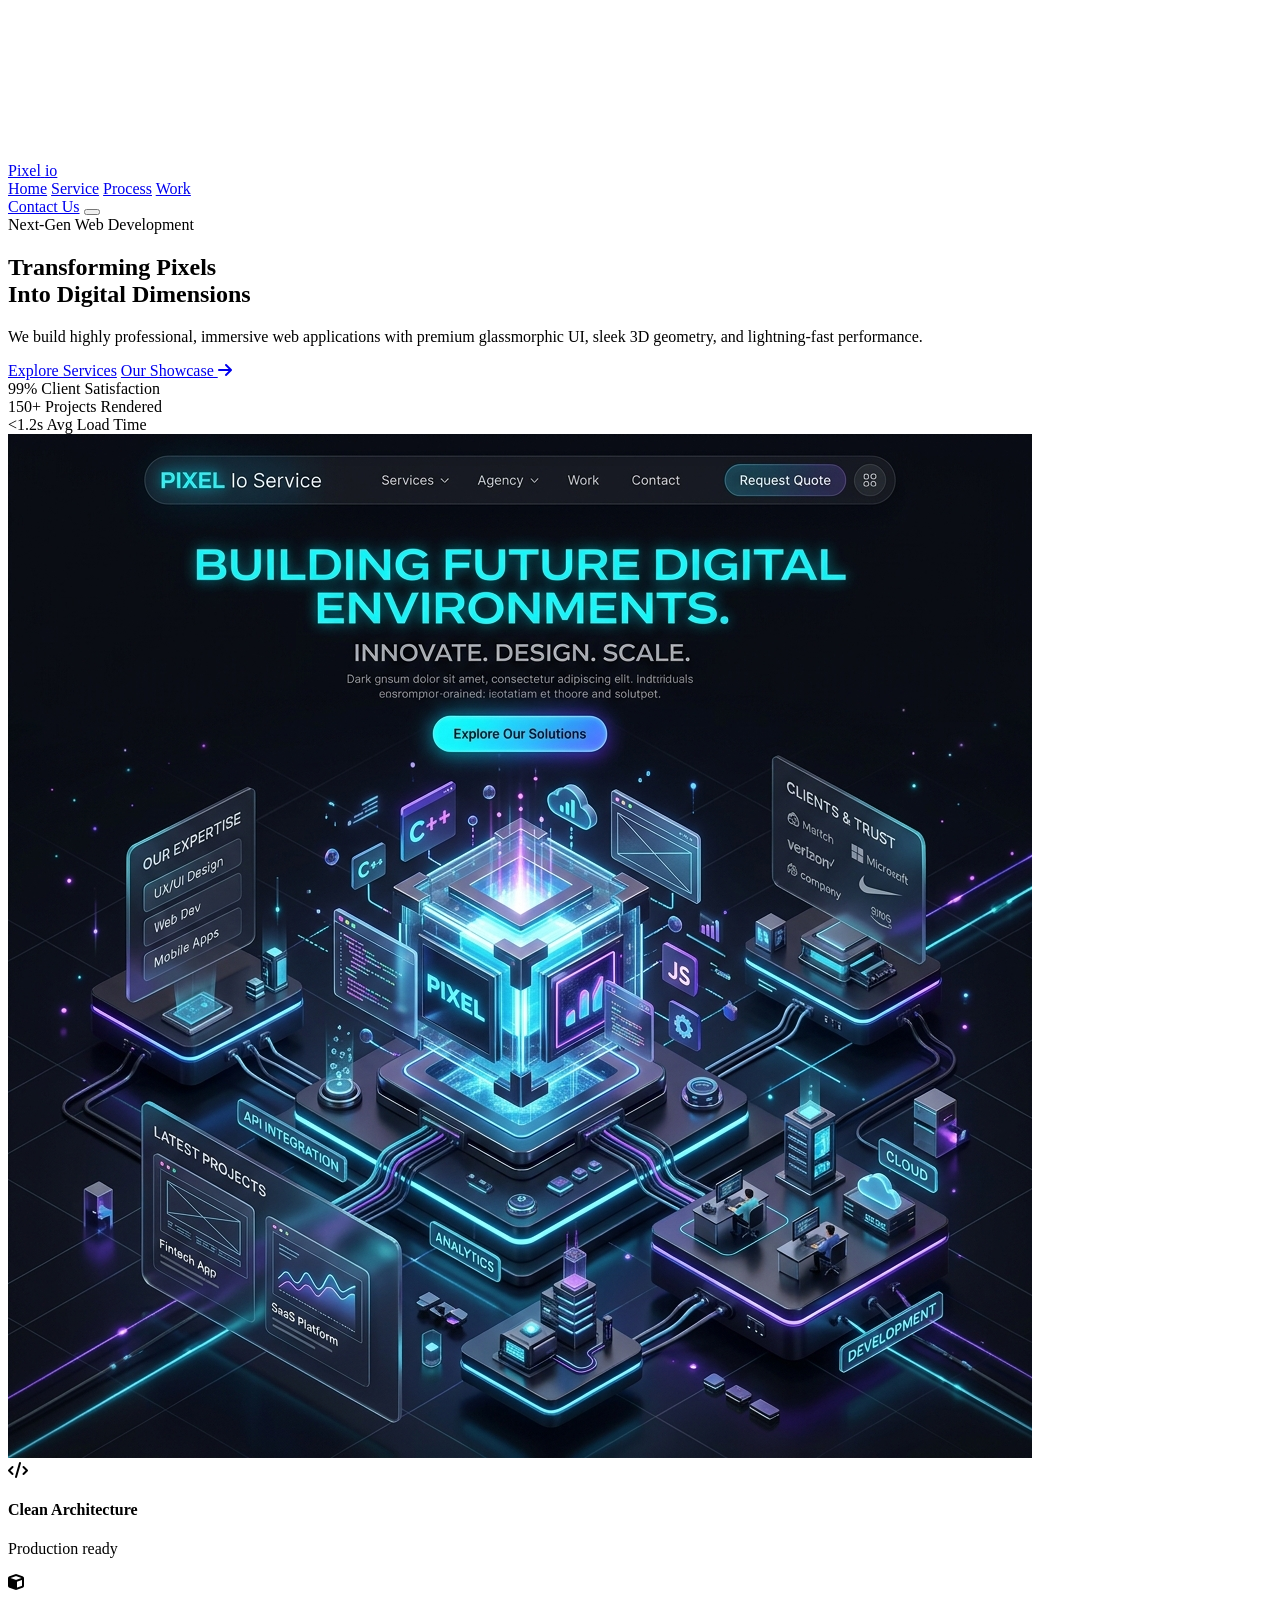
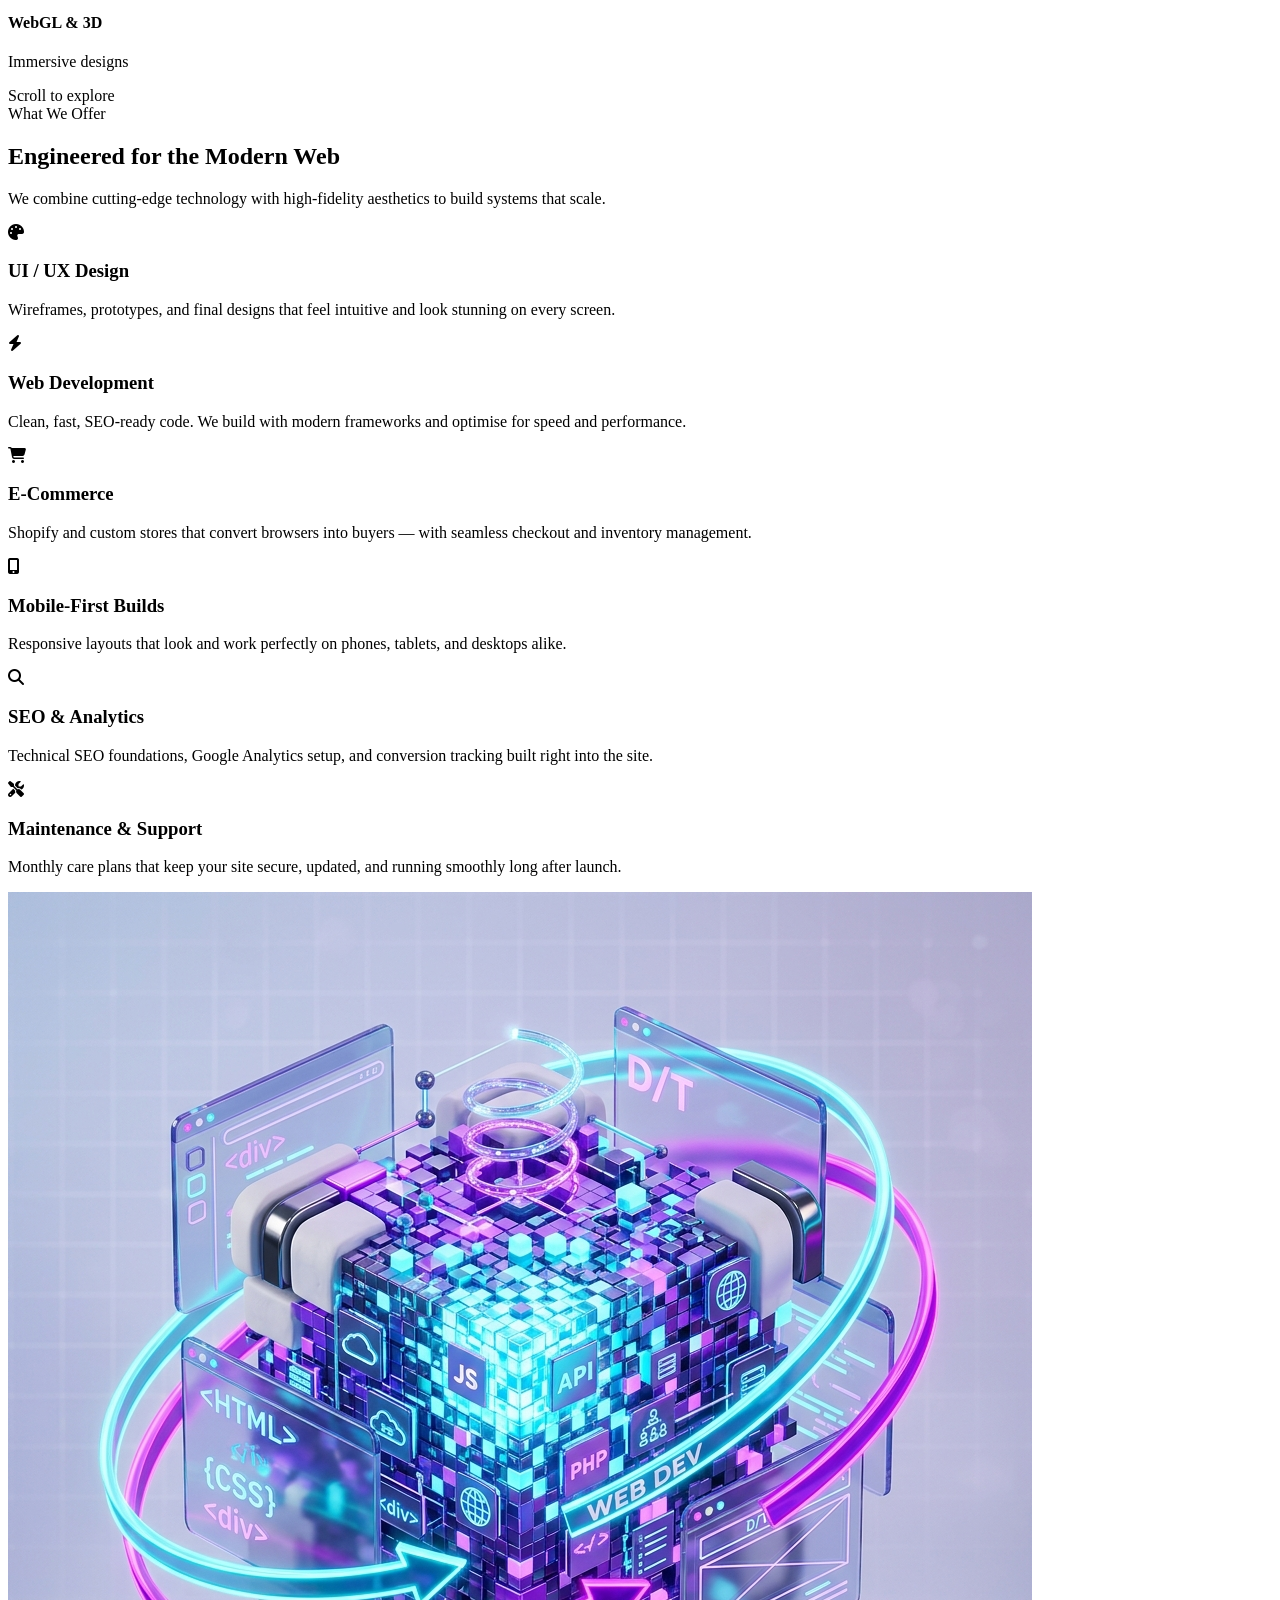
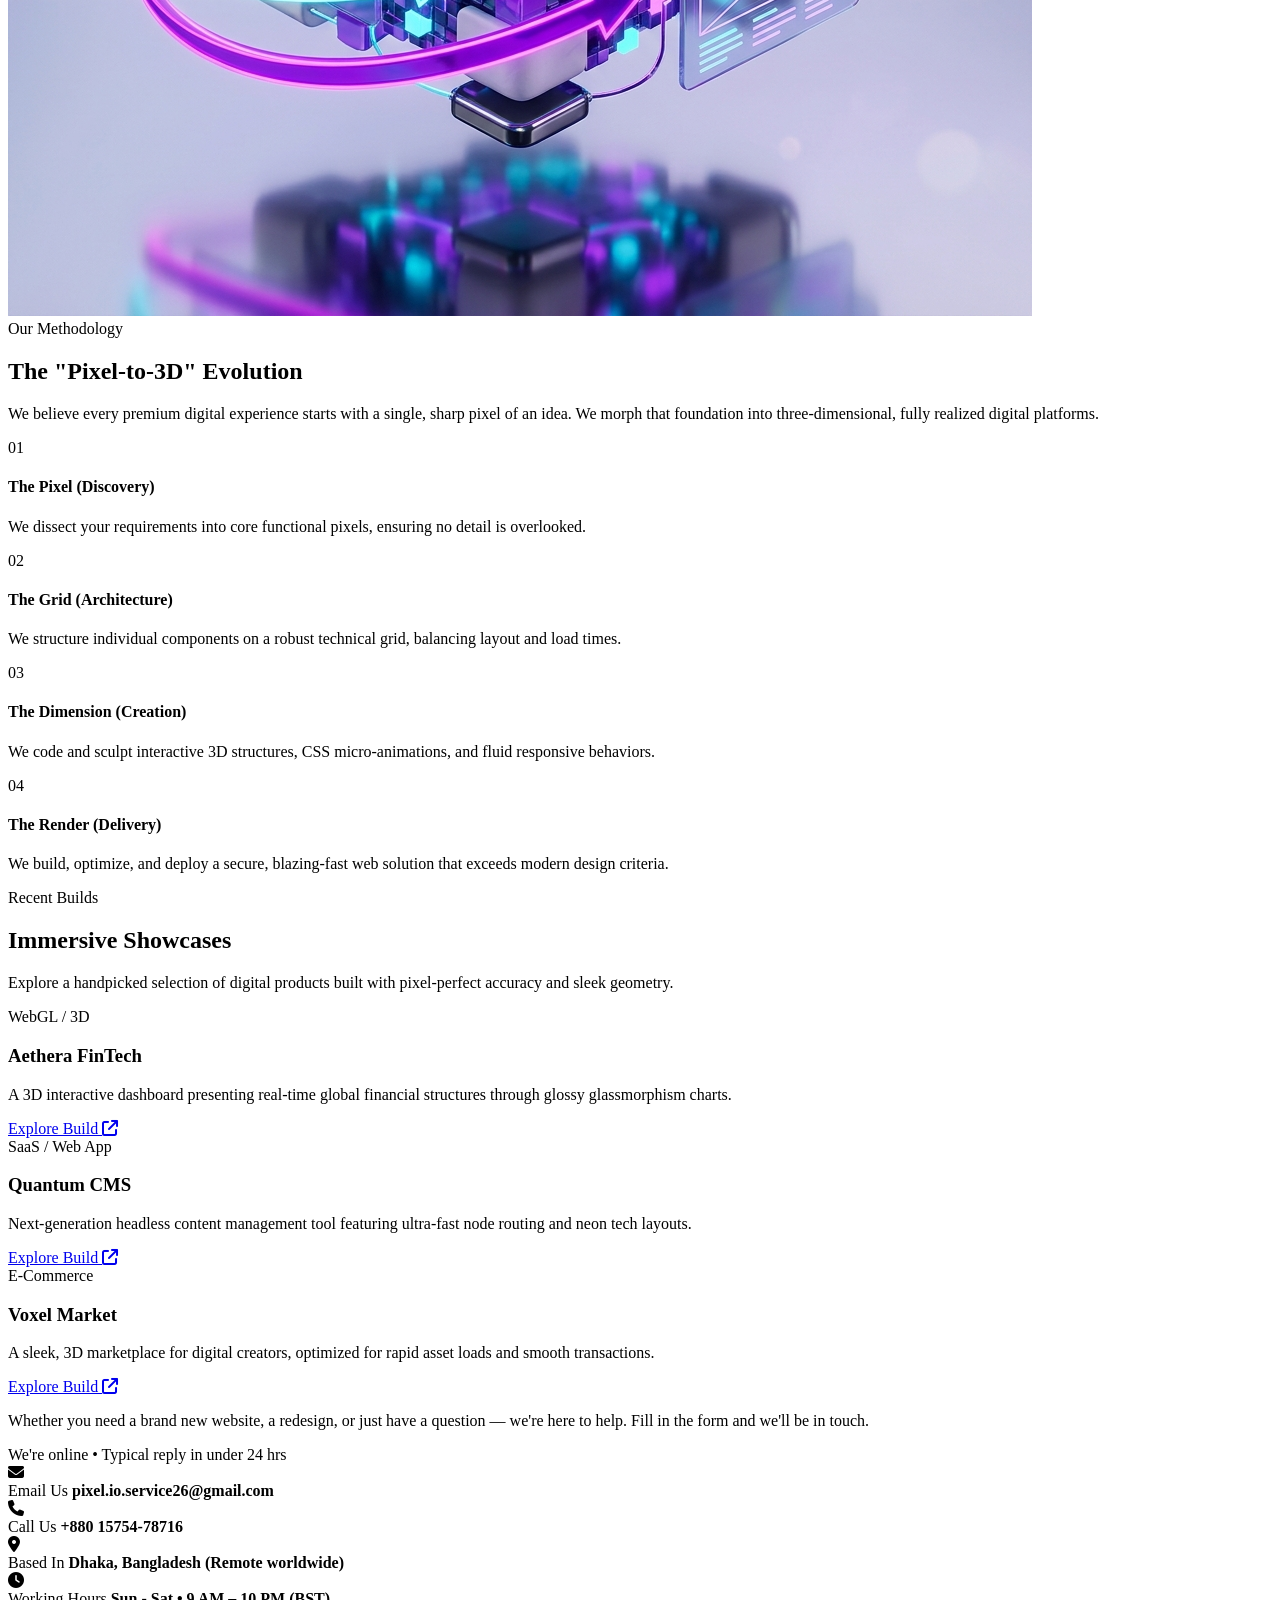
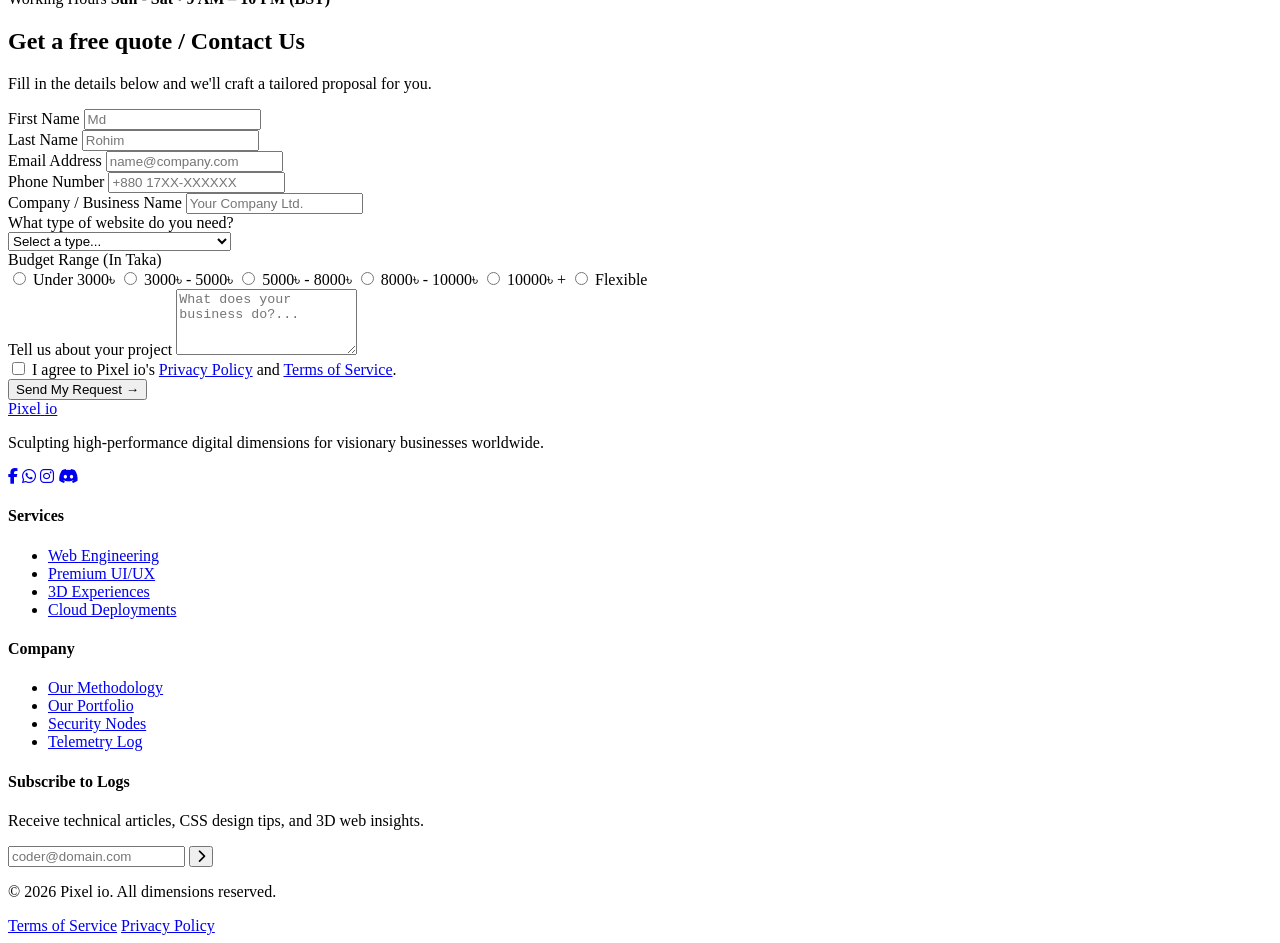
==== commit 5b28225f: "Update index.html" ====
--- a/index.html
+++ b/index.html
@@ -37,7 +37,7 @@
             </nav>
 
             <div class="nav-actions">
-                <a href="#contact" class="btn btn-primary btn-glow">Get a Free Quote / Contact Us</a>
+                <a href="#contact" class="btn btn-primary btn-glow">Contact Us</a>
                 <button class="mobile-menu-toggle" id="menu-toggle" aria-label="Toggle Navigation Menu">
                     <span></span>
                     <span></span>
@@ -189,7 +189,7 @@
             <div class="container concept-container">
                 <div class="concept-visual">
                     <div class="image-wrapper glass-panel">
-                        <img src="assets/mascot_cube.png" alt="Futuristic 3D Mascot Floating Cube" class="mascot-img">
+                        <img src="mascot_cube.png" alt="Futuristic 3D Mascot Floating Cube" class="mascot-img">
                         <div class="glow-sphere cyan-glow-2"></div>
                     </div>
                 </div>
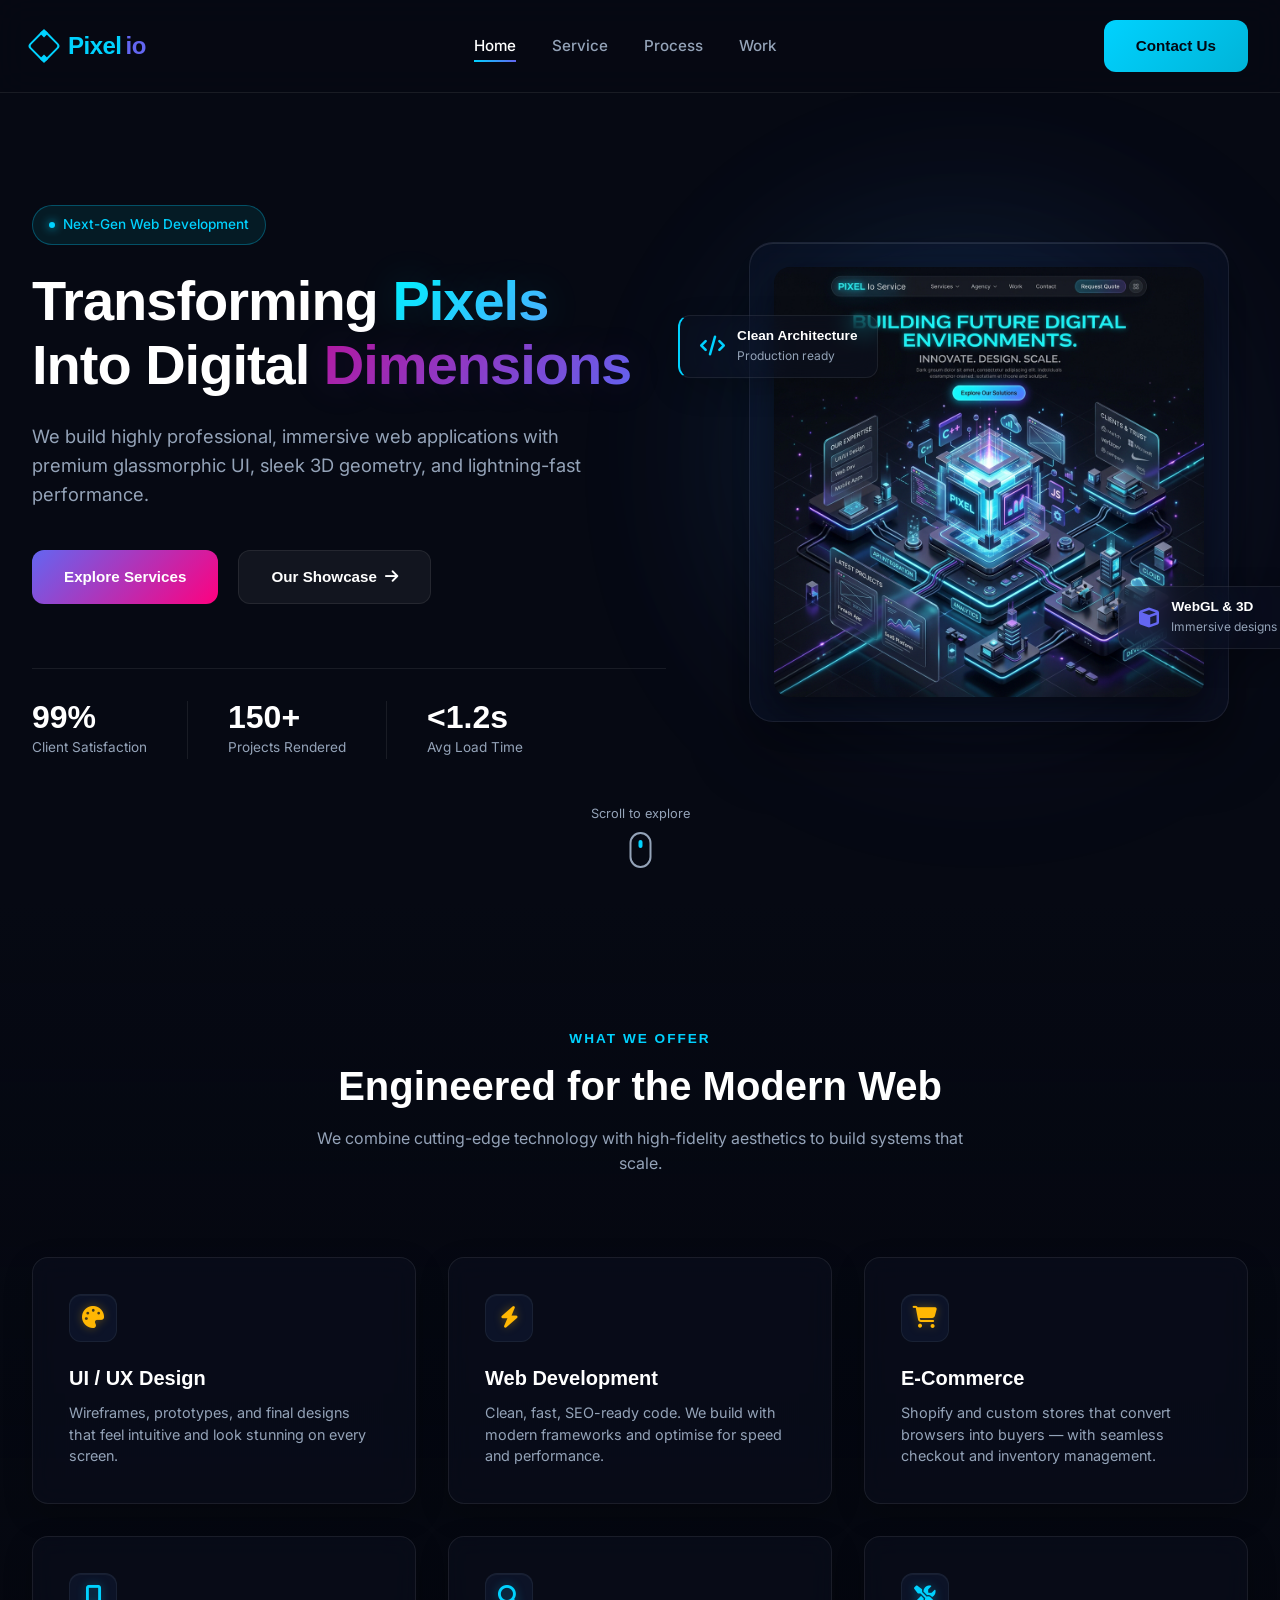
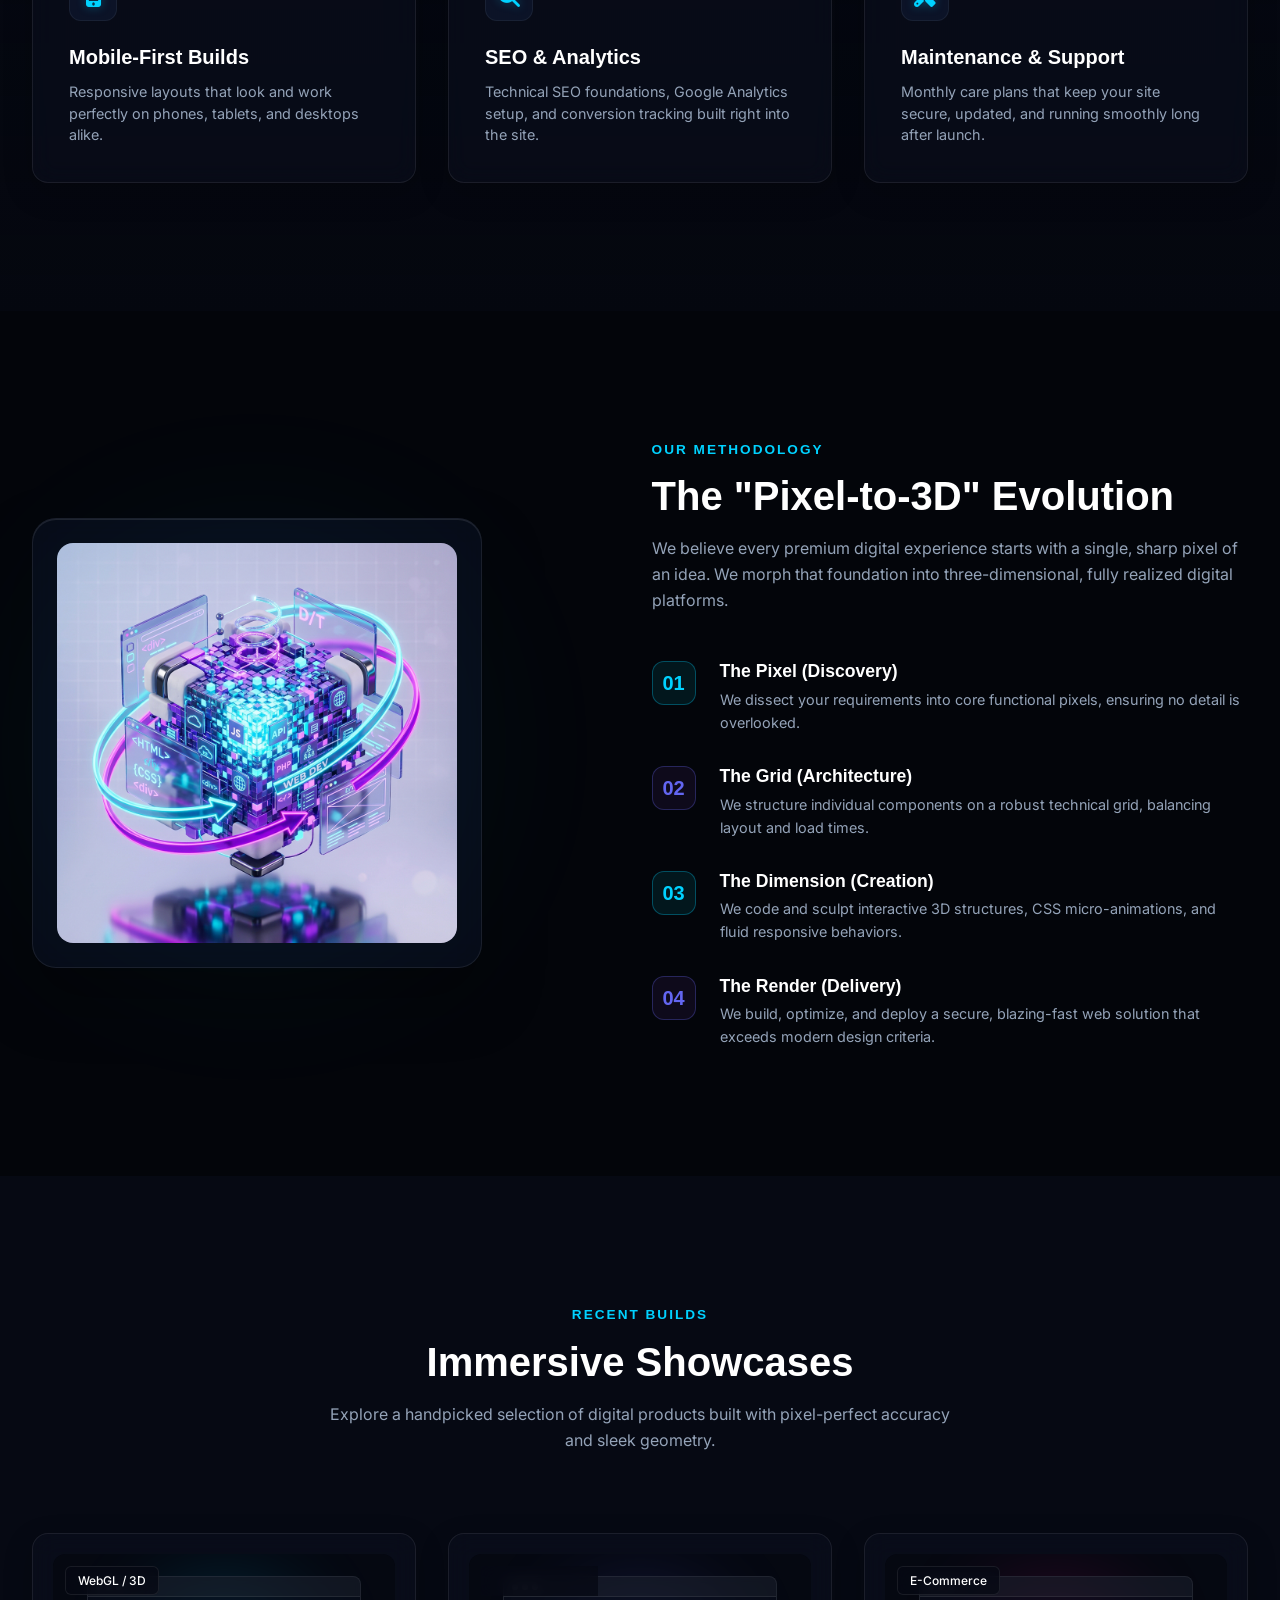
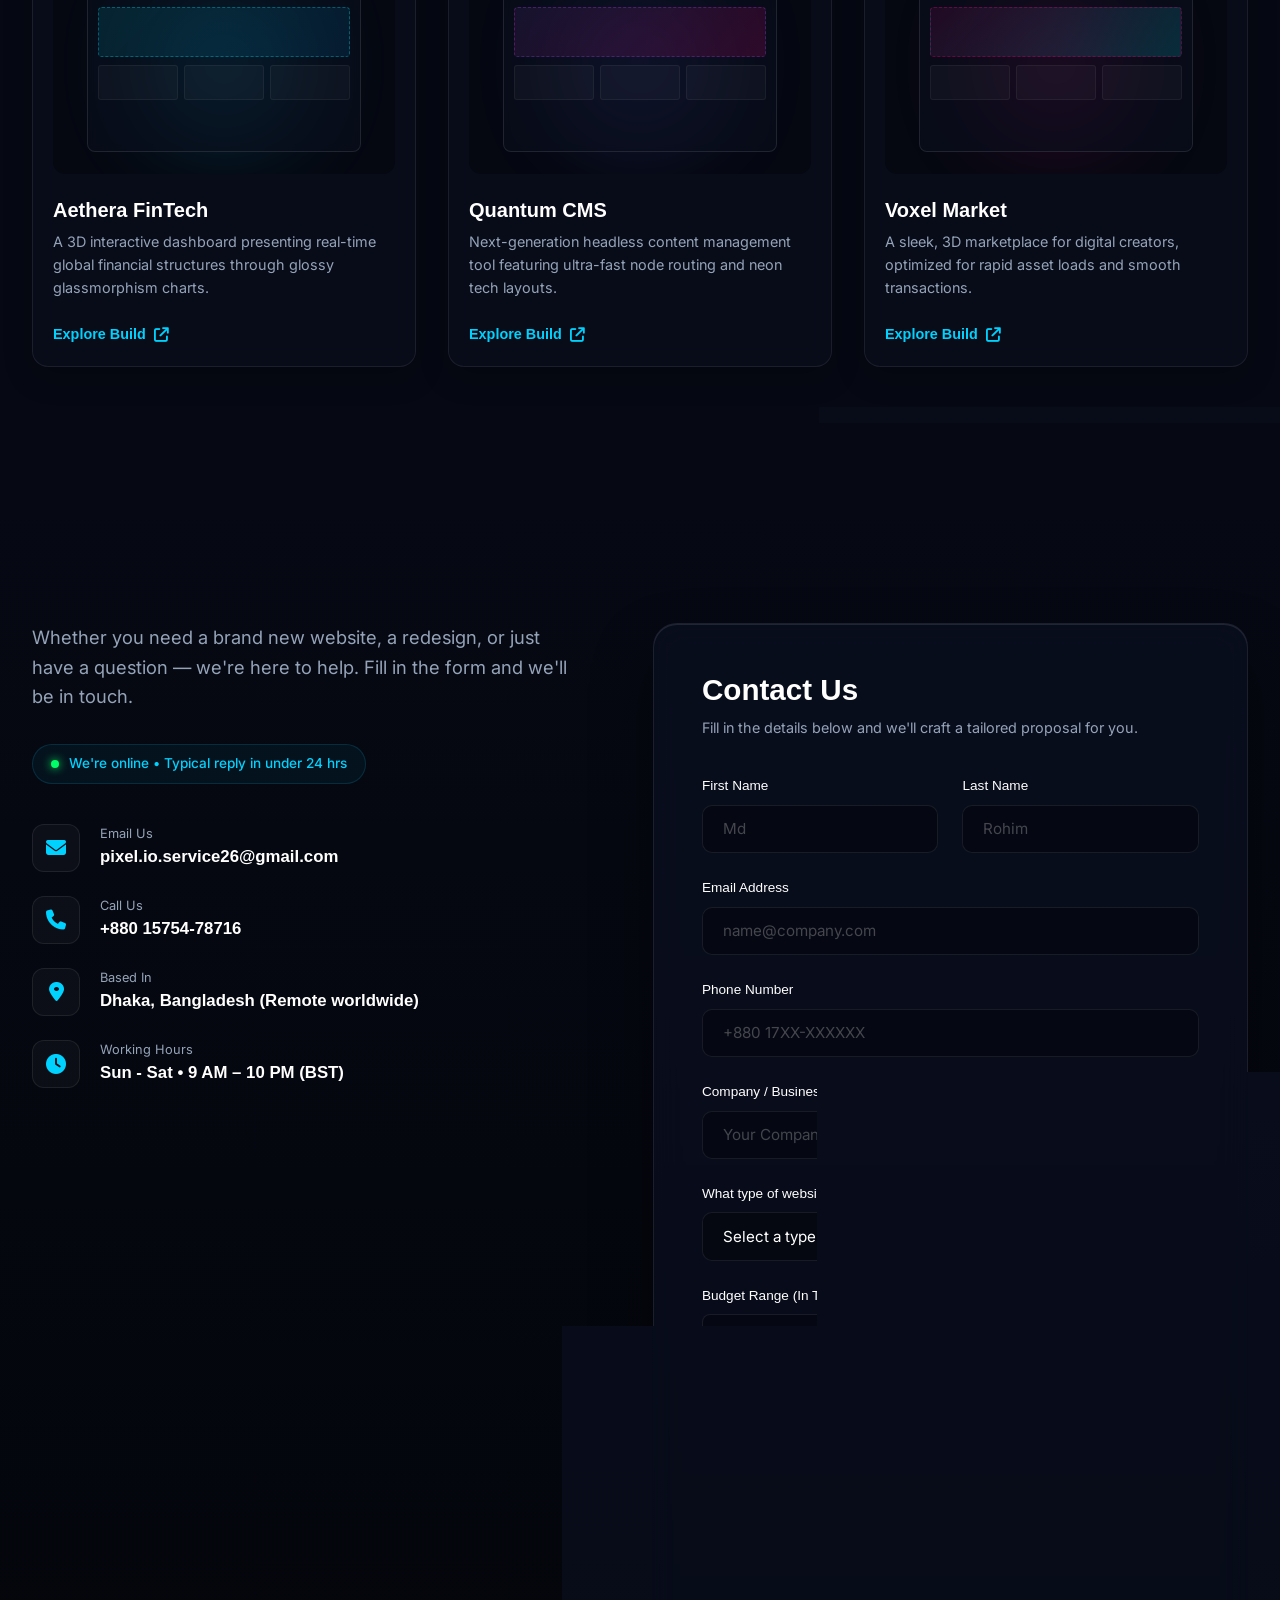
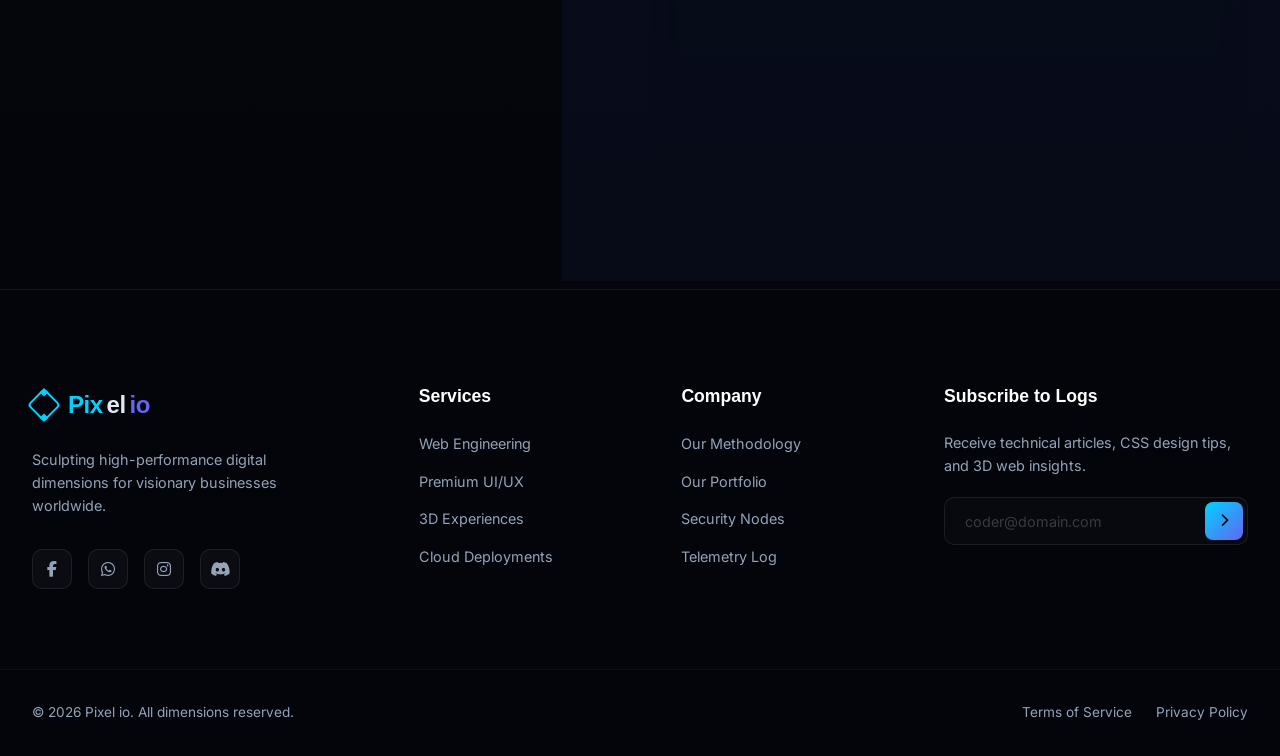
==== commit 28256f20: "Update index.html" ====
--- a/index.html
+++ b/index.html
@@ -26,7 +26,7 @@
                     <span class="pixel-dot top-left"></span>
                     <span class="pixel-dot bottom-right"></span>
                 </div>
-                <span class="logo-text"><span class="logo-pix">Pix</span><span class="logo-el">el</span> <span class="logo-io">io</span></span>
+                <span class="logo-text"><span class="logo-pix">Pixel</span> <span class="logo-io">io</span></span>
             </a>
             
             <nav class="nav-menu" id="nav-menu">
@@ -372,7 +372,7 @@
                 </div>
 
                 <div class="contact-form-wrapper glass-panel">
-                    <h2 class="form-title">Get a free quote / Contact Us</h2>
+                    <h2 class="form-title">Contact Us</h2>
                     <p class="form-subtitle">Fill in the details below and we'll craft a tailored proposal for you.</p>
                     
                     <form id="agency-contact-form" class="contact-form" onsubmit="sendToWhatsApp(event)">
@@ -483,12 +483,12 @@
                     <span class="logo-text"><span class="logo-pix">Pix</span><span class="logo-el">el</span> <span class="logo-io">io</span></span>
                 </a>
                 <p>Sculpting high-performance digital dimensions for visionary businesses worldwide.</p>
-                <div class="social-links">
-                    <a href="#" aria-label="Facebook"><i class="fa-brands fa-facebook-f"></i></a>
-                    <a href="https://wa.me/8801575478716" target="_blank" rel="noopener" aria-label="WhatsApp"><i class="fa-brands fa-whatsapp"></i></a>
-                    <a href="#" aria-label="Instagram"><i class="fa-brands fa-instagram"></i></a>
-                    <a href="#" aria-label="Discord"><i class="fa-brands fa-discord"></i></a>
-                </div>
+               <div class="social-links">
+    <a href="#" aria-label="Facebook"><i class="fa-brands fa-facebook-f"></i></a>
+    <a href="https://wa.me/8801575478716" target="_blank" rel="noopener" aria-label="WhatsApp"><i class="fa-brands fa-whatsapp"></i></a>
+    <a href="#" aria-label="Instagram"><i class="fa-brands fa-instagram"></i></a>
+    <a href="https://discord.gg/vaW8nZbMnj" target="_blank" rel="noopener" aria-label="Discord"><i class="fa-brands fa-discord"></i></a>
+</div>
             </div>
 
             <div class="footer-links">
--- a/style.css
+++ b/style.css
@@ -0,0 +1,1819 @@
+/* ==========================================================================
+   Pixel Io Service - Premium Stylesheet
+   Theme: Sleek Dark, Glassmorphism, 3D Tech Aesthetics
+   ========================================================================== */
+
+/* --- Custom Properties / Design Tokens --- */
+:root {
+    --bg-main: #060913;
+    --bg-darker: #03050a;
+    --bg-card: rgba(15, 22, 42, 0.45);
+    --border-color: rgba(255, 255, 255, 0.08);
+    --border-glow-cyan: rgba(0, 210, 255, 0.3);
+    --border-glow-purple: rgba(99, 102, 241, 0.3);
+    
+    /* Neon Accents */
+    --clr-cyan: #00d2ff;
+    --clr-purple: #6366f1;
+    --clr-magenta: #ff007f;
+    --clr-blue: #38b6ff;
+    --clr-text-main: #e2e8f0;
+    --clr-text-muted: #94a3b8;
+    
+    /* Fonts */
+    --font-heading: 'Outfit', -apple-system, BlinkMacSystemFont, "Segoe UI", Roboto, sans-serif;
+    --font-body: 'Inter', -apple-system, BlinkMacSystemFont, "Segoe UI", Roboto, sans-serif;
+
+    /* Transitions */
+    --transition-fast: 0.2s ease;
+    --transition-normal: 0.4s cubic-bezier(0.16, 1, 0.3, 1);
+    --transition-slow: 0.8s cubic-bezier(0.16, 1, 0.3, 1);
+}
+
+/* --- Global Reset & Base --- */
+*, *::before, *::after {
+    box-sizing: border-box;
+    margin: 0;
+    padding: 0;
+}
+
+html {
+    scroll-behavior: smooth;
+    font-size: 16px;
+    background-color: var(--bg-main);
+    color: var(--clr-text-main);
+    overflow-x: hidden;
+}
+
+body {
+    font-family: var(--font-body);
+    line-height: 1.6;
+    min-height: 100vh;
+}
+
+/* Custom Scrollbar */
+::-webkit-scrollbar {
+    width: 8px;
+}
+::-webkit-scrollbar-track {
+    background: var(--bg-darker);
+}
+::-webkit-scrollbar-thumb {
+    background: rgba(255, 255, 255, 0.1);
+    border-radius: 4px;
+}
+::-webkit-scrollbar-thumb:hover {
+    background: var(--clr-cyan);
+}
+
+/* --- Typography --- */
+h1, h2, h3, h4, h5, h6 {
+    font-family: var(--font-heading);
+    font-weight: 700;
+    line-height: 1.2;
+    color: #ffffff;
+}
+
+a {
+    color: inherit;
+    text-decoration: none;
+    transition: var(--transition-fast);
+}
+
+p {
+    color: var(--clr-text-muted);
+}
+
+img {
+    max-width: 100%;
+    height: auto;
+    display: block;
+}
+
+/* --- Common Layout & Containers --- */
+.container {
+    width: 100%;
+    max-width: 1280px;
+    margin: 0 auto;
+    padding: 0 2rem;
+}
+
+section {
+    padding: 8rem 0;
+    position: relative;
+}
+
+.text-center {
+    text-align: center;
+}
+
+.text-cyan { color: var(--clr-cyan) !important; }
+.text-purple { color: var(--clr-purple) !important; }
+
+/* --- Interactive Canvas Background --- */
+#pixel-bg-canvas {
+    position: fixed;
+    top: 0;
+    left: 0;
+    width: 100%;
+    height: 100%;
+    z-index: -1;
+    pointer-events: all;
+    opacity: 0.85;
+}
+
+/* --- Glassmorphic UI Components --- */
+.glass-panel {
+    background: var(--bg-card);
+    backdrop-filter: blur(16px);
+    -webkit-backdrop-filter: blur(16px);
+    border: 1px solid var(--border-color);
+    border-radius: 24px;
+    box-shadow: 0 30px 60px rgba(0, 0, 0, 0.4), inset 0 1px 0 rgba(255, 255, 255, 0.1);
+}
+
+.glass-card {
+    background: rgba(13, 19, 36, 0.4);
+    backdrop-filter: blur(12px);
+    -webkit-backdrop-filter: blur(12px);
+    border: 1px solid var(--border-color);
+    border-radius: 16px;
+    transition: var(--transition-normal);
+    box-shadow: 0 10px 30px rgba(0, 0, 0, 0.2);
+}
+
+.glass-card:hover {
+    border-color: rgba(255, 255, 255, 0.15);
+    transform: translateY(-5px);
+    box-shadow: 0 20px 40px rgba(0, 0, 0, 0.35);
+}
+
+/* Glow Spheres (Background lights) */
+.glow-sphere {
+    position: absolute;
+    border-radius: 50%;
+    filter: blur(120px);
+    z-index: -1;
+    opacity: 0.15;
+    pointer-events: none;
+}
+
+.cyan-glow {
+    width: 300px;
+    height: 300px;
+    background: var(--clr-cyan);
+    top: 10%;
+    left: 10%;
+}
+
+.purple-glow {
+    width: 400px;
+    height: 400px;
+    background: var(--clr-purple);
+    bottom: 10%;
+    right: 10%;
+}
+
+/* --- Buttons & UI Elements --- */
+.btn {
+    display: inline-flex;
+    align-items: center;
+    justify-content: center;
+    gap: 0.5rem;
+    padding: 0.875rem 2rem;
+    font-family: var(--font-heading);
+    font-weight: 600;
+    font-size: 0.95rem;
+    border-radius: 12px;
+    cursor: pointer;
+    transition: var(--transition-normal);
+    position: relative;
+    overflow: hidden;
+}
+
+.btn-primary {
+    background: linear-gradient(135deg, var(--clr-cyan), #00b4d8);
+    color: #030712;
+    border: none;
+}
+
+.btn-primary:hover {
+    transform: translateY(-2px);
+    box-shadow: 0 12px 24px rgba(0, 242, 254, 0.3);
+}
+
+.btn-glow::after {
+    content: '';
+    position: absolute;
+    top: 0;
+    left: 0;
+    width: 100%;
+    height: 100%;
+    background: linear-gradient(135deg, var(--clr-cyan), #00b4d8);
+    opacity: 0;
+    filter: blur(12px);
+    z-index: -1;
+    transition: var(--transition-normal);
+}
+
+.btn-glow:hover::after {
+    opacity: 0.6;
+}
+
+.btn-glow-purple {
+    background: linear-gradient(135deg, var(--clr-purple), var(--clr-magenta));
+    color: #ffffff;
+    border: none;
+}
+
+.btn-glow-purple:hover {
+    transform: translateY(-2px);
+    box-shadow: 0 12px 24px rgba(157, 78, 221, 0.4);
+}
+
+.btn-glow-purple::after {
+    content: '';
+    position: absolute;
+    top: 0;
+    left: 0;
+    width: 100%;
+    height: 100%;
+    background: linear-gradient(135deg, var(--clr-purple), var(--clr-magenta));
+    opacity: 0;
+    filter: blur(12px);
+    z-index: -1;
+    transition: var(--transition-normal);
+}
+
+.btn-glow-purple:hover::after {
+    opacity: 0.6;
+}
+
+.btn-secondary {
+    background: rgba(255, 255, 255, 0.05);
+    border: 1px solid var(--border-color);
+    color: #ffffff;
+}
+
+.btn-secondary:hover {
+    background: rgba(255, 255, 255, 0.1);
+    border-color: rgba(255, 255, 255, 0.2);
+}
+
+.badge {
+    display: inline-flex;
+    align-items: center;
+    gap: 0.5rem;
+    padding: 0.5rem 1rem;
+    border-radius: 9999px;
+    font-size: 0.85rem;
+    font-weight: 500;
+}
+
+.neon-badge {
+    background: rgba(0, 242, 254, 0.08);
+    border: 1px solid var(--border-glow-cyan);
+    color: var(--clr-cyan);
+    margin-bottom: 1.5rem;
+}
+
+.pulse-dot {
+    width: 6px;
+    height: 6px;
+    background-color: var(--clr-cyan);
+    border-radius: 50%;
+    box-shadow: 0 0 10px var(--clr-cyan);
+    animation: pulse 1.8s infinite;
+}
+
+/* --- Header / Navigation --- */
+.navbar-header {
+    position: fixed;
+    top: 0;
+    left: 0;
+    width: 100%;
+    z-index: 100;
+    border-bottom: 1px solid var(--border-color);
+    background: rgba(6, 9, 19, 0.5);
+    backdrop-filter: blur(16px);
+    -webkit-backdrop-filter: blur(16px);
+    transition: var(--transition-normal);
+}
+
+.navbar-header.sticky {
+    background: rgba(3, 5, 10, 0.85);
+    padding: 0.5rem 0;
+}
+
+.nav-container {
+    max-width: 1280px;
+    margin: 0 auto;
+    padding: 1.25rem 2rem;
+    display: flex;
+    align-items: center;
+    justify-content: space-between;
+    transition: var(--transition-normal);
+}
+
+.navbar-header.sticky .nav-container {
+    padding: 0.75rem 2rem;
+}
+
+/* Futuristic Logo */
+.logo {
+    display: flex;
+    align-items: center;
+    gap: 0.75rem;
+    font-family: var(--font-heading);
+    font-weight: 800;
+    font-size: 1.35rem;
+    letter-spacing: -0.5px;
+}
+
+.logo-pixel-cube {
+    width: 24px;
+    height: 24px;
+    position: relative;
+    border: 2px solid var(--clr-cyan);
+    border-radius: 4px;
+    transform: rotate(45deg);
+    transition: var(--transition-normal);
+}
+
+.logo:hover .logo-pixel-cube {
+    transform: rotate(225deg);
+    border-color: var(--clr-purple);
+}
+
+.pixel-dot {
+    position: absolute;
+    width: 6px;
+    height: 6px;
+    background: var(--clr-cyan);
+}
+
+.pixel-dot.top-left {
+    top: -2px;
+    left: -2px;
+}
+
+.pixel-dot.bottom-right {
+    bottom: -2px;
+    right: -2px;
+}
+
+.logo-text {
+    font-size: 1.5rem;
+    font-weight: 800;
+    letter-spacing: -0.5px;
+    display: inline-flex;
+    align-items: center;
+    gap: 0.25rem;
+}
+
+.logo-pix {
+    color: var(--clr-cyan);
+}
+
+.logo-io {
+    color: var(--clr-purple);
+}
+
+/* Nav Links */
+.nav-menu {
+    display: flex;
+    gap: 2.25rem;
+}
+
+.nav-link {
+    font-size: 0.95rem;
+    font-weight: 500;
+    color: var(--clr-text-muted);
+    position: relative;
+    padding: 0.25rem 0;
+}
+
+.nav-link:hover, .nav-link.active {
+    color: #ffffff;
+}
+
+.nav-link::after {
+    content: '';
+    position: absolute;
+    bottom: 0;
+    left: 0;
+    width: 100%;
+    height: 2px;
+    background: linear-gradient(90deg, var(--clr-cyan), var(--clr-purple));
+    transform: scaleX(0);
+    transform-origin: right;
+    transition: transform var(--transition-normal);
+}
+
+.nav-link:hover::after, .nav-link.active::after {
+    transform: scaleX(1);
+    transform-origin: left;
+}
+
+.nav-actions {
+    display: flex;
+    align-items: center;
+    gap: 1rem;
+}
+
+.mobile-menu-toggle {
+    display: none;
+    flex-direction: column;
+    gap: 5px;
+    width: 30px;
+    background: transparent;
+    border: none;
+    cursor: pointer;
+    z-index: 101;
+}
+
+.mobile-menu-toggle span {
+    display: block;
+    width: 100%;
+    height: 2px;
+    background-color: #ffffff;
+    transition: var(--transition-normal);
+}
+
+/* --- Hero Section --- */
+.hero-section {
+    min-height: 100vh;
+    display: flex;
+    align-items: center;
+    padding-top: 8rem;
+    padding-bottom: 4rem;
+}
+
+.hero-container {
+    display: grid;
+    grid-template-columns: 1.1fr 0.9fr;
+    gap: 4rem;
+    align-items: center;
+}
+
+.hero-title {
+    font-size: 3.5rem;
+    font-weight: 900;
+    line-height: 1.15;
+    letter-spacing: -1px;
+    margin-bottom: 1.5rem;
+}
+
+.gradient-text-1 {
+    background: linear-gradient(135deg, #00f2fe, #4facfe);
+    -webkit-background-clip: text;
+    -webkit-text-fill-color: transparent;
+    text-shadow: 0 0 40px rgba(0, 242, 254, 0.15);
+}
+
+.gradient-text-2 {
+    background: linear-gradient(135deg, #b5179e, var(--clr-purple));
+    -webkit-background-clip: text;
+    -webkit-text-fill-color: transparent;
+    text-shadow: 0 0 40px rgba(157, 78, 221, 0.15);
+}
+
+.hero-subtitle {
+    font-size: 1.15rem;
+    line-height: 1.6;
+    margin-bottom: 2.5rem;
+    max-width: 580px;
+}
+
+.hero-buttons {
+    display: flex;
+    gap: 1.25rem;
+    margin-bottom: 4rem;
+}
+
+.hero-stats {
+    display: flex;
+    gap: 2.5rem;
+    border-top: 1px solid var(--border-color);
+    padding-top: 2rem;
+}
+
+.stat-item {
+    display: flex;
+    flex-direction: column;
+    gap: 0.25rem;
+}
+
+.stat-item.border-left {
+    border-left: 1px solid var(--border-color);
+    padding-left: 2.5rem;
+}
+
+.stat-num {
+    font-family: var(--font-heading);
+    font-size: 2rem;
+    font-weight: 800;
+    color: #ffffff;
+    line-height: 1;
+}
+
+.stat-label {
+    font-size: 0.85rem;
+    color: var(--clr-text-muted);
+}
+
+/* Hero 3D Image Wrapper */
+.hero-visual {
+    position: relative;
+    display: flex;
+    justify-content: center;
+    align-items: center;
+}
+
+.hero-visual .glass-panel {
+    padding: 1.5rem;
+    position: relative;
+    animation: float 6s ease-in-out infinite;
+    max-width: 480px;
+    width: 100%;
+}
+
+.hero-3d-image {
+    width: 100%;
+    border-radius: 16px;
+    box-shadow: 0 15px 35px rgba(0, 0, 0, 0.5);
+    background: #03050a;
+}
+
+/* Floating Glassmorphic Panels */
+.floating-panel {
+    position: absolute;
+    display: flex;
+    align-items: center;
+    gap: 0.75rem;
+    padding: 0.75rem 1.25rem;
+    backdrop-filter: blur(12px);
+    -webkit-backdrop-filter: blur(12px);
+    border-radius: 12px;
+    z-index: 2;
+}
+
+.floating-panel i {
+    font-size: 1.25rem;
+}
+
+.floating-panel h4 {
+    font-size: 0.85rem;
+    margin-bottom: 2px;
+}
+
+.floating-panel p {
+    font-size: 0.75rem;
+}
+
+.fp-1 {
+    top: 15%;
+    left: -15%;
+    animation: float-reverse 7s ease-in-out infinite;
+    border-left: 2px solid var(--clr-cyan);
+}
+
+.fp-2 {
+    bottom: 15%;
+    right: -15%;
+    animation: float 5.5s ease-in-out infinite;
+    border-right: 2px solid var(--clr-purple);
+}
+
+/* Scroll indicator */
+.scroll-indicator {
+    position: absolute;
+    bottom: 2rem;
+    left: 50%;
+    transform: translateX(-50%);
+    display: flex;
+    flex-direction: column;
+    align-items: center;
+    gap: 0.5rem;
+    font-size: 0.8rem;
+    color: var(--clr-text-muted);
+}
+
+.mouse-icon {
+    width: 22px;
+    height: 36px;
+    border: 2px solid var(--clr-text-muted);
+    border-radius: 12px;
+    position: relative;
+}
+
+.mouse-icon .wheel {
+    width: 4px;
+    height: 8px;
+    background-color: var(--clr-cyan);
+    border-radius: 2px;
+    position: absolute;
+    top: 6px;
+    left: 50%;
+    transform: translateX(-50%);
+    animation: scroll-wheel 1.6s infinite;
+}
+
+/* --- Section Header --- */
+.section-header {
+    max-width: 650px;
+    margin: 0 auto 5rem auto;
+}
+
+.section-tag {
+    font-family: var(--font-heading);
+    font-size: 0.85rem;
+    text-transform: uppercase;
+    letter-spacing: 2px;
+    color: var(--clr-cyan);
+    font-weight: 600;
+    margin-bottom: 0.75rem;
+    display: block;
+}
+
+.section-title {
+    font-size: 2.5rem;
+    font-weight: 800;
+    margin-bottom: 1rem;
+}
+
+/* --- Services Section --- */
+.services-section {
+    background: linear-gradient(180deg, var(--bg-main) 0%, rgba(3, 5, 10, 0.4) 100%);
+}
+
+.services-grid-wrapper {
+    width: 100%;
+    margin-top: 4rem;
+}
+
+.services-grid {
+    display: grid;
+    grid-template-columns: repeat(3, 1fr);
+    gap: 2rem;
+}
+
+.service-card {
+    padding: 2.25rem;
+    position: relative;
+    overflow: hidden;
+    height: 100%;
+    display: flex;
+    flex-direction: column;
+}
+
+/* 3D Parallax + Micro-animations */
+.service-card {
+    perspective: 1000px;
+    transform-style: preserve-3d;
+    will-change: transform, box-shadow;
+    transition: transform var(--transition-fast), box-shadow var(--transition-fast);
+}
+
+.service-card .service-icon {
+    position: relative;
+    overflow: hidden;
+}
+
+.service-card .service-icon::before {
+    /* subtle animated gradient ring behind icons */
+    content: '';
+    position: absolute;
+    inset: -35% -35% -35% -35%;
+    background: conic-gradient(from 120deg, rgba(0,210,255,0.08), rgba(99,102,241,0.08), rgba(255,0,127,0.06));
+    transform: rotate(0deg);
+    opacity: 0;
+    transition: transform var(--transition-slow), opacity var(--transition-normal);
+    z-index: 0;
+}
+
+.service-card:hover .service-icon::before {
+    opacity: 1;
+    transform: rotate(45deg) scale(1.02);
+}
+
+.service-card .service-icon > i {
+    position: relative;
+    z-index: 2;
+    transition: transform var(--transition-normal);
+}
+
+.service-card .card-underline {
+    position: absolute;
+    left: 0;
+    bottom: 0;
+    height: 2px;
+    width: 40px;
+    border-radius: 2px;
+    background: linear-gradient(90deg, var(--clr-cyan), var(--clr-purple));
+    transform-origin: left center;
+    transform: scaleX(0);
+    transition: transform var(--transition-normal);
+    z-index: 1;
+}
+
+.service-card:hover .card-underline {
+    transform: scaleX(1);
+}
+
+.service-card h3 {
+    font-size: 1.25rem;
+    margin-bottom: 0.75rem;
+    position: relative;
+    z-index: 1;
+}
+
+.service-card p {
+    font-size: 0.9rem;
+    line-height: 1.5;
+    position: relative;
+    z-index: 1;
+}
+
+.service-icon {
+    width: 48px;
+    height: 48px;
+    border-radius: 12px;
+    background: rgba(15, 28, 53, 0.6);
+    border: 1px solid rgba(255, 255, 255, 0.06);
+    display: flex;
+    align-items: center;
+    justify-content: center;
+    font-size: 1.35rem;
+    margin-bottom: 1.5rem;
+    position: relative;
+    z-index: 1;
+    box-shadow: inset 0 1px 0 rgba(255, 255, 255, 0.05);
+}
+
+.icon-yellow {
+    color: #ffb703;
+    text-shadow: 0 0 10px rgba(255, 183, 3, 0.35);
+}
+
+.icon-cyan-brand {
+    color: var(--clr-cyan);
+    text-shadow: 0 0 10px rgba(0, 210, 255, 0.35);
+}
+
+/* Service Card Glow Hover Background */
+.card-glow-bg {
+    position: absolute;
+    top: 0;
+    left: 0;
+    width: 100%;
+    height: 100%;
+    background: radial-gradient(circle at var(--mouse-x, 50%) var(--mouse-y, 50%), rgba(255, 255, 255, 0.03) 0%, transparent 60%);
+    opacity: 0;
+    transition: opacity 0.3s;
+    pointer-events: none;
+    z-index: 0;
+}
+
+.service-card:hover .card-glow-bg {
+    opacity: 1;
+}
+
+.service-card:hover {
+    border-color: var(--border-glow-cyan);
+}
+
+.service-card:nth-child(even):hover {
+    border-color: var(--border-glow-purple);
+}
+
+/* Services 3D visual wrapper */
+.services-visual-wrapper {
+    display: flex;
+    justify-content: center;
+}
+
+.services-3d-visual {
+    padding: 1rem;
+    position: relative;
+    max-width: 450px;
+    width: 100%;
+}
+
+.services-img {
+    width: 100%;
+    border-radius: 18px;
+    background: #03050a;
+}
+
+.central-glow {
+    width: 250px;
+    height: 250px;
+    background: radial-gradient(circle, var(--clr-purple) 0%, transparent 70%);
+    top: 50%;
+    left: 50%;
+    transform: translate(-50%, -50%);
+    opacity: 0.25;
+}
+
+/* --- Concept / Process Section --- */
+.concept-section {
+    background: var(--bg-darker);
+}
+
+.concept-container {
+    display: grid;
+    grid-template-columns: 0.95fr 1.05fr;
+    gap: 5rem;
+    align-items: center;
+}
+
+.concept-visual .glass-panel {
+    padding: 1.5rem;
+    max-width: 450px;
+    width: 100%;
+    animation: float 6.5s ease-in-out infinite;
+}
+
+.mascot-img {
+    width: 100%;
+    border-radius: 16px;
+    background: #03050a;
+}
+
+.cyan-glow-2 {
+    width: 320px;
+    height: 320px;
+    background: var(--clr-cyan);
+    top: 15%;
+    right: 15%;
+    opacity: 0.1;
+}
+
+/* Methodology Steps */
+.concept-steps {
+    display: flex;
+    flex-direction: column;
+    gap: 2rem;
+    margin-top: 3rem;
+}
+
+.step-item {
+    display: flex;
+    gap: 1.5rem;
+}
+
+.step-number {
+    font-family: var(--font-heading);
+    font-size: 1.25rem;
+    font-weight: 800;
+    color: var(--clr-cyan);
+    width: 44px;
+    height: 44px;
+    background: rgba(0, 242, 254, 0.08);
+    border: 1px solid var(--border-glow-cyan);
+    border-radius: 12px;
+    display: flex;
+    align-items: center;
+    justify-content: center;
+    flex-shrink: 0;
+}
+
+.step-item:nth-child(even) .step-number {
+    color: var(--clr-purple);
+    background: rgba(157, 78, 221, 0.08);
+    border-color: var(--border-glow-purple);
+}
+
+.step-text h4 {
+    font-size: 1.1rem;
+    margin-bottom: 0.35rem;
+}
+
+.step-text p {
+    font-size: 0.9rem;
+}
+
+/* --- Portfolio Showcase --- */
+.portfolio-grid {
+    display: grid;
+    grid-template-columns: repeat(3, 1fr);
+    gap: 2rem;
+}
+
+.portfolio-card {
+    padding: 1.25rem;
+    height: 100%;
+    display: flex;
+    flex-direction: column;
+}
+
+.portfolio-img-wrapper {
+    position: relative;
+    height: 220px;
+    border-radius: 12px;
+    overflow: hidden;
+    background: #050811;
+    margin-bottom: 1.5rem;
+    display: flex;
+    align-items: center;
+    justify-content: center;
+}
+
+.portfolio-preview-glow {
+    position: absolute;
+    width: 140px;
+    height: 140px;
+    border-radius: 50%;
+    filter: blur(50px);
+    opacity: 0.25;
+    z-index: 1;
+}
+
+.portfolio-preview-glow.cyan { background: var(--clr-cyan); }
+.portfolio-preview-glow.purple { background: var(--clr-purple); }
+.portfolio-preview-glow.magenta { background: var(--clr-magenta); }
+
+/* Mock UI Design elements inside portfolio images */
+.mock-ui {
+    width: 80%;
+    height: 80%;
+    border: 1px solid rgba(255, 255, 255, 0.1);
+    border-radius: 8px;
+    background: rgba(10, 15, 30, 0.6);
+    backdrop-filter: blur(4px);
+    z-index: 2;
+    display: flex;
+    flex-direction: column;
+    overflow: hidden;
+}
+
+.mock-header {
+    height: 20px;
+    background: rgba(255, 255, 255, 0.04);
+    border-bottom: 1px solid rgba(255, 255, 255, 0.08);
+    display: flex;
+    align-items: center;
+    gap: 4px;
+    padding: 0 8px;
+}
+
+.mock-dot {
+    width: 6px;
+    height: 6px;
+    border-radius: 50%;
+    background: rgba(255, 255, 255, 0.2);
+}
+
+.mock-body {
+    flex: 1;
+    padding: 10px;
+    display: flex;
+    flex-direction: column;
+    gap: 8px;
+}
+
+.mock-hero-box {
+    height: 50px;
+    background: linear-gradient(135deg, rgba(0, 242, 254, 0.1) 0%, rgba(0, 119, 182, 0.15) 100%);
+    border: 1px dashed rgba(0, 242, 254, 0.3);
+    border-radius: 4px;
+}
+
+.mock-hero-box.purple-bg {
+    background: linear-gradient(135deg, rgba(157, 78, 221, 0.1) 0%, rgba(255, 0, 127, 0.15) 100%);
+    border-color: rgba(157, 78, 221, 0.3);
+}
+
+.mock-hero-box.magenta-bg {
+    background: linear-gradient(135deg, rgba(255, 0, 127, 0.1) 0%, rgba(0, 242, 254, 0.15) 100%);
+    border-color: rgba(255, 0, 127, 0.3);
+}
+
+.mock-grid-box {
+    display: grid;
+    grid-template-columns: repeat(3, 1fr);
+    gap: 6px;
+}
+
+.mock-grid-box span {
+    height: 35px;
+    background: rgba(255, 255, 255, 0.03);
+    border: 1px solid rgba(255, 255, 255, 0.05);
+    border-radius: 3px;
+}
+
+.portfolio-tag {
+    position: absolute;
+    top: 12px;
+    left: 12px;
+    background: rgba(6, 9, 19, 0.75);
+    backdrop-filter: blur(8px);
+    -webkit-backdrop-filter: blur(8px);
+    border: 1px solid var(--border-color);
+    padding: 0.25rem 0.75rem;
+    border-radius: 6px;
+    font-size: 0.75rem;
+    font-weight: 500;
+    color: #ffffff;
+    z-index: 3;
+}
+
+.portfolio-info {
+    flex: 1;
+    display: flex;
+    flex-direction: column;
+}
+
+.portfolio-info h3 {
+    font-size: 1.25rem;
+    margin-bottom: 0.5rem;
+}
+
+.portfolio-info p {
+    font-size: 0.9rem;
+    margin-bottom: 1.5rem;
+    flex: 1;
+}
+
+.portfolio-link {
+    font-family: var(--font-heading);
+    font-weight: 600;
+    font-size: 0.9rem;
+    color: var(--clr-cyan);
+    display: inline-flex;
+    align-items: center;
+    gap: 0.5rem;
+}
+
+.portfolio-card:hover .portfolio-link {
+    color: #ffffff;
+    gap: 0.75rem;
+}
+
+/* --- Contact Section --- */
+.contact-section {
+    background: linear-gradient(180deg, var(--bg-main) 0%, var(--bg-darker) 100%);
+}
+
+.contact-container {
+    display: grid;
+    grid-template-columns: 1fr 1.1fr;
+    gap: 5rem;
+    align-items: flex-start;
+}
+
+.contact-top-text {
+    font-size: 1.15rem;
+    line-height: 1.6;
+    color: var(--clr-text-muted);
+    margin-bottom: 2rem;
+}
+
+.online-status-badge {
+    display: inline-flex;
+    align-items: center;
+    gap: 0.65rem;
+    padding: 0.5rem 1.1rem;
+    background: rgba(0, 210, 255, 0.05);
+    border: 1px solid rgba(0, 210, 255, 0.15);
+    border-radius: 30px;
+    font-size: 0.85rem;
+    color: var(--clr-cyan);
+    margin-bottom: 2.5rem;
+    font-weight: 500;
+}
+
+.online-dot {
+    width: 8px;
+    height: 8px;
+    background: #00ff66;
+    border-radius: 50%;
+    box-shadow: 0 0 10px #00ff66;
+    display: inline-block;
+    animation: pulse-green 1.8s infinite;
+}
+
+.contact-info-list {
+    display: flex;
+    flex-direction: column;
+    gap: 1.5rem;
+}
+
+.contact-info-item {
+    display: flex;
+    align-items: center;
+    gap: 1.25rem;
+}
+
+.info-icon {
+    width: 48px;
+    height: 48px;
+    border-radius: 12px;
+    background: rgba(255, 255, 255, 0.03);
+    border: 1px solid var(--border-color);
+    display: flex;
+    align-items: center;
+    justify-content: center;
+    font-size: 1.25rem;
+    color: var(--clr-cyan);
+}
+
+.contact-info-item span {
+    display: block;
+    font-size: 0.8rem;
+    color: var(--clr-text-muted);
+}
+
+.contact-info-item strong {
+    font-family: var(--font-heading);
+    font-size: 1.05rem;
+    color: #ffffff;
+}
+
+.social-circles {
+    display: flex;
+    gap: 1rem;
+    margin-top: 3.5rem;
+}
+
+.social-circle {
+    width: 42px;
+    height: 42px;
+    border-radius: 50%;
+    display: flex;
+    align-items: center;
+    justify-content: center;
+    font-family: var(--font-heading);
+    font-weight: 700;
+    font-size: 0.9rem;
+    color: #ffffff;
+    transition: var(--transition-normal);
+    border: 1px solid rgba(255, 255, 255, 0.05);
+}
+
+.fb-circle {
+    background: #1877f2;
+    box-shadow: 0 4px 15px rgba(24, 119, 242, 0.3);
+}
+
+.wh-circle {
+    background: #25d366;
+    box-shadow: 0 4px 15px rgba(37, 211, 102, 0.3);
+}
+
+.in-circle {
+    background: #e1306c;
+    box-shadow: 0 4px 15px rgba(225, 48, 108, 0.3);
+}
+
+.social-circle:hover {
+    transform: translateY(-3px) scale(1.05);
+    filter: brightness(1.1);
+}
+
+/* Form Styling */
+.contact-form-wrapper {
+    padding: 3rem;
+}
+
+.form-title {
+    font-size: 1.85rem;
+    font-weight: 800;
+    margin-bottom: 0.5rem;
+    line-height: 1.2;
+}
+
+.form-subtitle {
+    font-size: 0.9rem;
+    color: var(--clr-text-muted);
+    margin-bottom: 2.25rem;
+}
+
+.contact-form {
+    display: flex;
+    flex-direction: column;
+    gap: 1.5rem;
+}
+
+.form-row {
+    display: grid;
+    grid-template-columns: 1fr 1fr;
+    gap: 1.5rem;
+}
+
+.form-group {
+    display: flex;
+    flex-direction: column;
+    gap: 0.5rem;
+}
+
+.form-group label {
+    font-family: var(--font-heading);
+    font-size: 0.85rem;
+    font-weight: 500;
+    color: #ffffff;
+}
+
+.form-group input, 
+.form-group textarea, 
+.form-group select {
+    background: rgba(3, 5, 10, 0.5);
+    border: 1px solid var(--border-color);
+    border-radius: 10px;
+    padding: 0.85rem 1.25rem;
+    font-family: var(--font-body);
+    font-size: 0.95rem;
+    color: #ffffff;
+    transition: var(--transition-fast);
+    outline: none;
+    width: 100%;
+}
+
+.form-group input::placeholder, 
+.form-group textarea::placeholder {
+    color: rgba(255, 255, 255, 0.25);
+}
+
+.form-group input:focus, 
+.form-group textarea:focus, 
+.form-group select:focus {
+    border-color: var(--clr-cyan);
+    box-shadow: 0 0 15px rgba(0, 210, 255, 0.15);
+}
+
+/* Custom Select Dropdown logic */
+.custom-select-wrapper {
+    position: relative;
+}
+
+.custom-select-wrapper select {
+    appearance: none;
+    -webkit-appearance: none;
+    -moz-appearance: none;
+    cursor: pointer;
+    padding-right: 2.5rem;
+}
+
+.custom-select-wrapper::after {
+    content: '\f078';
+    font-family: 'Font Awesome 6 Free';
+    font-weight: 900;
+    font-size: 0.8rem;
+    color: var(--clr-text-muted);
+    position: absolute;
+    right: 1.25rem;
+    top: 50%;
+    transform: translateY(-50%);
+    pointer-events: none;
+}
+
+/* Budget Selector Grid */
+.budget-grid {
+    display: grid;
+    grid-template-columns: repeat(3, 1fr);
+    gap: 0.75rem;
+}
+
+.budget-option {
+    position: relative;
+    cursor: pointer;
+}
+
+.budget-option input {
+    position: absolute;
+    opacity: 0;
+    width: 0;
+    height: 0;
+}
+
+.budget-option span {
+    display: flex;
+    align-items: center;
+    justify-content: center;
+    padding: 0.85rem 0.5rem;
+    background: rgba(3, 5, 10, 0.4);
+    border: 1px solid var(--border-color);
+    border-radius: 8px;
+    font-size: 0.78rem;
+    font-family: var(--font-heading);
+    font-weight: 500;
+    color: var(--clr-text-muted);
+    text-align: center;
+    white-space: nowrap;
+    transition: var(--transition-fast);
+}
+
+.budget-option input:checked + span {
+    background: rgba(0, 210, 255, 0.05);
+    border-color: var(--clr-cyan);
+    color: #ffffff;
+    box-shadow: 0 0 12px rgba(0, 210, 255, 0.18);
+}
+
+.budget-option:hover span {
+    border-color: rgba(255, 255, 255, 0.15);
+    color: #ffffff;
+}
+
+/* Custom Checkbox Group */
+.checkbox-container {
+    display: flex;
+    align-items: flex-start;
+    gap: 0.75rem;
+    cursor: pointer;
+    user-select: none;
+    font-size: 0.85rem;
+    line-height: 1.4;
+    color: var(--clr-text-muted);
+}
+
+.checkbox-container input {
+    margin-top: 0.2rem;
+    width: 16px;
+    height: 16px;
+    border-radius: 4px;
+    border: 1px solid var(--border-color);
+    background: rgba(3, 5, 10, 0.5);
+    cursor: pointer;
+    accent-color: var(--clr-cyan);
+}
+
+.link-cyan {
+    color: var(--clr-cyan);
+    font-weight: 500;
+}
+
+.link-cyan:hover {
+    text-decoration: underline;
+}
+
+@keyframes pulse-green {
+    0% {
+        transform: scale(0.95);
+        box-shadow: 0 0 0 0 rgba(0, 255, 102, 0.7);
+    }
+    70% {
+        transform: scale(1);
+        box-shadow: 0 0 0 6px rgba(0, 255, 102, 0);
+    }
+    100% {
+        transform: scale(0.95);
+        box-shadow: 0 0 0 0 rgba(0, 255, 102, 0);
+    }
+}
+
+.btn-block {
+    width: 100%;
+    margin-top: 1rem;
+}
+
+/* --- Footer --- */
+.main-footer {
+    border-top: 1px solid var(--border-color);
+    background: #03050a;
+    padding-top: 6rem;
+    padding-bottom: 2rem;
+}
+
+.footer-container {
+    display: grid;
+    grid-template-columns: 1.3fr 0.8fr 0.8fr 1.1fr;
+    gap: 4rem;
+    margin-bottom: 5rem;
+}
+
+.footer-brand p {
+    margin-top: 1.5rem;
+    margin-bottom: 2rem;
+    max-width: 280px;
+    font-size: 0.9rem;
+}
+
+.social-links {
+    display: flex;
+    gap: 1rem;
+}
+
+.social-links a {
+    width: 40px;
+    height: 40px;
+    border-radius: 10px;
+    background: rgba(255, 255, 255, 0.03);
+    border: 1px solid var(--border-color);
+    display: flex;
+    align-items: center;
+    justify-content: center;
+    color: var(--clr-text-muted);
+}
+
+.social-links a:hover {
+    color: var(--clr-cyan);
+    border-color: var(--border-glow-cyan);
+    box-shadow: 0 0 10px rgba(0, 242, 254, 0.15);
+    transform: translateY(-2px);
+}
+
+.footer-links h4 {
+    font-size: 1.1rem;
+    margin-bottom: 1.5rem;
+}
+
+.footer-links ul {
+    list-style: none;
+    display: flex;
+    flex-direction: column;
+    gap: 0.75rem;
+}
+
+.footer-links ul a {
+    font-size: 0.9rem;
+    color: var(--clr-text-muted);
+}
+
+.footer-links ul a:hover {
+    color: #ffffff;
+    padding-left: 4px;
+}
+
+.footer-links p {
+    font-size: 0.9rem;
+    margin-bottom: 1.25rem;
+}
+
+/* Subscribe input styling */
+.subscribe-form {
+    display: flex;
+    background: rgba(255, 255, 255, 0.02);
+    border: 1px solid var(--border-color);
+    border-radius: 10px;
+    overflow: hidden;
+    padding: 0.25rem;
+}
+
+.subscribe-form input {
+    flex: 1;
+    background: transparent;
+    border: none;
+    outline: none;
+    padding: 0.65rem 1rem;
+    color: #ffffff;
+    font-family: var(--font-body);
+    font-size: 0.9rem;
+}
+
+.subscribe-form input::placeholder {
+    color: rgba(255, 255, 255, 0.2);
+}
+
+.subscribe-form .btn-icon {
+    width: 38px;
+    height: 38px;
+    border-radius: 8px;
+    background: linear-gradient(135deg, var(--clr-cyan), var(--clr-purple));
+    border: none;
+    color: #030712;
+    cursor: pointer;
+    display: flex;
+    align-items: center;
+    justify-content: center;
+    transition: var(--transition-fast);
+}
+
+.subscribe-form .btn-icon:hover {
+    box-shadow: 0 0 10px rgba(0, 242, 254, 0.25);
+}
+
+.footer-bottom {
+    border-top: 1px solid rgba(255, 255, 255, 0.04);
+    padding-top: 2rem;
+}
+
+.footer-bottom-container {
+    display: flex;
+    justify-content: space-between;
+    align-items: center;
+    font-size: 0.85rem;
+    color: var(--clr-text-muted);
+}
+
+.footer-legal {
+    display: flex;
+    gap: 1.5rem;
+}
+
+.footer-legal a:hover {
+    color: #ffffff;
+}
+
+/* --- Animations --- */
+@keyframes pulse {
+    0% {
+        transform: scale(0.95);
+        box-shadow: 0 0 0 0 rgba(0, 242, 254, 0.7);
+    }
+    70% {
+        transform: scale(1);
+        box-shadow: 0 0 0 8px rgba(0, 242, 254, 0);
+    }
+    100% {
+        transform: scale(0.95);
+        box-shadow: 0 0 0 0 rgba(0, 242, 254, 0);
+    }
+}
+
+@keyframes float {
+    0%, 100% {
+        transform: translateY(0px) rotate(0deg);
+    }
+    50% {
+        transform: translateY(-12px) rotate(1deg);
+    }
+}
+
+@keyframes float-reverse {
+    0%, 100% {
+        transform: translateY(0px) rotate(0deg);
+    }
+    50% {
+        transform: translateY(12px) rotate(-1deg);
+    }
+}
+
+@keyframes scroll-wheel {
+    0% {
+        opacity: 1;
+        top: 6px;
+    }
+    50% {
+        opacity: 0.3;
+        top: 18px;
+    }
+    100% {
+        opacity: 0;
+        top: 6px;
+    }
+}
+
+/* --- Responsive Adaptations --- */
+@media (max-width: 1024px) {
+    section {
+        padding: 6rem 0;
+    }
+    
+    .container {
+        padding: 0 1.5rem;
+    }
+    
+    .hero-container, 
+    .services-grid-wrapper, 
+    .concept-container, 
+    .contact-container {
+        grid-template-columns: 1fr;
+        gap: 3.5rem;
+    }
+    
+    .hero-content {
+        text-align: center;
+        display: flex;
+        flex-direction: column;
+        align-items: center;
+    }
+    
+    .hero-subtitle {
+        margin-left: auto;
+        margin-right: auto;
+    }
+    
+    .hero-buttons {
+        justify-content: center;
+    }
+    
+    .hero-stats {
+        width: 100%;
+        justify-content: center;
+    }
+    
+    .services-grid {
+        grid-template-columns: 1fr 1fr;
+    }
+    
+    .concept-visual {
+        display: flex;
+        justify-content: center;
+    }
+    
+    .portfolio-grid {
+        grid-template-columns: 1fr 1fr;
+    }
+    
+    .footer-container {
+        grid-template-columns: 1fr 1fr;
+        gap: 3rem;
+    }
+
+    /* Prevent floating panels from creating horizontal overflow */
+    .fp-1 {
+        left: -5%;
+    }
+    .fp-2 {
+        right: -5%;
+    }
+}
+
+@media (max-width: 768px) {
+    html {
+        font-size: 14px;
+    }
+    
+    .container {
+        padding: 0 1.25rem;
+    }
+
+    .nav-menu {
+        position: fixed;
+        top: 0;
+        right: -100%;
+        width: 280px;
+        height: 100vh;
+        background: rgba(3, 5, 10, 0.96);
+        backdrop-filter: blur(20px);
+        -webkit-backdrop-filter: blur(20px);
+        flex-direction: column;
+        padding: 7rem 3rem;
+        gap: 2rem;
+        z-index: 99;
+        border-left: 1px solid var(--border-color);
+        transition: var(--transition-normal);
+    }
+    
+    .nav-menu.active {
+        right: 0;
+    }
+    
+    .mobile-menu-toggle {
+        display: flex;
+    }
+    
+    .mobile-menu-toggle.active span:nth-child(1) {
+        transform: rotate(45deg) translate(5px, 5px);
+    }
+    
+    .mobile-menu-toggle.active span:nth-child(2) {
+        opacity: 0;
+    }
+    
+    .mobile-menu-toggle.active span:nth-child(3) {
+        transform: rotate(-45deg) translate(5px, -5px);
+    }
+    
+    .nav-actions {
+        margin-right: 1.5rem;
+    }
+    
+    .nav-actions .btn {
+        padding: 0.65rem 1.25rem;
+        font-size: 0.85rem;
+    }
+    
+    .hero-title {
+        font-size: 2.8rem;
+    }
+    
+    .services-grid {
+        grid-template-columns: 1fr;
+    }
+    
+    .portfolio-grid {
+        grid-template-columns: 1fr;
+    }
+    
+    .form-row {
+        grid-template-columns: 1fr;
+    }
+    
+    .contact-form-wrapper {
+        padding: 2.5rem;
+    }
+    
+    .footer-container {
+        grid-template-columns: 1fr;
+        gap: 2.5rem;
+    }
+    
+    .footer-bottom-container {
+        flex-direction: column;
+        gap: 1rem;
+        text-align: center;
+    }
+
+    /* Move floating panels closer to prevent overflow */
+    .fp-1 {
+        left: 2%;
+        top: 8%;
+    }
+    
+    .fp-2 {
+        right: 2%;
+        bottom: 8%;
+    }
+}
+
+@media (max-width: 480px) {
+    section {
+        padding: 4.5rem 0;
+    }
+
+    .container {
+        padding: 0 1rem;
+    }
+
+    .hero-title {
+        font-size: 2.1rem;
+        line-height: 1.2;
+    }
+
+    .hero-subtitle {
+        font-size: 1rem;
+        margin-bottom: 2rem;
+    }
+
+    .hero-buttons {
+        flex-direction: column;
+        width: 100%;
+        gap: 1rem;
+    }
+    
+    .hero-buttons .btn {
+        width: 100%;
+    }
+
+    .hero-stats {
+        flex-direction: column;
+        align-items: center;
+        gap: 1.5rem;
+        padding-top: 1.5rem;
+    }
+    
+    .stat-item.border-left {
+        border-left: none;
+        padding-left: 0;
+        border-top: 1px solid var(--border-color);
+        padding-top: 1.5rem;
+        width: 100%;
+        text-align: center;
+    }
+
+    .section-title {
+        font-size: 1.95rem;
+    }
+
+    .section-header {
+        margin-bottom: 3.5rem;
+    }
+
+    /* Disable absolute positioning for panels on tiny displays to keep it clean */
+    .fp-1, .fp-2 {
+        position: relative;
+        left: auto;
+        right: auto;
+        top: auto;
+        bottom: auto;
+        margin: 0.75rem auto 0 auto;
+        width: fit-content;
+        animation: none;
+    }
+
+    .hero-visual .glass-panel {
+        display: flex;
+        flex-direction: column;
+        padding: 1rem;
+    }
+
+    .contact-form-wrapper {
+        padding: 1.5rem;
+    }
+
+    .subscribe-form {
+        flex-direction: column;
+        border: none;
+        gap: 0.75rem;
+        background: transparent;
+        padding: 0;
+    }
+
+    .subscribe-form input {
+        background: rgba(255, 255, 255, 0.02);
+        border: 1px solid var(--border-color);
+        border-radius: 10px;
+        padding: 0.85rem 1.25rem;
+        width: 100%;
+    }
+
+    .subscribe-form .btn-icon {
+        width: 100%;
+        height: auto;
+        padding: 0.85rem;
+        border-radius: 10px;
+    }
+}
